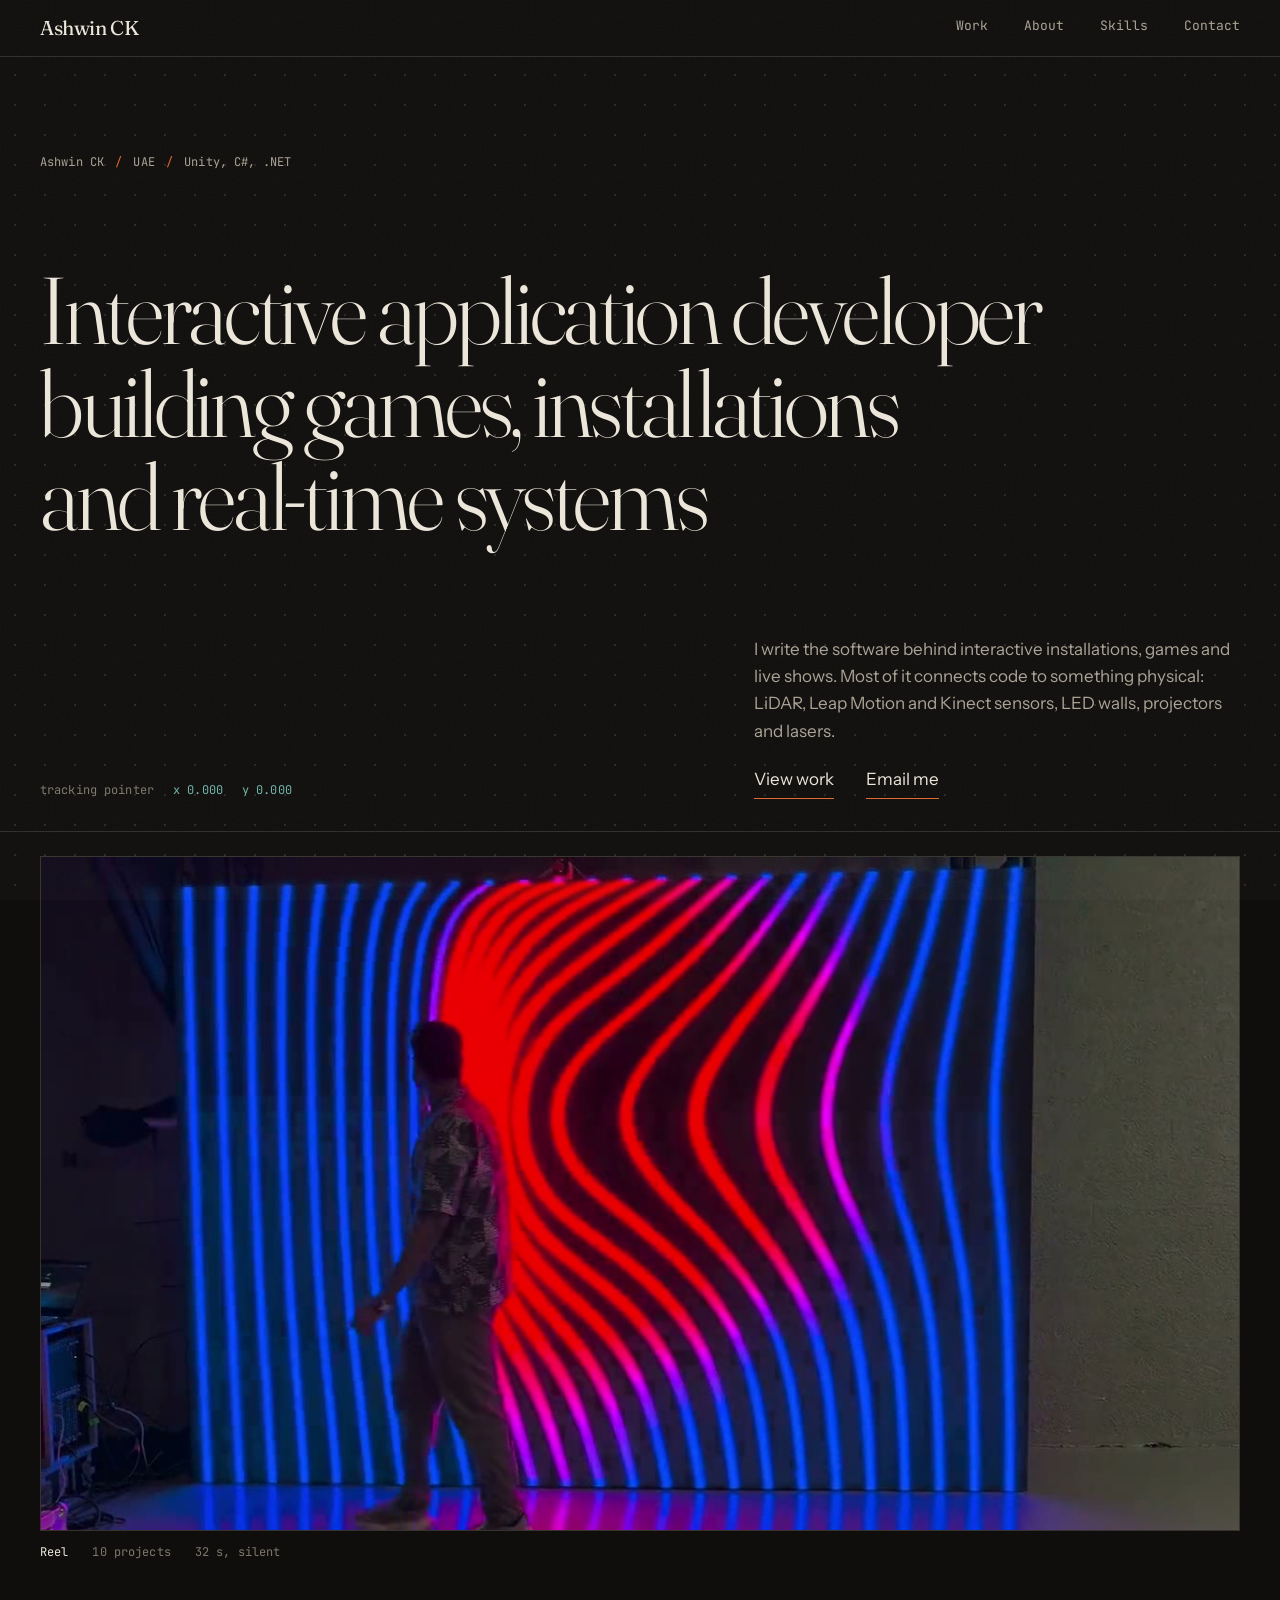
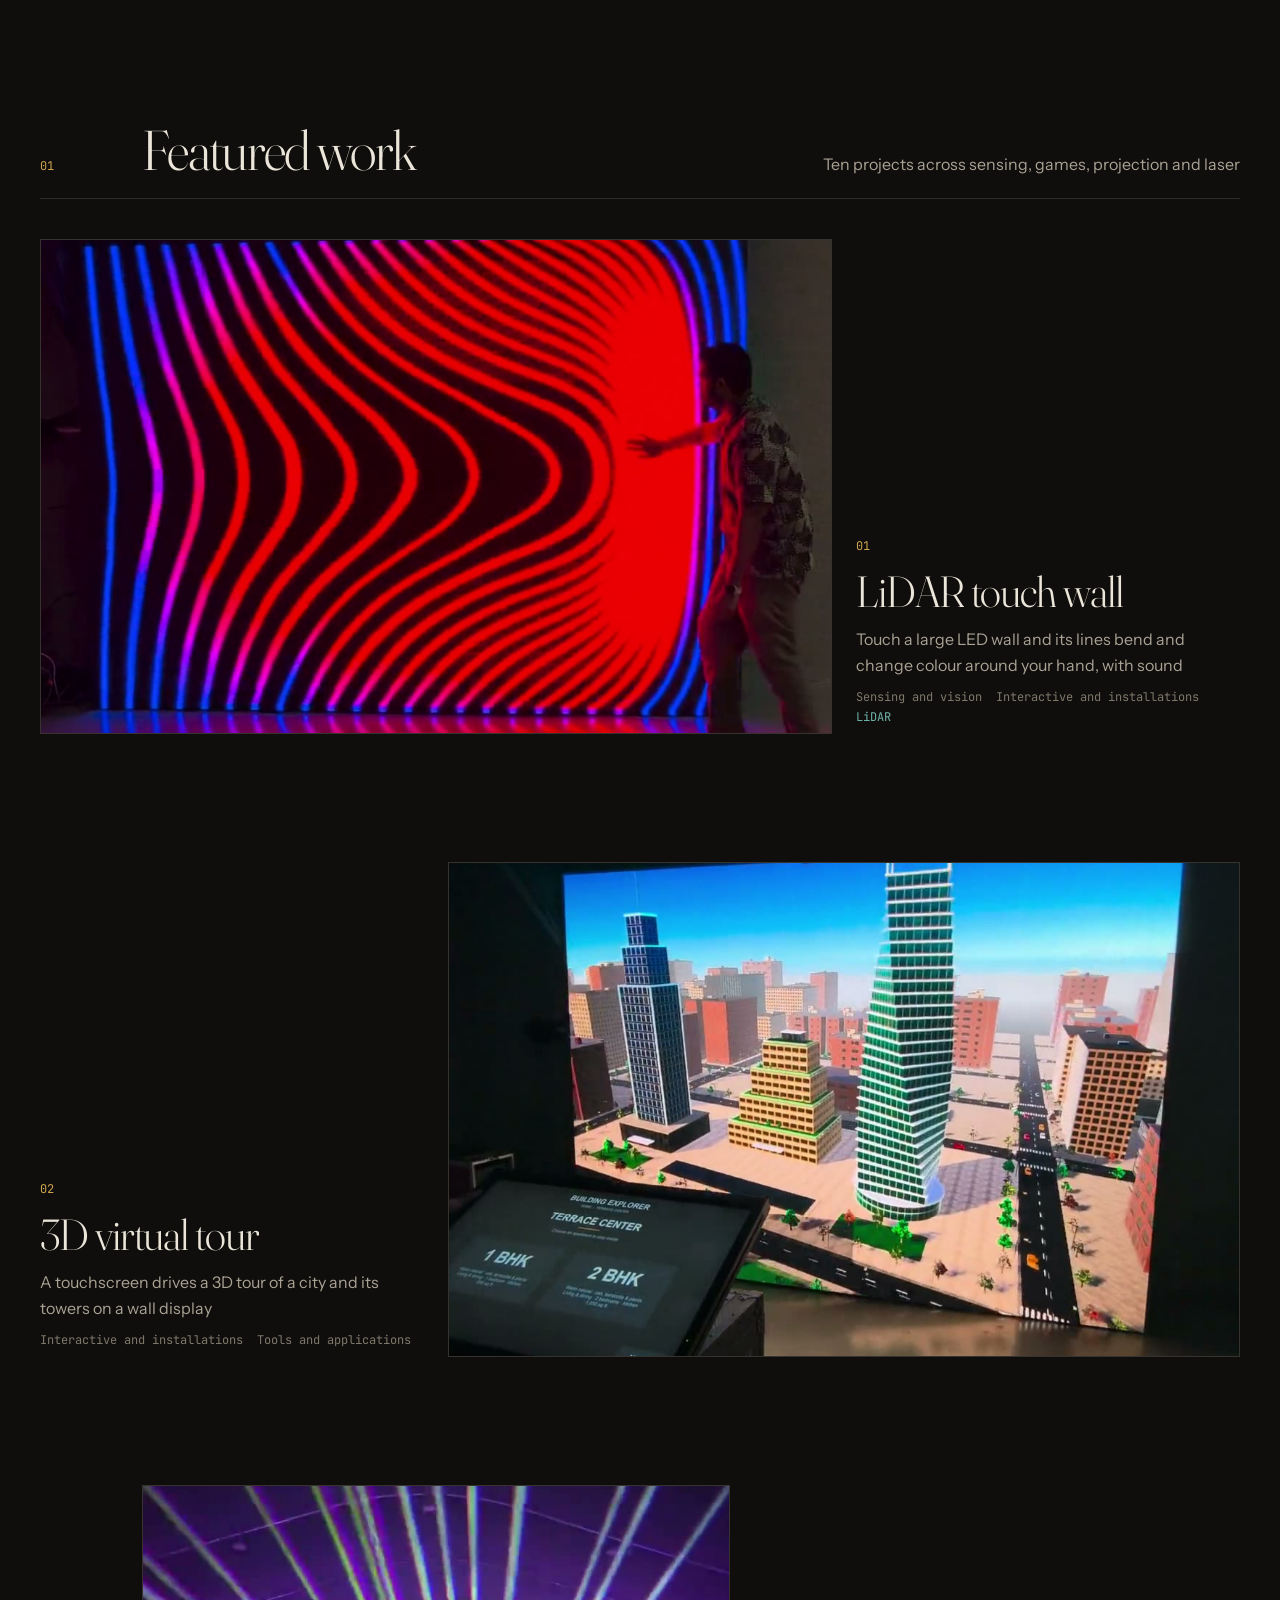
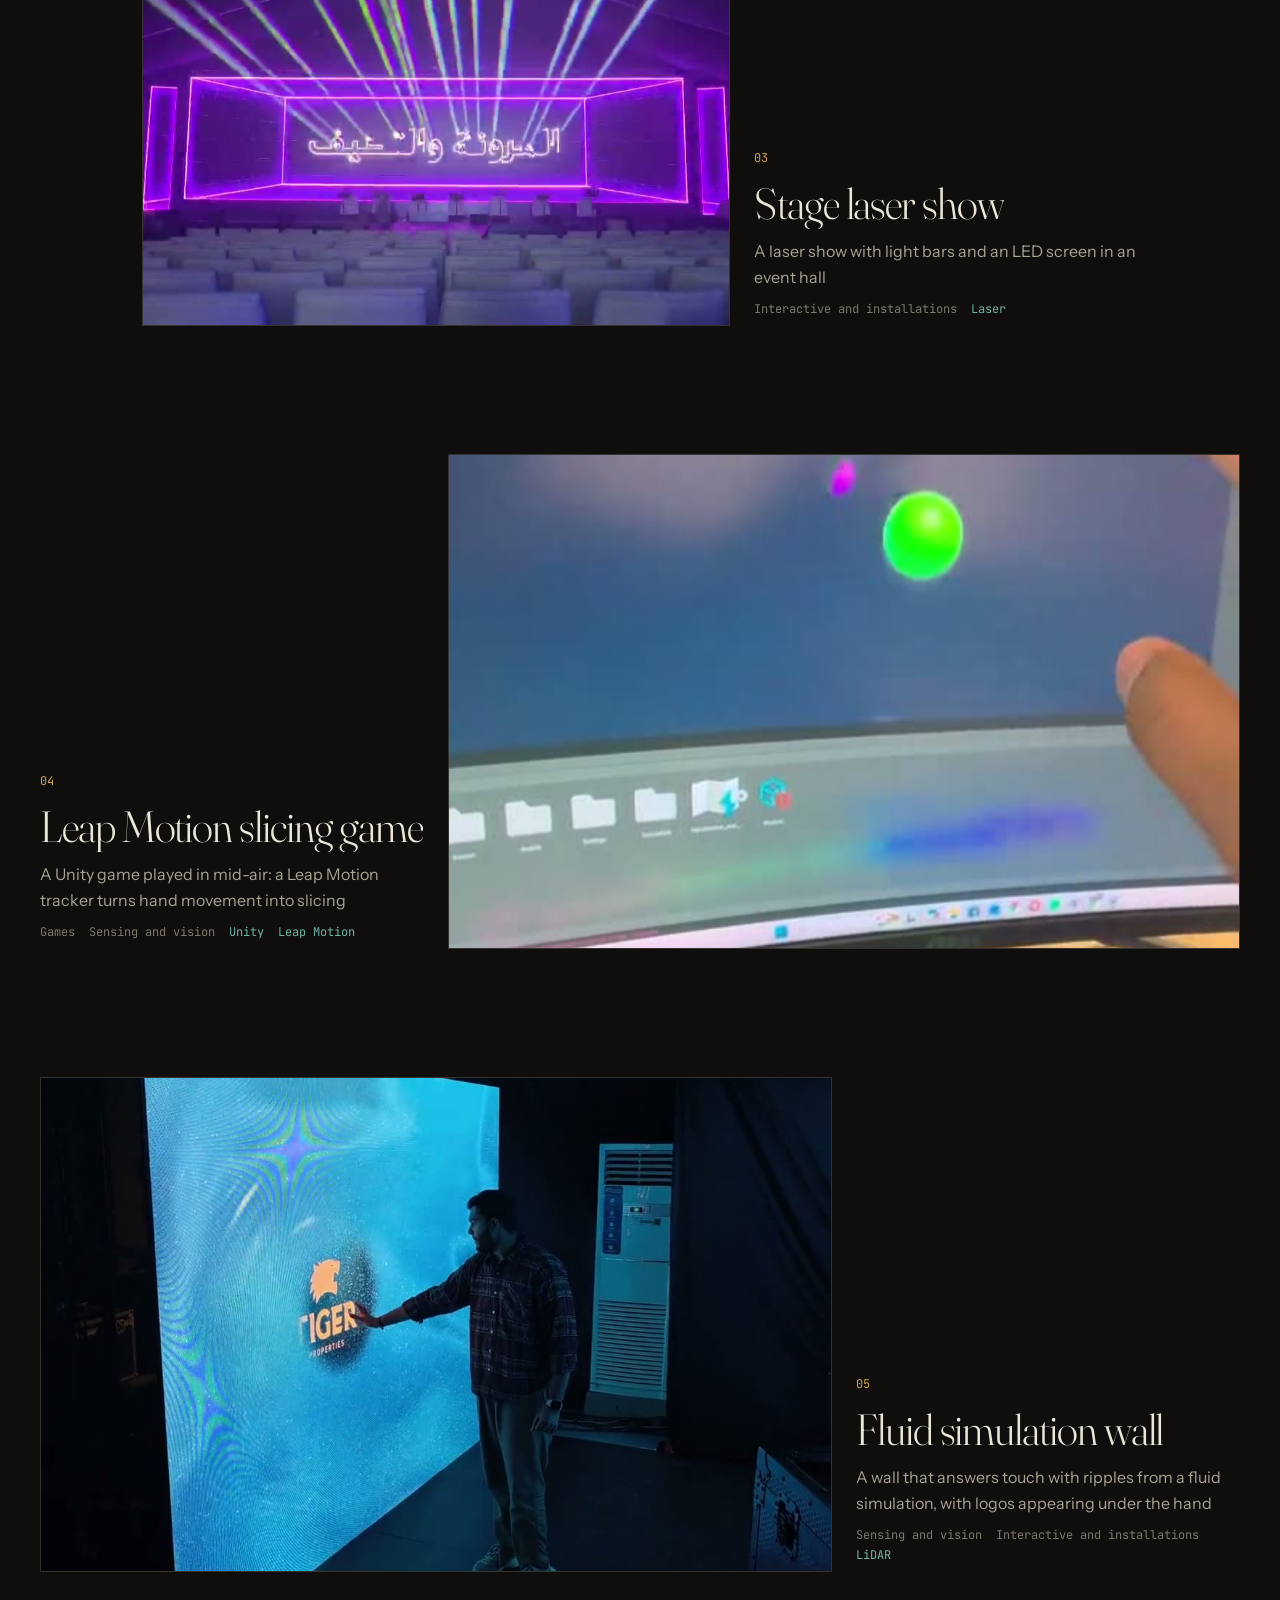
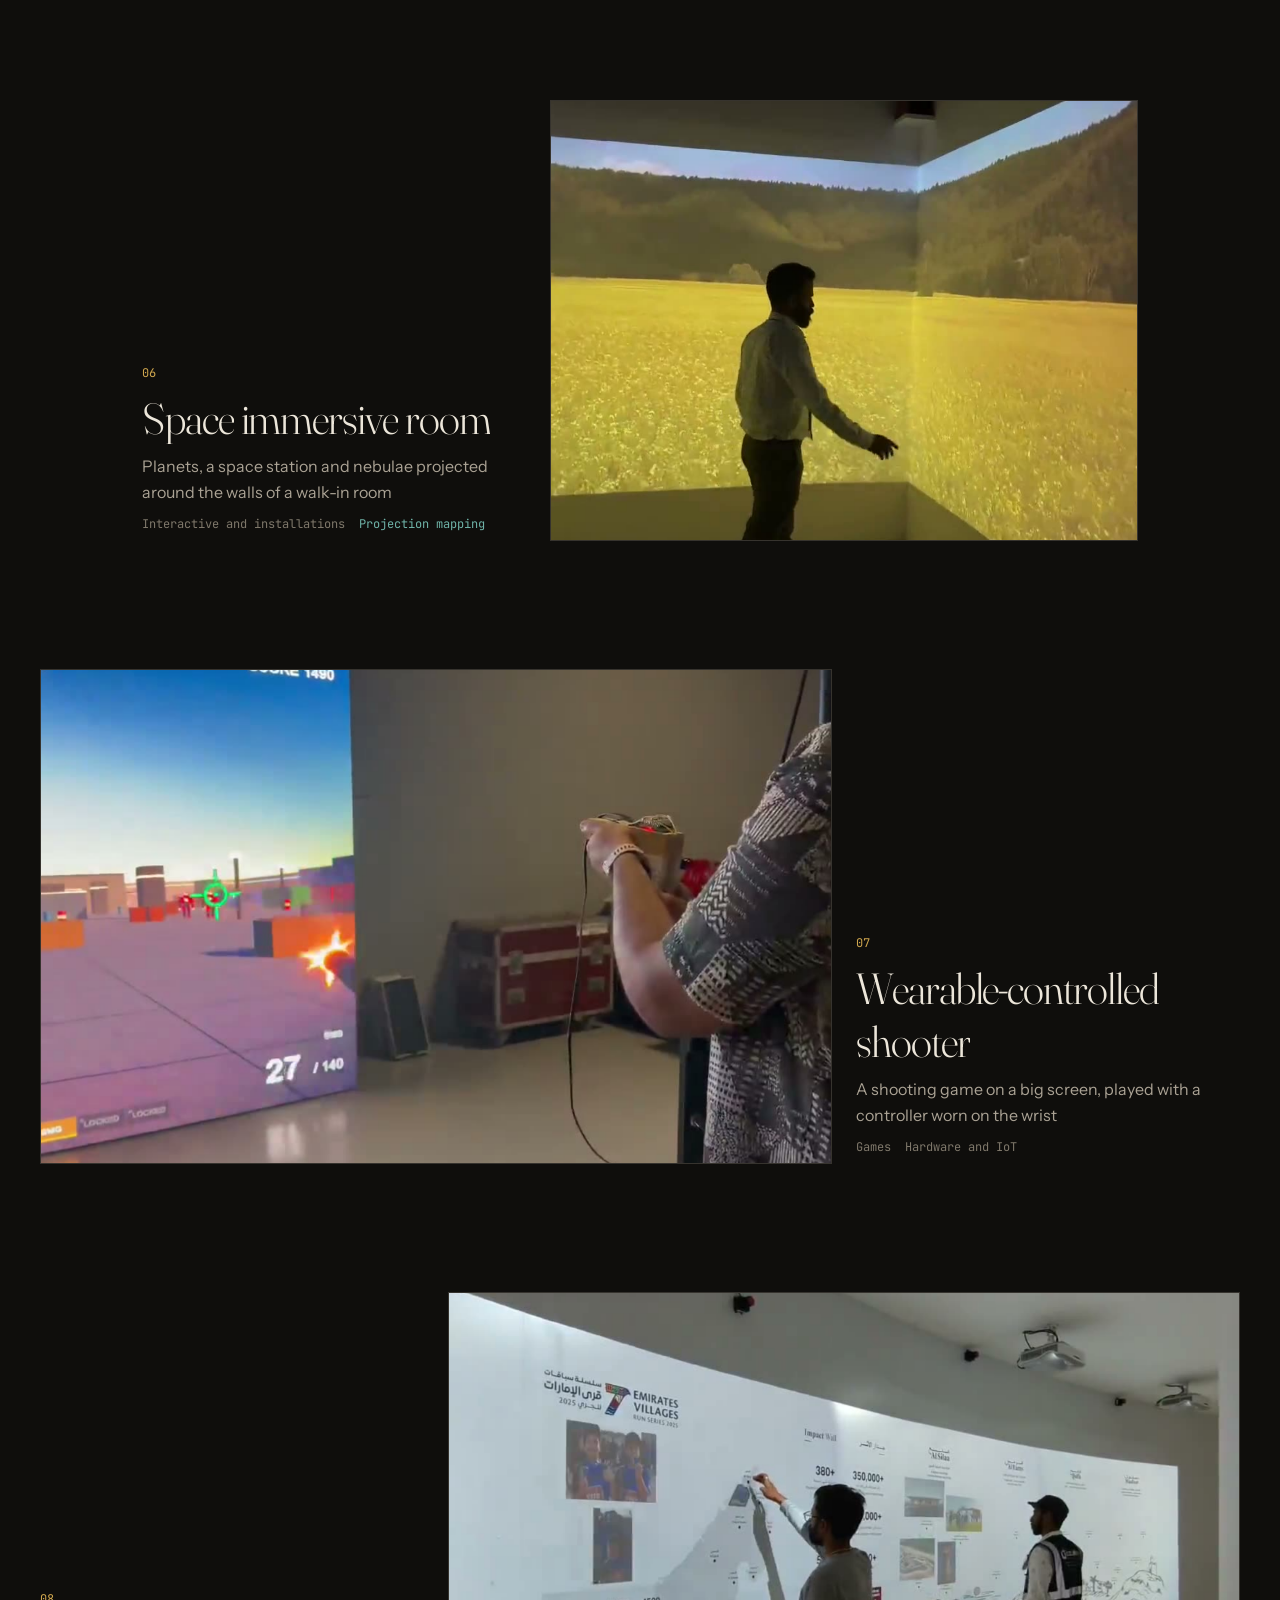
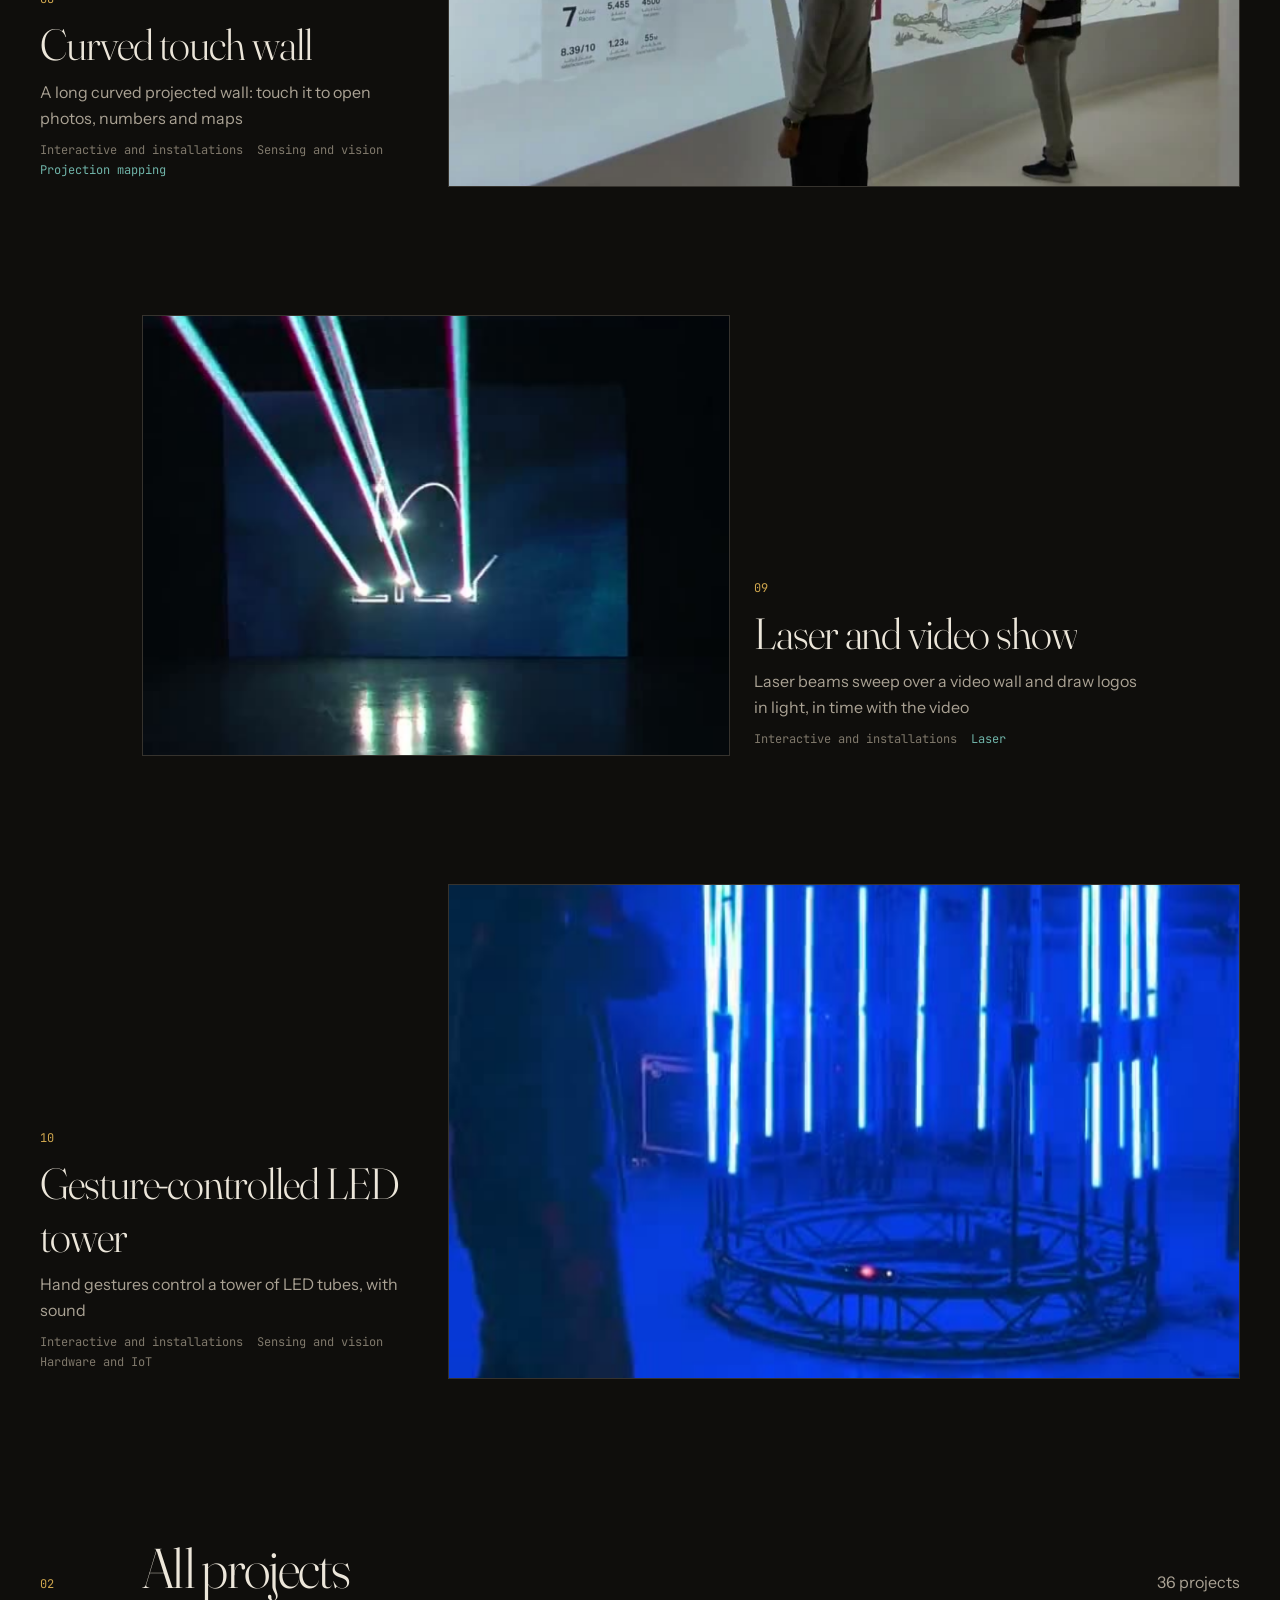
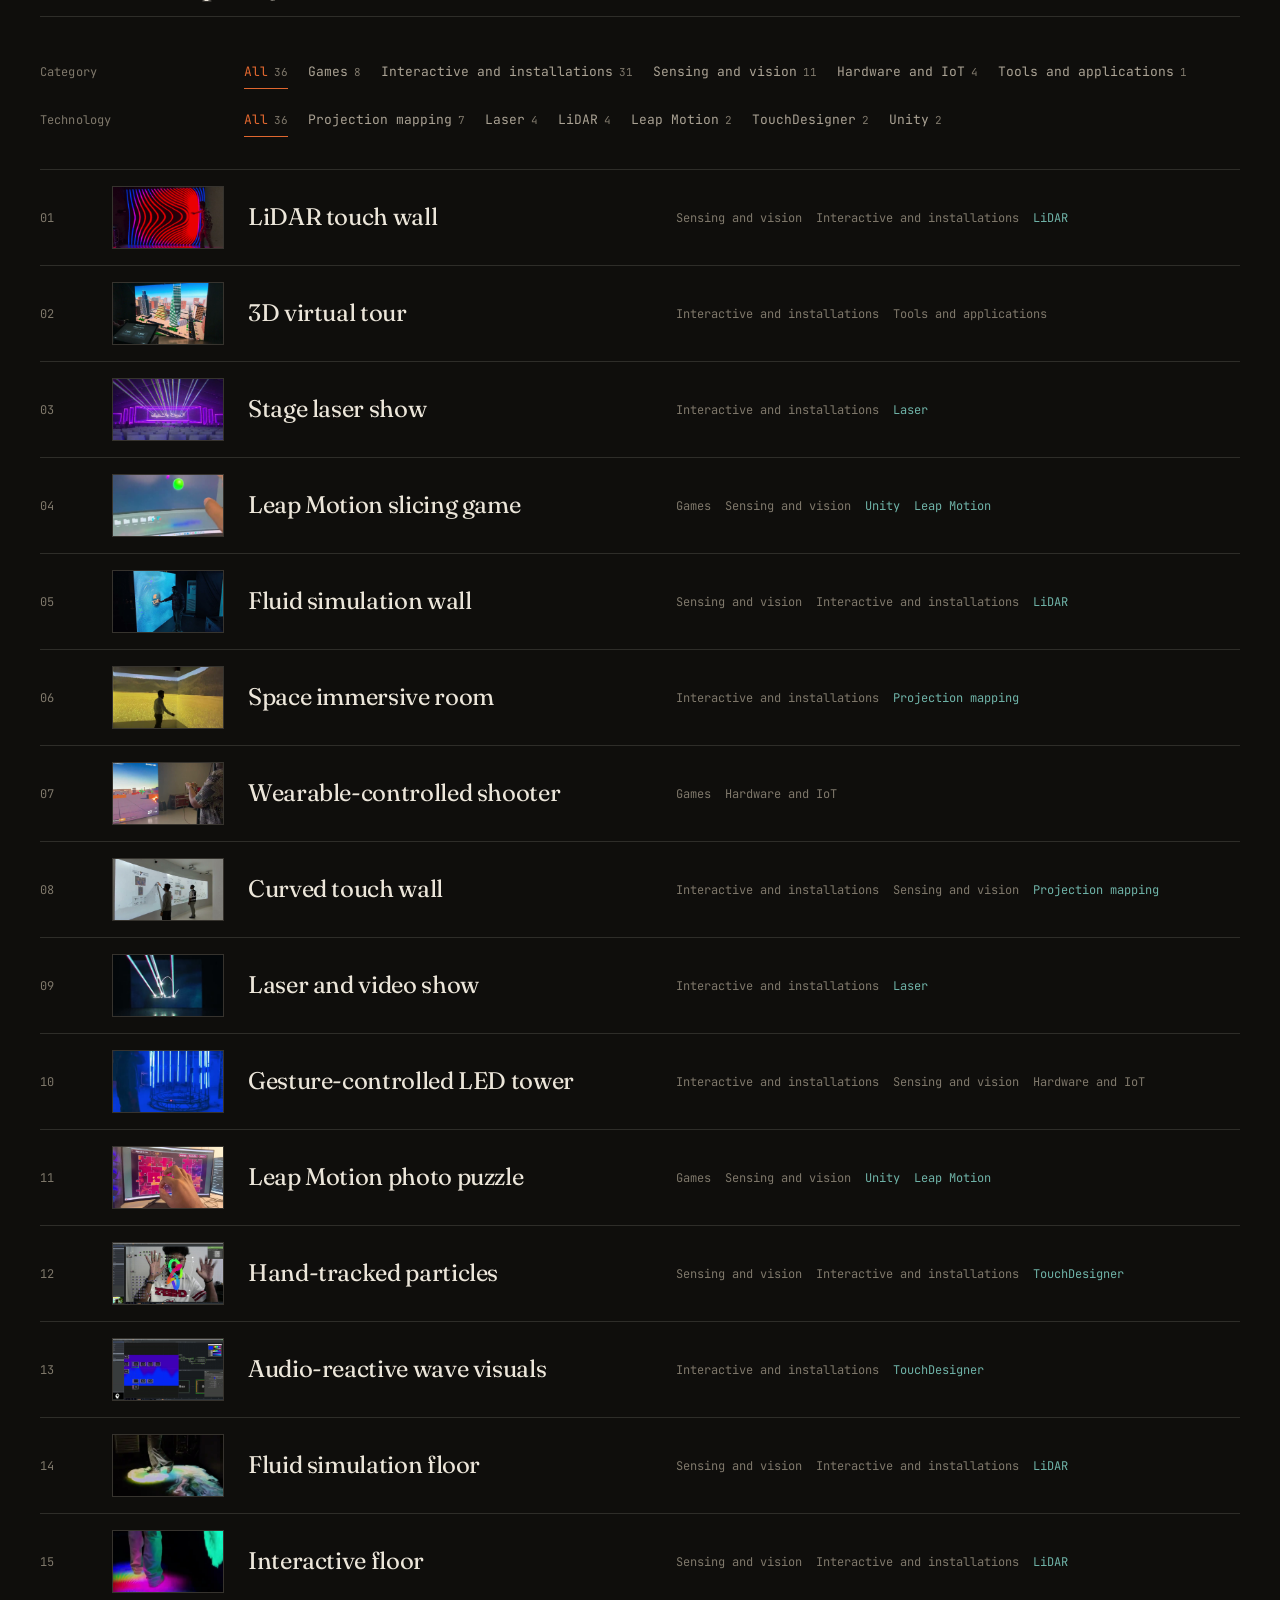
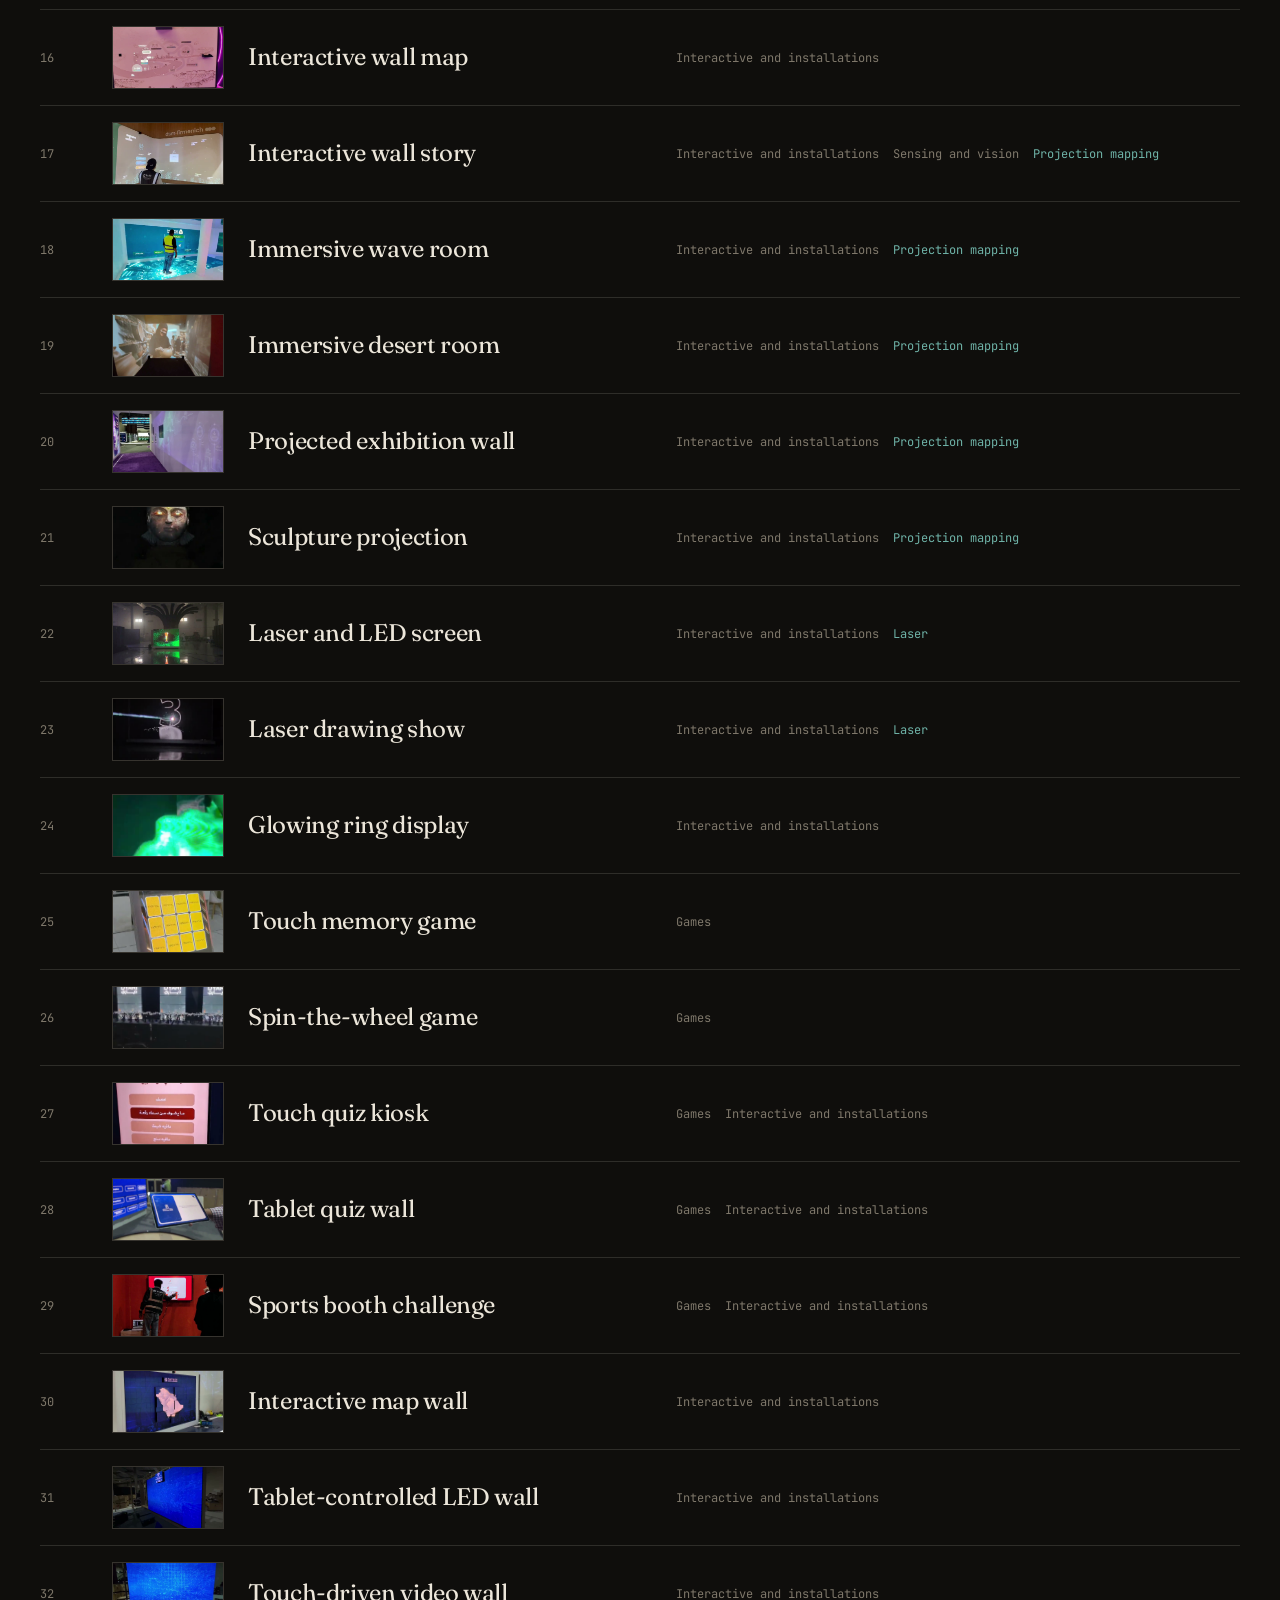
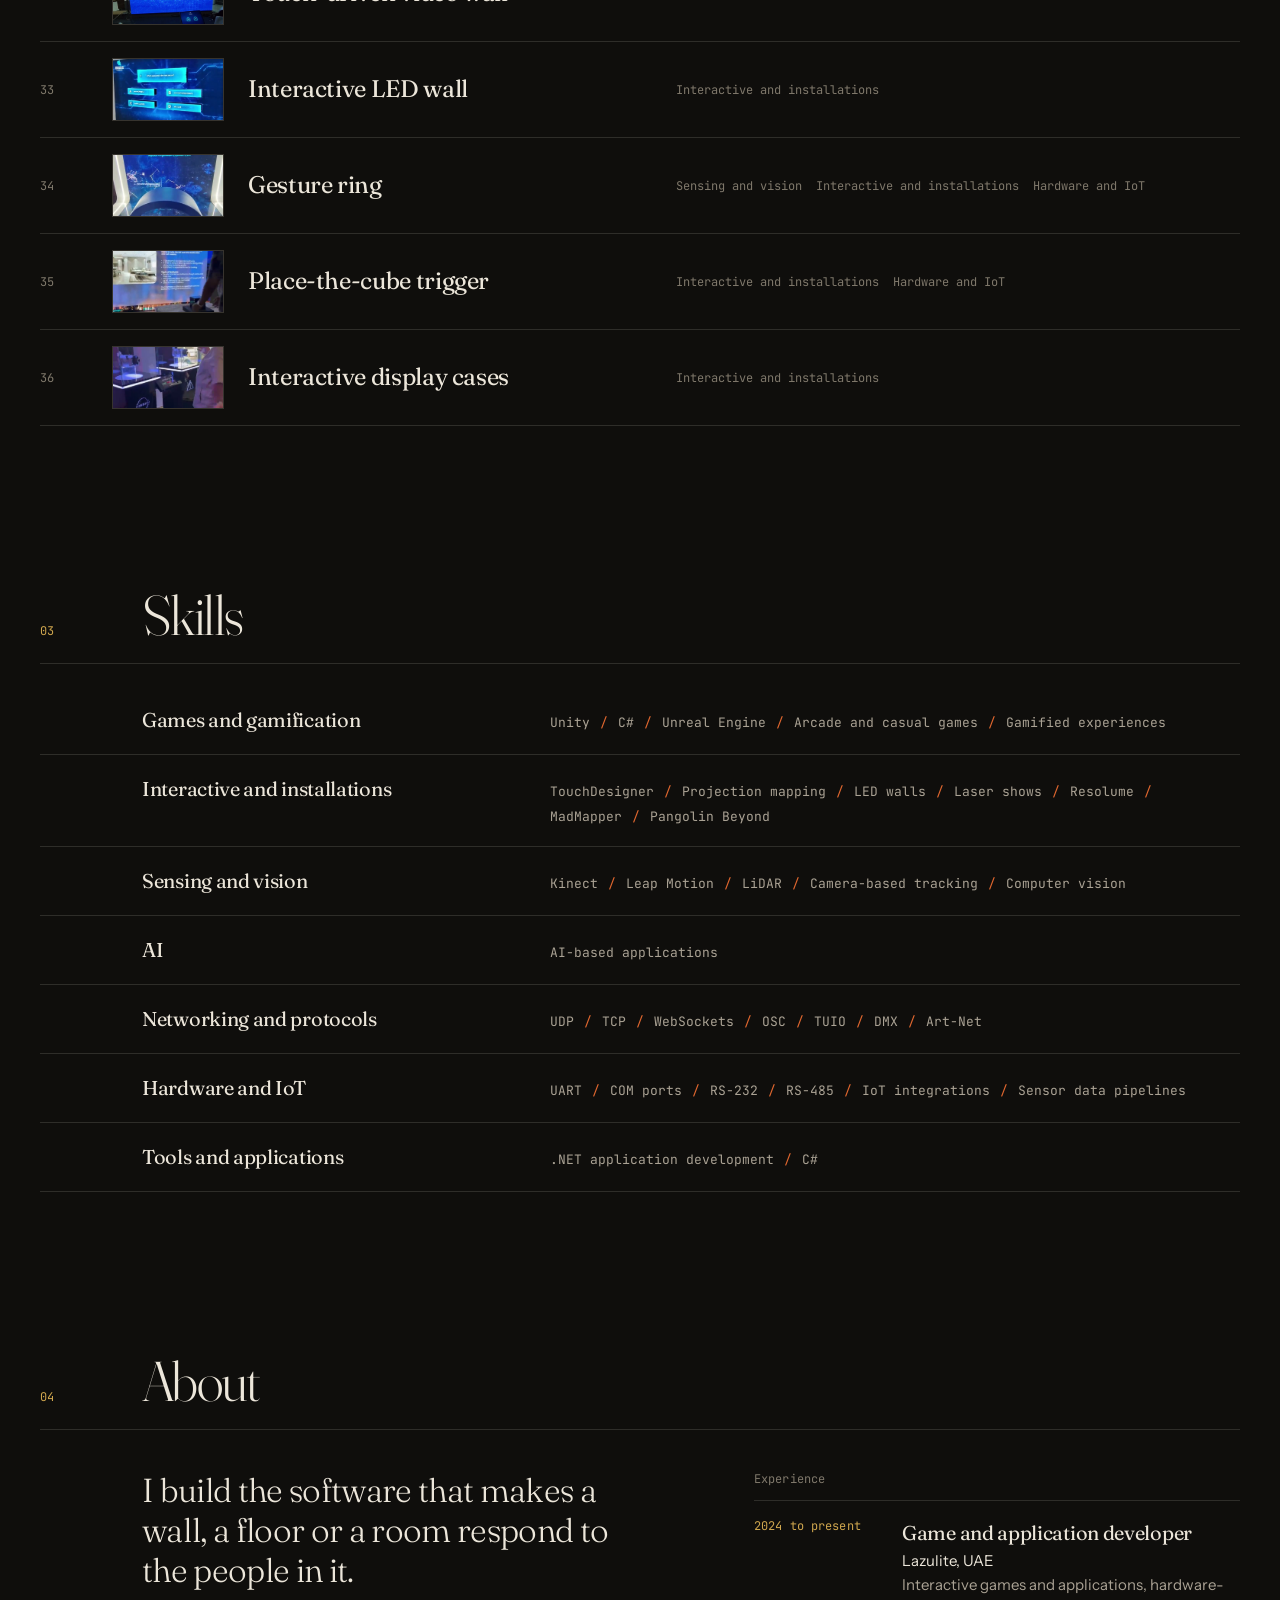
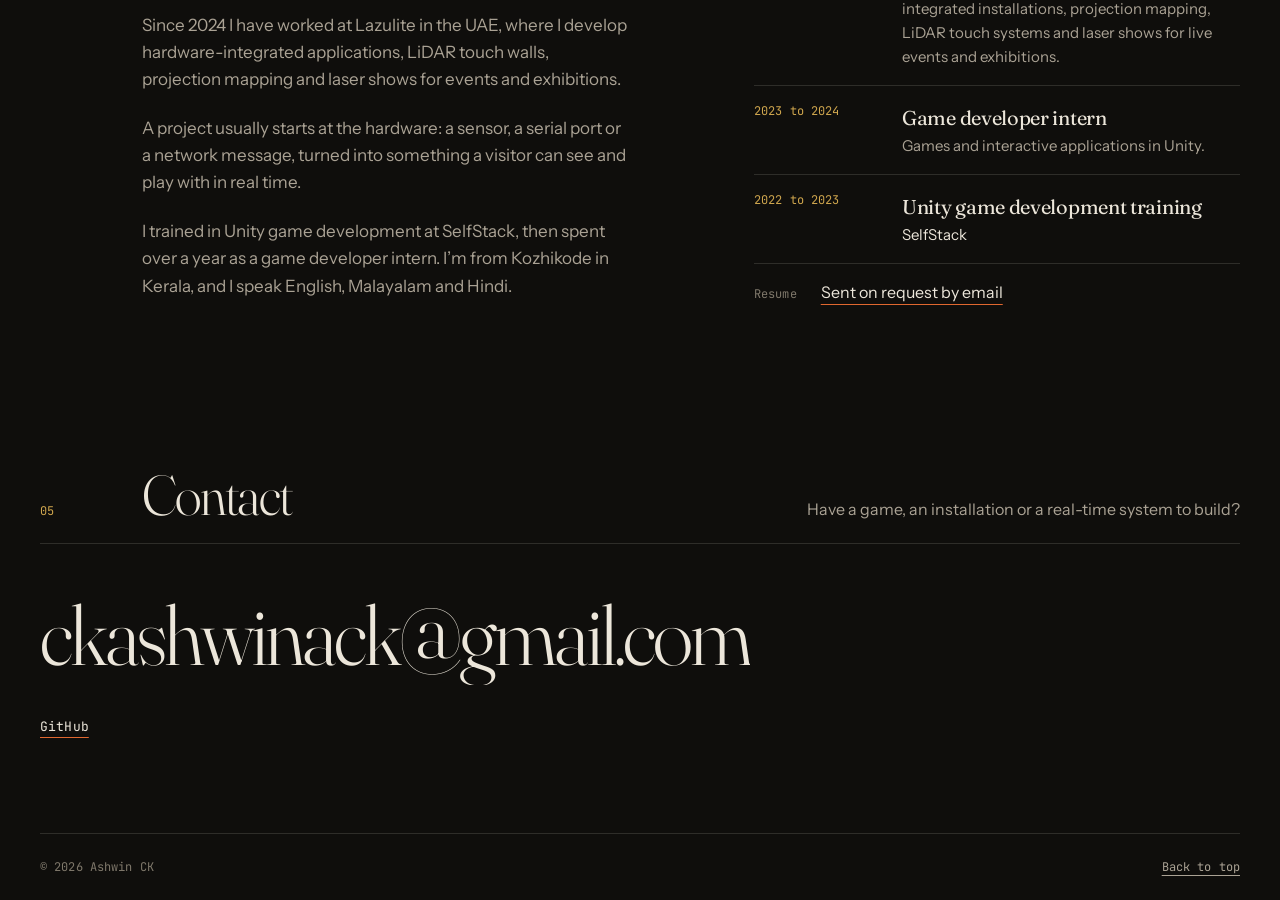
==== index.html @ 23b62e69 "Blob tracking with touch, pointer trail, restyled to the reference; reel tracking removed" ====
<!doctype html>
<html lang="en">
<head>
  <meta charset="utf-8">
  <meta name="viewport" content="width=device-width, initial-scale=1">
  <title>Ashwin CK, interactive application developer</title>
  <meta name="description" content="Ashwin CK builds games, installations and real-time systems in Unity, C# and .NET: LiDAR touch walls, Leap Motion games, projection mapping and laser shows.">
  <meta name="theme-color" content="#0f0e0c">
  <link rel="icon" href="data:image/svg+xml,%3Csvg xmlns='http://www.w3.org/2000/svg' viewBox='0 0 100 100'%3E%3Crect width='100' height='100' fill='%230f0e0c'/%3E%3Ccircle cx='50' cy='50' r='18' fill='%23e0672f'/%3E%3C/svg%3E">
  <link rel="preconnect" href="https://fonts.googleapis.com">
  <link rel="preconnect" href="https://fonts.gstatic.com" crossorigin>
  <link href="https://fonts.googleapis.com/css2?family=Fraunces:opsz,wght@9..144,300..500&family=Instrument+Sans:wght@400;500&family=JetBrains+Mono:wght@400&display=swap" rel="stylesheet">
  <link rel="stylesheet" href="style.css?v=25">
</head>
<body>
  <a class="skip" href="#main">Skip to content</a>
  <canvas class="field" id="field" aria-hidden="true"></canvas>

  <header class="top">
    <div class="wrap top-row">
      <a class="brand" href="./" translate="no" data-magnetic>Ashwin CK</a>
      <button type="button" class="menu-btn" id="menuBtn" aria-expanded="false" aria-controls="siteNav">Menu</button>
      <nav id="siteNav" aria-label="Primary">
        <a href="#work" data-split data-magnetic>Work</a>
        <a href="#about" data-split data-magnetic>About</a>
        <a href="#skills" data-split data-magnetic>Skills</a>
        <a href="#contact" data-split data-magnetic>Contact</a>
      </nav>
    </div>
  </header>

  <main id="main">
    <!-- Hero: a field of points that reads the pointer the way a tracking system reads a hand -->
    <section class="hero" aria-labelledby="hero-title">
      <div class="wrap hero-grid">
        <p class="kicker mono"><span translate="no">Ashwin CK</span> <i>/</i> UAE <i>/</i> Unity, C#, .NET</p>
        <h1 id="hero-title" data-depth="6">Interactive application developer building games, installations and real&#8209;time systems</h1>
        <div class="hero-side" data-depth="-5">
          <p class="intro">I write the software behind interactive installations, games and live shows. Most of it connects code to something physical: LiDAR, Leap Motion and Kinect sensors, LED walls, projectors and lasers.</p>
          <p class="hero-links">
            <a class="text-link" href="#work" data-split>View work</a>
            <a class="text-link" href="mailto:ckashwinack@gmail.com" data-split data-cursor="Email">Email me</a>
          </p>
        </div>
        <p class="readout mono" id="readout" aria-hidden="true">tracking pointer <b>x 0.000</b> <b>y 0.000</b></p>
      </div>
    </section>

    <!-- media/reel.mp4: a silent loop of the ten featured projects (tools\make-trailer.ps1 -Set featured -NoCaptions -Seconds 3.5) -->
    <section class="wrap reel-block" aria-label="Reel">
      <figure class="reel frame" data-cursor="Reel" data-tilt="2">
        <video id="reel" muted loop playsinline preload="metadata" poster="media/reel.jpg?v=1" width="1280" height="720" aria-label="Reel: short clips from ten projects, including a LiDAR touch wall, a 3D virtual tour, laser shows and Leap Motion games">
          <source src="media/reel.mp4?v=1" type="video/mp4">
        </video>
      </figure>
      <p class="caption mono"><span>Reel</span><span>10 projects</span><span>32 s, silent</span></p>
    </section>

    <!-- Work: featured projects, then the full archive. Both are filled from projects.js -->
    <section class="section wrap" id="work" aria-labelledby="featured-title">
      <header class="head reveal">
        <span class="num mono" data-depth="10">01</span>
        <h2 id="featured-title">Featured work</h2>
        <p>Ten projects across sensing, games, projection and laser</p>
      </header>
      <ol class="feats" id="featured"></ol>
    </section>

    <section class="section wrap" id="archive" aria-labelledby="archive-title">
      <header class="head reveal">
        <span class="num mono" data-depth="10">02</span>
        <h2 id="archive-title">All projects</h2>
        <p id="archiveCount" aria-live="polite"></p>
      </header>
      <div class="filters reveal">
        <div class="filter-row" role="group" aria-labelledby="f-cat">
          <span class="filter-label mono" id="f-cat">Category</span>
          <div class="chips" id="catChips"></div>
        </div>
        <div class="filter-row" role="group" aria-labelledby="f-tech">
          <span class="filter-label mono" id="f-tech">Technology</span>
          <div class="chips" id="techChips"></div>
        </div>
      </div>
      <ol class="rows" id="archiveGrid"></ol>
      <p class="empty" id="archiveEmpty" hidden>No projects match both filters. <button type="button" class="link-btn" id="clearFilters">Clear filters</button></p>
    </section>

    <section class="section wrap" id="skills" aria-labelledby="skills-title">
      <header class="head reveal">
        <span class="num mono" data-depth="10">03</span>
        <h2 id="skills-title">Skills</h2>
      </header>
      <dl class="skills reveal">
        <div><dt>Games and gamification</dt><dd><span>Unity</span><span>C#</span><span>Unreal Engine</span><span>Arcade and casual games</span><span>Gamified experiences</span></dd></div>
        <div><dt>Interactive and installations</dt><dd><span>TouchDesigner</span><span>Projection mapping</span><span>LED walls</span><span>Laser shows</span><span>Resolume</span><span>MadMapper</span><span>Pangolin Beyond</span></dd></div>
        <div><dt>Sensing and vision</dt><dd><span>Kinect</span><span>Leap Motion</span><span>LiDAR</span><span>Camera-based tracking</span><span>Computer vision</span></dd></div>
        <div><dt>AI</dt><dd><span>AI-based applications</span></dd></div>
        <div><dt>Networking and protocols</dt><dd><span>UDP</span><span>TCP</span><span>WebSockets</span><span>OSC</span><span>TUIO</span><span>DMX</span><span>Art-Net</span></dd></div>
        <div><dt>Hardware and IoT</dt><dd><span>UART</span><span>COM ports</span><span>RS-232</span><span>RS-485</span><span>IoT integrations</span><span>Sensor data pipelines</span></dd></div>
        <div><dt>Tools and applications</dt><dd><span>.NET application development</span><span>C#</span></dd></div>
      </dl>
    </section>

    <section class="section wrap" id="about" aria-labelledby="about-title">
      <header class="head reveal">
        <span class="num mono" data-depth="10">04</span>
        <h2 id="about-title">About</h2>
      </header>
      <div class="about">
        <div class="prose reveal">
          <p class="lede">I build the software that makes a wall, a floor or a room respond to the people in it.</p>
          <p>Since 2024 I have worked at Lazulite in the UAE, where I develop hardware-integrated applications, LiDAR touch walls, projection mapping and laser shows for events and exhibitions.</p>
          <p>A project usually starts at the hardware: a sensor, a serial port or a network message, turned into something a visitor can see and play with in real time.</p>
          <p>I trained in Unity game development at SelfStack, then spent over a year as a game developer intern. I’m from Kozhikode in Kerala, and I speak English, Malayalam and Hindi.</p>
        </div>
        <div id="experience" class="reveal">
          <h3 class="sub mono" id="exp-title">Experience</h3>
          <ol class="jobs" aria-labelledby="exp-title">
            <li>
              <span class="job-when mono">2024 to present</span>
              <div><h4>Game and application developer</h4><p class="job-where">Lazulite, UAE</p><p>Interactive games and applications, hardware-integrated installations, projection mapping, LiDAR touch systems and laser shows for live events and exhibitions.</p></div>
            </li>
            <li>
              <span class="job-when mono">2023 to 2024</span>
              <div><h4>Game developer intern</h4><p>Games and interactive applications in Unity.</p></div>
            </li>
            <li>
              <span class="job-when mono">2022 to 2023</span>
              <div><h4>Unity game development training</h4><p class="job-where">SelfStack</p></div>
            </li>
          </ol>
          <p class="resume"><span class="mono">Resume</span> <a class="text-link" href="mailto:ckashwinack@gmail.com?subject=Resume%20request" data-cursor="Email">Sent on request by email</a></p>
        </div>
      </div>
    </section>

    <section class="section wrap contact" id="contact" aria-labelledby="contact-title">
      <header class="head reveal">
        <span class="num mono" data-depth="10">05</span>
        <h2 id="contact-title">Contact</h2>
        <p>Have a game, an installation or a real-time system to build?</p>
      </header>
      <a class="contact-mail" href="mailto:ckashwinack@gmail.com" data-split data-cursor="Email">ckashwinack@gmail.com</a>
      <ul class="links mono">
        <li><a class="text-link" href="https://github.com/ashwinack" target="_blank" rel="noopener" data-cursor="Open">GitHub</a></li>
      </ul>
    </section>
  </main>

  <footer class="foot wrap mono">
    <span>© <span id="year"></span> <span translate="no">Ashwin CK</span></span>
    <a href="#main">Back to top</a>
  </footer>

  <script src="projects.js?v=25"></script>
  <script src="script.js?v=25"></script>
</body>
</html>
---- style.css ----
/* Ashwin CK portfolio. Editorial, grid-based, dark. No glows, gradients, glass or drop shadows.
   Colour carries meaning:  orange = things you can act on,  teal = live readouts and signal paths,  ochre = numbers and years.
   Type: Fraunces (display), Instrument Sans (text), JetBrains Mono (labels, protocols, metadata). Mobile first. */
:root {
  --bg: #0f0e0c; --bg-2: #171512; --ink: #ece6da; --ink-2: #aaa294; --ink-3: #7f786b;
  --rule: rgba(236, 230, 218, .14); --rule-2: rgba(236, 230, 218, .28);
  --accent: #e0672f; --on-accent: #160b05; --teal: #6fb3a8; --ochre: #cfa64e;
  --display: "Fraunces", "Iowan Old Style", Georgia, serif;
  --sans: "Instrument Sans", "Segoe UI", system-ui, sans-serif;
  --mono: "JetBrains Mono", ui-monospace, Consolas, monospace;
  --ease: cubic-bezier(.22, 1, .36, 1);
  --gutter: 20px;
  color-scheme: dark;
}
@media (min-width: 768px) { :root { --gutter: 40px; } }

*, *::before, *::after { box-sizing: border-box; }
html { -webkit-text-size-adjust: 100%; scroll-behavior: smooth; scroll-padding-top: 72px; }
body { margin: 0; background: var(--bg); color: var(--ink); font-family: var(--sans); font-size: 16px; line-height: 1.6; -webkit-font-smoothing: antialiased; overflow-x: clip; }
/* a fine film grain over everything, so flat colour has some tooth */
body::after { content: ""; position: fixed; inset: 0; z-index: 90; pointer-events: none; opacity: .07;
  background-image: url("data:image/svg+xml,%3Csvg xmlns='http://www.w3.org/2000/svg' width='160' height='160'%3E%3Cfilter id='n'%3E%3CfeTurbulence type='fractalNoise' baseFrequency='.9' numOctaves='2' stitchTiles='stitch'/%3E%3CfeColorMatrix values='0 0 0 0 1  0 0 0 0 1  0 0 0 0 1  0 0 0 .55 0'/%3E%3C/filter%3E%3Crect width='160' height='160' filter='url(%23n)'/%3E%3C/svg%3E"); }
h1, h2, h3, h4, p, ul, ol, dl, dd, figure { margin: 0; }
ul, ol { padding: 0; list-style: none; }
img, video { display: block; max-width: 100%; height: auto; }
a { color: inherit; }
button { font: inherit; color: inherit; }
:focus-visible { outline: 2px solid var(--accent); outline-offset: 4px; }
.skip { position: absolute; left: 16px; top: -64px; z-index: 100; padding: 8px 16px; background: var(--ink); color: var(--bg); text-decoration: none; }
.skip:focus { top: 12px; }
.wrap { width: min(100% - 2 * var(--gutter), 1320px); margin-inline: auto; }
.mono { font-family: var(--mono); font-size: .75rem; line-height: 1.5; letter-spacing: .01em; }

/* ---------- Header ---------- */
.top { position: sticky; top: 0; z-index: 50; background: var(--bg); border-bottom: 1px solid var(--rule); }
.top-row { display: flex; align-items: center; justify-content: space-between; gap: 16px; min-height: 56px; flex-wrap: wrap; }
.brand { display: inline-block; font-family: var(--display); font-size: 1.25rem; font-weight: 400; letter-spacing: -.02em; text-decoration: none; }
.top nav { display: none; width: 100%; padding-bottom: 12px; }
.top nav.open { display: grid; }
.top nav a { display: inline-block; padding: 10px 0; font-family: var(--mono); font-size: .8125rem; color: var(--ink-2); text-decoration: none; }
.top nav a:hover { color: var(--ink); }
.menu-btn { height: 36px; padding: 0 12px; border: 1px solid var(--rule-2); background: none; font-family: var(--mono); font-size: .75rem; cursor: pointer; }
@media (min-width: 640px) {
  .menu-btn { display: none; }
  .top nav, .top nav.open { display: flex; width: auto; gap: 36px; padding: 0; }
}

/* ---------- Letter-level hover: each letter rolls up and its orange copy rolls in ---------- */
.sp-w { display: inline-block; overflow: clip; line-height: 1.2; vertical-align: top; }
.sp-c { display: inline-block; text-shadow: 0 1.2em 0 var(--accent); transition: transform .5s var(--ease); transition-delay: calc(var(--i) * 16ms); }
a:hover .sp-c, a:focus-visible .sp-c, .feat:hover .sp-c { transform: translateY(-1.2em); }

/* ---------- Text links ---------- */
.text-link { color: var(--ink); text-decoration: underline; text-decoration-color: var(--accent); text-decoration-thickness: 1px; text-underline-offset: 6px; transition: color .2s var(--ease); }
.text-link:hover { color: var(--accent); }
.text-link[data-split] { display: inline-block; text-decoration: none; border-bottom: 1px solid var(--accent); padding-bottom: 2px; }
.link-btn { padding: 0; border: 0; background: none; color: var(--ink); text-decoration: underline; text-decoration-color: var(--accent); text-underline-offset: 4px; cursor: pointer; }

/* ---------- Hero ---------- */
.hero { position: relative; border-bottom: 1px solid var(--rule); }
.field { position: fixed; inset: 0; z-index: 0; width: 100%; height: 100%; pointer-events: none; }
main, .foot { position: relative; z-index: 1; }
.hero-grid { position: relative; display: grid; gap: 32px; padding-block: 56px 40px; }
.kicker { color: var(--ink-2); }
.kicker i { font-style: normal; color: var(--accent); padding-inline: 4px; }
h1 { font-family: var(--display); font-weight: 300; font-size: clamp(2.5rem, 7.4vw, 6.25rem); line-height: .98; letter-spacing: -.035em; text-wrap: balance; font-variation-settings: "opsz" 144; }
.hero-side { display: grid; gap: 24px; max-width: 30rem; }
.intro { color: var(--ink-2); font-size: 1.0625rem; }
.hero-links { display: flex; flex-wrap: wrap; gap: 12px 32px; font-size: 1.0625rem; }
.readout { display: none; color: var(--ink-3); }
.readout b { font-weight: 400; color: var(--teal); padding-left: 12px; font-variant-numeric: tabular-nums; }
@media (min-width: 900px) {
  .hero-grid { grid-template-columns: repeat(12, 1fr); gap: 48px 24px; padding-block: 96px 32px; min-height: min(86svh, 860px); align-content: space-between; }
  .kicker { grid-column: 1 / -1; }
  h1 { grid-column: 1 / 12; }
  .hero-side { grid-column: 8 / 13; }
  .readout { grid-column: 1 / 8; grid-row: 3; align-self: end; }
  .has-pointer .readout { display: block; }
}

/* ---------- Frames: hairline boxes for media, no radius, no shadow ---------- */
.frame { position: relative; overflow: hidden; background: var(--bg-2); border: 1px solid var(--rule); transform-style: preserve-3d; will-change: transform; }
.frame img, .frame video { width: 100%; height: 100%; object-fit: cover; }
.has-pointer .frame img { transform: scale(1.06) translate3d(var(--px, 0px), var(--py, 0px), 0); transition: transform .5s var(--ease); }
.reel-block { padding-top: 24px; }
.reel { aspect-ratio: 16 / 9; }
.caption { display: flex; flex-wrap: wrap; gap: 4px 24px; padding-top: 12px; color: var(--ink-3); }
.caption span:first-child { color: var(--ink); }

/* ---------- Sections ---------- */
.section { padding-top: 96px; }
@media (min-width: 900px) { .section { padding-top: 160px; } }
.head { display: grid; gap: 8px; padding-bottom: 20px; margin-bottom: 40px; border-bottom: 1px solid var(--rule); }
.num { color: var(--ochre); }
h2 { font-family: var(--display); font-weight: 300; font-size: clamp(2rem, 4.6vw, 3.5rem); line-height: 1.02; letter-spacing: -.03em; font-variation-settings: "opsz" 144; }
.head p { color: var(--ink-2); }
@media (min-width: 900px) {
  .head { grid-template-columns: repeat(12, 1fr); column-gap: 24px; align-items: baseline; }
  .head .num { grid-column: 1 / 2; }
  .head h2 { grid-column: 2 / 8; }
  .head p { grid-column: 8 / 13; text-align: right; }
}
.tags { display: flex; flex-wrap: wrap; gap: 2px 14px; font-family: var(--mono); font-size: .75rem; line-height: 1.5; color: var(--ink-3); }
.tags .t { color: var(--teal); }

/* ---------- Featured: an asymmetric list, large imagery, no cards ---------- */
.feats { display: grid; gap: 64px; }
.feat a { display: grid; gap: 16px; text-decoration: none; }
.feat .frame { aspect-ratio: 16 / 10; }
.feat-no { color: var(--ochre); }
.feat h3 { font-family: var(--display); font-weight: 300; font-size: clamp(1.75rem, 3.4vw, 2.75rem); line-height: 1.2; letter-spacing: -.025em; font-variation-settings: "opsz" 100; }
.feat p { color: var(--ink-2); max-width: 26rem; }
.feat-txt { display: grid; gap: 10px; align-content: end; }
@media (min-width: 900px) {
  .feats { gap: 128px; }
  .feat a { grid-template-columns: repeat(12, 1fr); gap: 24px; align-items: end; }
  .feat .frame { grid-column: 1 / 9; grid-row: 1; }
  .feat .feat-txt { grid-column: 9 / 13; grid-row: 1; padding-bottom: 8px; }
  .feat:nth-child(even) .frame { grid-column: 5 / 13; }
  .feat:nth-child(even) .feat-txt { grid-column: 1 / 5; }
  .feat:nth-child(3n) .frame { grid-column: 2 / 8; aspect-ratio: 4 / 3; }
  .feat:nth-child(3n) .feat-txt { grid-column: 8 / 12; }
  .feat:nth-child(6n) .frame { grid-column: 6 / 12; }
  .feat:nth-child(6n) .feat-txt { grid-column: 2 / 6; }
}

/* ---------- Archive: filters and a ruled list ---------- */
.filters { display: grid; gap: 16px; margin-bottom: 32px; }
.filter-row { display: grid; gap: 8px; }
.filter-label { color: var(--ink-3); padding-top: 6px; }
.chips { display: flex; flex-wrap: wrap; gap: 4px 20px; }
.chip { min-height: 32px; padding: 4px 0; border: 0; border-bottom: 1px solid transparent; background: none; font-family: var(--mono); font-size: .8125rem; color: var(--ink-2); cursor: pointer; transition: color .2s var(--ease), border-color .2s var(--ease); }
.chip:hover { color: var(--ink); border-bottom-color: var(--rule-2); }
.chip[aria-pressed="true"] { color: var(--accent); border-bottom-color: var(--accent); }
.chip small { margin-left: 6px; font-size: .6875rem; color: var(--ink-3); font-variant-numeric: tabular-nums; }
@media (min-width: 900px) { .filter-row { grid-template-columns: repeat(12, 1fr); column-gap: 24px; } .filter-label { grid-column: 1 / 3; } .chips { grid-column: 3 / 13; } }
@media (pointer: coarse) { .chip { min-height: 44px; } }

.rows { border-top: 1px solid var(--rule); }
.rows li[hidden] { display: none; }
.row { display: grid; grid-template-columns: 96px 1fr; gap: 4px 16px; align-items: center; padding: 14px 0; border-bottom: 1px solid var(--rule); text-decoration: none; transition: padding .35s var(--ease), border-color .2s var(--ease); }
.row .thumb { grid-row: 1 / 3; width: 96px; aspect-ratio: 16 / 9; object-fit: cover; border: 1px solid var(--rule); background: var(--bg-2); }
.row-no { display: none; color: var(--ink-3); }
.row h3 { font-family: var(--display); font-weight: 400; font-size: 1.1875rem; line-height: 1.2; letter-spacing: -.015em; transition: color .2s var(--ease); }
.row .year { display: none; color: var(--ochre); font-variant-numeric: tabular-nums; }
.row .tags { grid-column: 2; }
.row:hover { border-bottom-color: var(--rule-2); }
.row:hover h3 { color: var(--accent); }
@media (min-width: 900px) {
  .row { grid-template-columns: 48px 112px minmax(0, 5fr) minmax(0, 6fr) 56px; gap: 24px; padding: 16px 0; }
  .row .thumb { grid-row: auto; width: 112px; }
  .row-no, .row .year { display: block; }
  .row .year { text-align: right; }
  .row .tags { grid-column: auto; }
  .has-pointer .row:hover { padding-left: 16px; }
  .row h3 { font-size: 1.5rem; }
}
.empty { padding: 32px 0; color: var(--ink-2); }
/* the larger preview that follows the pointer along the list */
.peek { position: fixed; left: 0; top: 0; z-index: 80; width: 340px; aspect-ratio: 16 / 9; border: 1px solid var(--rule-2); background: var(--bg-2); pointer-events: none; opacity: 0; transition: opacity .25s var(--ease); will-change: transform; overflow: hidden; }
.peek.on { opacity: 1; }
.peek img { width: 100%; height: 100%; object-fit: cover; }

/* ---------- Skills ---------- */
.skills > div { display: grid; gap: 8px; padding: 18px 0; border-bottom: 1px solid var(--rule); }
.skills > div:first-child { padding-top: 0; }
.skills dt { font-family: var(--display); font-size: 1.25rem; font-weight: 400; letter-spacing: -.015em; }
.skills dd { display: flex; flex-wrap: wrap; gap: 4px 0; font-family: var(--mono); font-size: .8125rem; color: var(--ink-2); }
.skills dd span:not(:last-child)::after { content: "/"; color: var(--accent); padding-inline: 10px; }
@media (min-width: 900px) { .skills > div { grid-template-columns: repeat(12, 1fr); column-gap: 24px; align-items: baseline; } .skills dt { grid-column: 2 / 6; } .skills dd { grid-column: 6 / 13; } }

/* ---------- About + experience ---------- */
.about { display: grid; gap: 64px; }
.prose { display: grid; gap: 16px; color: var(--ink-2); font-size: 1.0625rem; max-width: 34rem; }
.prose .lede { font-family: var(--display); font-weight: 300; font-size: clamp(1.5rem, 2.6vw, 2.125rem); line-height: 1.2; letter-spacing: -.02em; color: var(--ink); }
.sub { color: var(--ink-3); padding-bottom: 12px; border-bottom: 1px solid var(--rule); font-weight: 400; }
.jobs li { display: grid; gap: 4px; padding: 16px 0; border-bottom: 1px solid var(--rule); }
.job-when { color: var(--ochre); font-variant-numeric: tabular-nums; }
.jobs h4 { font-family: var(--display); font-size: 1.25rem; font-weight: 400; letter-spacing: -.015em; }
.jobs p { color: var(--ink-2); font-size: .9375rem; }
.jobs p.job-where { color: var(--ink); }
.resume { display: flex; flex-wrap: wrap; gap: 8px 24px; align-items: baseline; padding-top: 16px; }
.resume .mono { color: var(--ink-3); }
@media (min-width: 900px) {
  .about { grid-template-columns: repeat(12, 1fr); gap: 24px; }
  .prose { grid-column: 2 / 7; }
  #experience { grid-column: 8 / 13; }
  .jobs li { grid-template-columns: 132px 1fr; gap: 16px; }
}

/* ---------- Contact + footer ---------- */
.contact { padding-bottom: 96px; }
.contact-mail { display: inline-block; font-family: var(--display); font-weight: 300; font-size: clamp(1.75rem, 6.6vw, 5.5rem); line-height: 1.2; letter-spacing: -.035em; text-decoration: none; overflow-wrap: anywhere; font-variation-settings: "opsz" 144; }
.links { display: flex; gap: 32px; margin-top: 32px; font-size: .8125rem; }
.foot { display: flex; flex-wrap: wrap; justify-content: space-between; gap: 12px; padding-block: 24px; border-top: 1px solid var(--rule); color: var(--ink-3); }
.foot a { color: var(--ink-2); text-underline-offset: 4px; }

/* ---------- Project page ---------- */
.project { padding-top: 40px; padding-bottom: 96px; }
.back { font-family: var(--mono); font-size: .8125rem; color: var(--ink-2); text-decoration: none; transition: color .2s var(--ease); }
.back:hover { color: var(--accent); }
.project h1 { margin-top: 32px; font-size: clamp(2.5rem, 6.4vw, 5rem); }
.project .summary { margin-top: 20px; max-width: 40rem; color: var(--ink-2); font-size: 1.1875rem; }
.project .tags { margin-top: 24px; }
/* the signal path: input first, output last */
.signal { display: flex; flex-wrap: wrap; align-items: center; gap: 4px 10px; margin-top: 16px; font-family: var(--mono); font-size: .8125rem; color: var(--teal); }
.signal i { font-style: normal; color: var(--ink-3); }
.media { margin-top: 48px; }
.media video { width: 100%; aspect-ratio: 16 / 9; background: #000; }
.media.portrait { width: min(100%, 440px); }
.media.portrait video { aspect-ratio: 9 / 16; }
.shots { display: grid; gap: 16px; margin-top: 16px; }
.shots img { width: 100%; border: 1px solid var(--rule); }
@media (min-width: 720px) { .shots { grid-template-columns: repeat(2, 1fr); } }
.facts { margin-top: 48px; border-top: 1px solid var(--rule); }
.facts > div { display: grid; gap: 4px; padding: 16px 0; border-bottom: 1px solid var(--rule); }
.facts dt { font-family: var(--mono); font-size: .75rem; color: var(--ink-3); }
@media (min-width: 768px) { .facts > div { grid-template-columns: 220px 1fr; gap: 24px; align-items: baseline; } }
.story { display: grid; gap: 40px; margin-top: 56px; max-width: 42rem; }
.story h2 { font-size: 1.75rem; margin-bottom: 12px; }
.story p { color: var(--ink-2); font-size: 1.0625rem; }
.pager { display: flex; justify-content: space-between; gap: 24px; margin-top: 80px; padding-top: 24px; border-top: 1px solid var(--rule); }
.pager a { display: grid; gap: 4px; text-decoration: none; max-width: 48%; }
.pager a:last-child { text-align: right; margin-left: auto; }
.pager span { font-family: var(--mono); font-size: .75rem; color: var(--ink-3); }
.pager b { font-family: var(--display); font-weight: 400; font-size: 1.375rem; letter-spacing: -.015em; }

/* ---------- Custom cursor (mouse only): a dot that becomes a ring on links and a labelled disc on media ---------- */
.cursor { position: fixed; left: 0; top: 0; z-index: 300; pointer-events: none; opacity: 0; will-change: transform; }
.cursor.on { opacity: 1; }
.cursor i { position: absolute; left: 0; top: 0; display: grid; place-items: center; width: 10px; height: 10px; margin: -5px 0 0 -5px; border-radius: 50%; background: var(--ink); border: 1px solid var(--ink);
  font: 400 .6875rem/1 var(--mono); font-style: normal; color: transparent; white-space: nowrap;
  transition: width .3s var(--ease), height .3s var(--ease), margin .3s var(--ease), background-color .2s var(--ease), border-color .2s var(--ease), color .2s var(--ease); }
.cursor.link i { width: 40px; height: 40px; margin: -20px 0 0 -20px; background: transparent; }
.cursor.label i { width: 76px; height: 76px; margin: -38px 0 0 -38px; background: var(--accent); border-color: var(--accent); color: var(--on-accent); }
.cursor.down i { transform: scale(.86); }
.has-cursor, .has-cursor a, .has-cursor button, .has-cursor summary, .has-cursor video { cursor: none; }

/* ---------- Scroll reveal, used sparingly ---------- */
.js-reveal .reveal { opacity: 0; transform: translateY(16px); transition: opacity .8s var(--ease), transform .8s var(--ease); }
.js-reveal .reveal.in { opacity: 1; transform: none; }

@media (prefers-reduced-motion: reduce) {
  html { scroll-behavior: auto; }
  *, *::before, *::after { transition-duration: .01ms !important; transition-delay: 0s !important; }
  .sp-c { text-shadow: none; }
  a:hover .sp-c, a:focus-visible .sp-c, .feat:hover .sp-c { transform: none; }
}
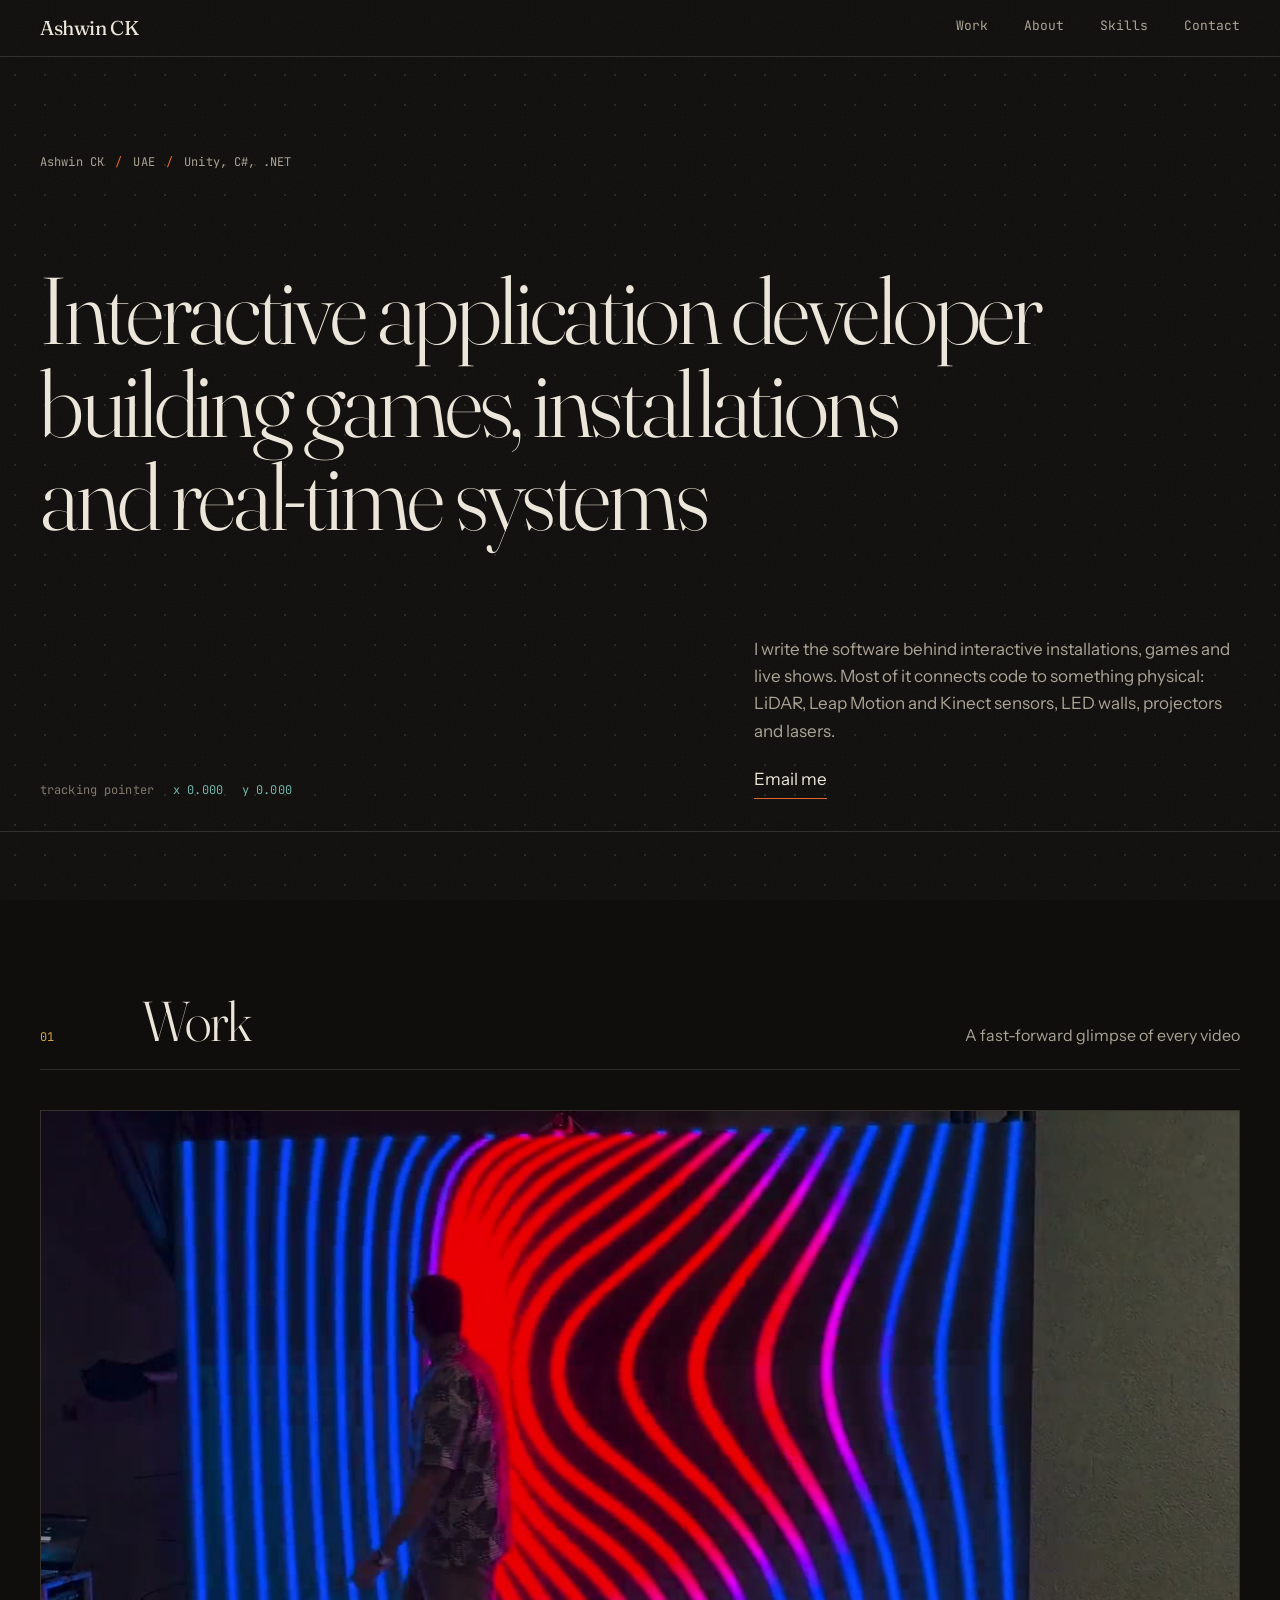
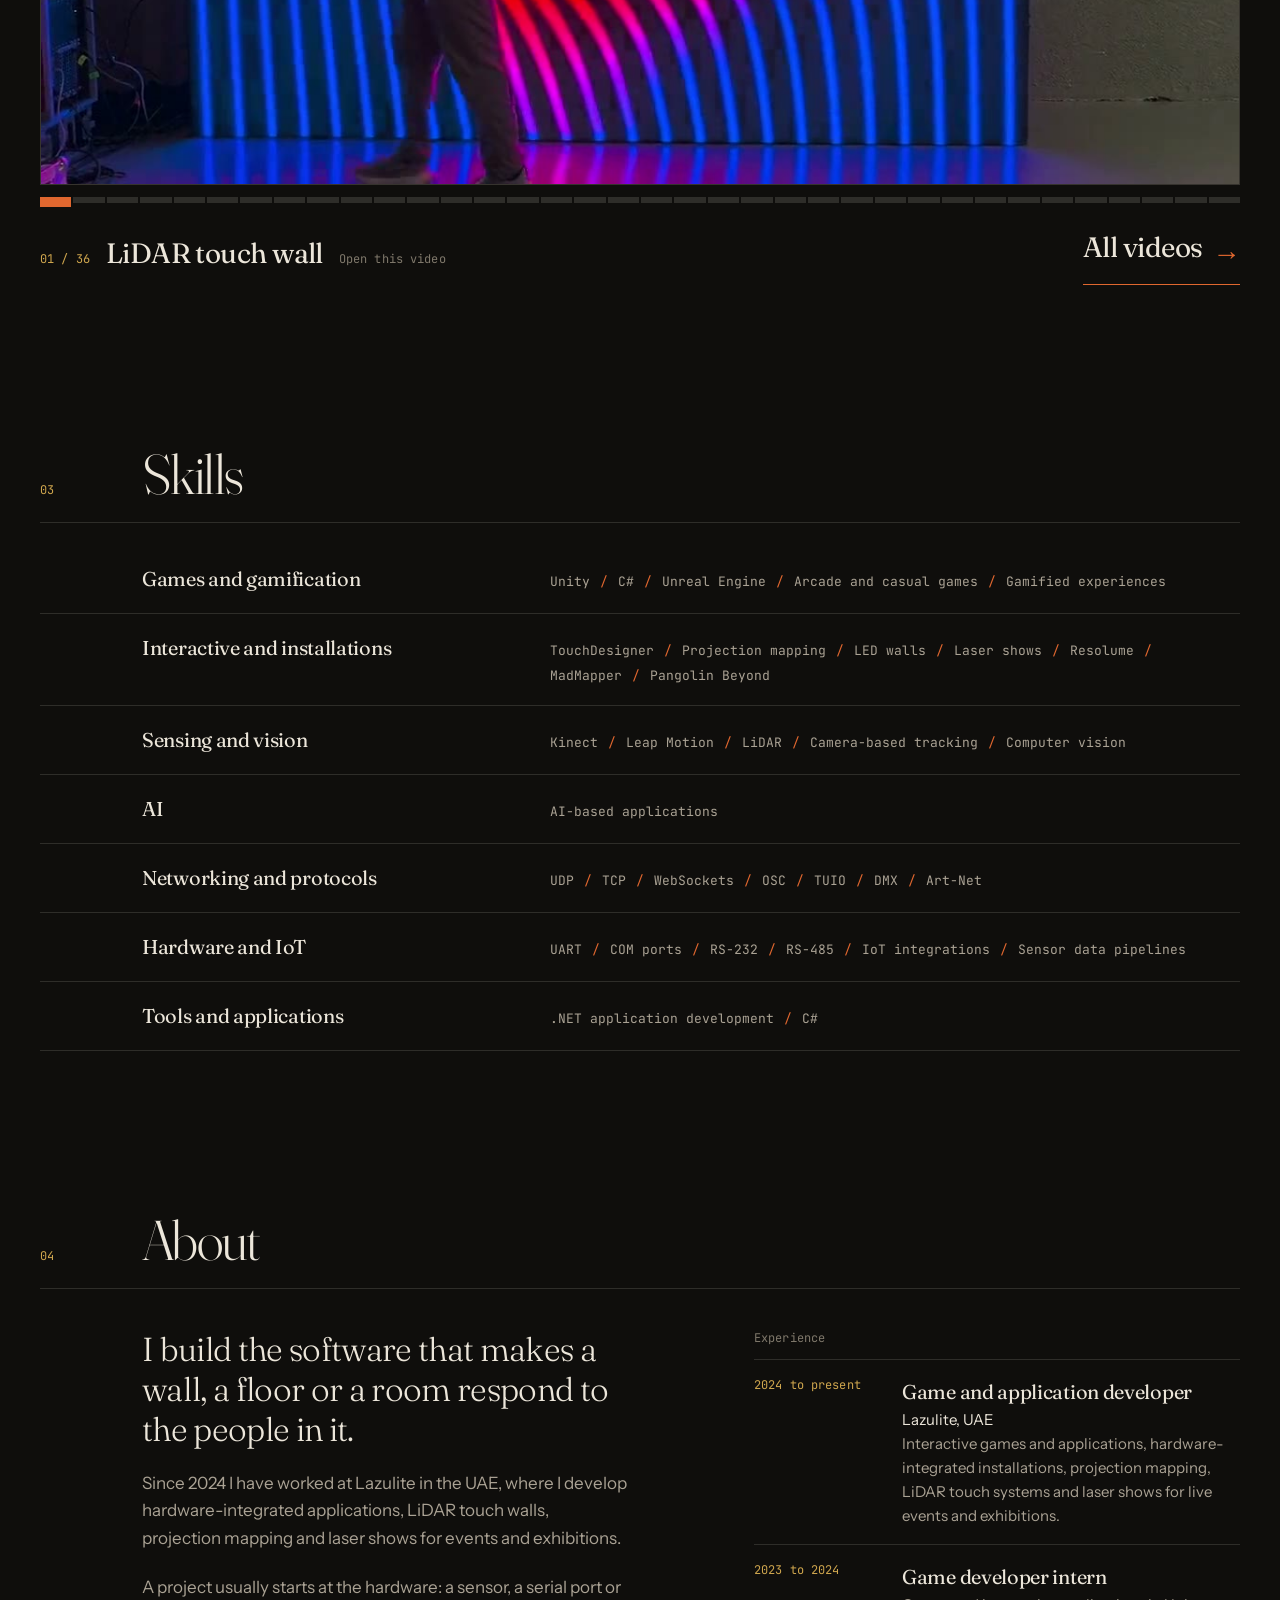
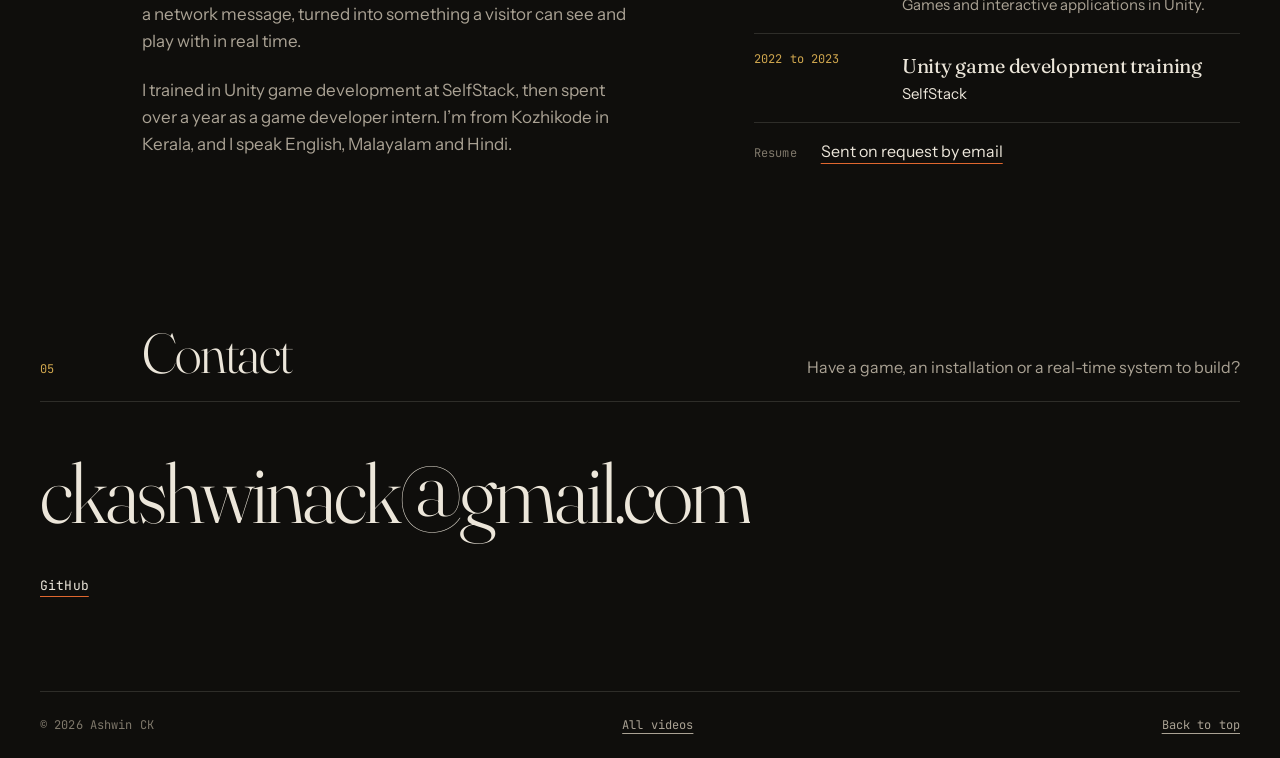
==== commit 4b4011e0: "Main page shows a fast-forward glimpse of all videos; new Videos page with every video, filters and " ====
--- a/index.html
+++ b/index.html
@@ -10,7 +10,7 @@
   <link rel="preconnect" href="https://fonts.googleapis.com">
   <link rel="preconnect" href="https://fonts.gstatic.com" crossorigin>
   <link href="https://fonts.googleapis.com/css2?family=Fraunces:opsz,wght@9..144,300..500&family=Instrument+Sans:wght@400;500&family=JetBrains+Mono:wght@400&display=swap" rel="stylesheet">
-  <link rel="stylesheet" href="style.css?v=25">
+  <link rel="stylesheet" href="style.css?v=27">
 </head>
 <body>
   <a class="skip" href="#main">Skip to content</a>
@@ -21,7 +21,7 @@
       <a class="brand" href="./" translate="no" data-magnetic>Ashwin CK</a>
       <button type="button" class="menu-btn" id="menuBtn" aria-expanded="false" aria-controls="siteNav">Menu</button>
       <nav id="siteNav" aria-label="Primary">
-        <a href="#work" data-split data-magnetic>Work</a>
+        <a href="videos.html" data-split data-magnetic>Work</a>
         <a href="#about" data-split data-magnetic>About</a>
         <a href="#skills" data-split data-magnetic>Skills</a>
         <a href="#contact" data-split data-magnetic>Contact</a>
@@ -38,7 +38,6 @@
         <div class="hero-side" data-depth="-5">
           <p class="intro">I write the software behind interactive installations, games and live shows. Most of it connects code to something physical: LiDAR, Leap Motion and Kinect sensors, LED walls, projectors and lasers.</p>
           <p class="hero-links">
-            <a class="text-link" href="#work" data-split>View work</a>
             <a class="text-link" href="mailto:ckashwinack@gmail.com" data-split data-cursor="Email">Email me</a>
           </p>
         </div>
@@ -46,46 +45,28 @@
       </div>
     </section>
 
-    <!-- media/reel.mp4: a silent loop of the ten featured projects (tools\make-trailer.ps1 -Set featured -NoCaptions -Seconds 3.5) -->
-    <section class="wrap reel-block" aria-label="Reel">
-      <figure class="reel frame" data-cursor="Reel" data-tilt="2">
-        <video id="reel" muted loop playsinline preload="metadata" poster="media/reel.jpg?v=1" width="1280" height="720" aria-label="Reel: short clips from ten projects, including a LiDAR touch wall, a 3D virtual tour, laser shows and Leap Motion games">
-          <source src="media/reel.mp4?v=1" type="video/mp4">
+    <!-- Work: a fast-forward glimpse of every video (media/glimpse.mp4, built by tools\make-trailer.ps1 -Set all -NoCaptions). The full list lives on videos.html. -->
+    <section class="section wrap" id="work" aria-labelledby="work-title">
+      <header class="head reveal">
+        <span class="num mono" data-depth="10">01</span>
+        <h2 id="work-title">Work</h2>
+        <p>A fast-forward glimpse of every video</p>
+      </header>
+      <figure class="reel frame" id="glimpseFrame" data-tilt="2" data-cursor="View">
+        <video id="reel" muted loop playsinline preload="metadata" poster="media/glimpse.jpg?v=1" width="1280" height="720" aria-label="Fast-forward glimpse of every project video: LiDAR touch walls, projection rooms, laser shows, Leap Motion games and more">
+          <source src="media/glimpse.mp4?v=1" type="video/mp4">
         </video>
       </figure>
-      <p class="caption mono"><span>Reel</span><span>10 projects</span><span>32 s, silent</span></p>
+      <div class="glimpse-ticks" id="glimpseTicks" aria-hidden="true"></div>
+      <div class="glimpse-bar">
+        <a class="glimpse-now" id="glimpseNow" href="videos.html">
+          <span class="mono" id="glimpseNo">01 / 36</span>
+          <b id="glimpseTitle">LiDAR touch wall</b>
+          <span class="mono glimpse-open">Open this video</span>
+        </a>
+        <a class="all-videos" href="videos.html" data-cursor="Open"><span data-split>All videos</span> <i aria-hidden="true">→</i></a>
+      </div>
     </section>
-
-    <!-- Work: featured projects, then the full archive. Both are filled from projects.js -->
-    <section class="section wrap" id="work" aria-labelledby="featured-title">
-      <header class="head reveal">
-        <span class="num mono" data-depth="10">01</span>
-        <h2 id="featured-title">Featured work</h2>
-        <p>Ten projects across sensing, games, projection and laser</p>
-      </header>
-      <ol class="feats" id="featured"></ol>
-    </section>
-
-    <section class="section wrap" id="archive" aria-labelledby="archive-title">
-      <header class="head reveal">
-        <span class="num mono" data-depth="10">02</span>
-        <h2 id="archive-title">All projects</h2>
-        <p id="archiveCount" aria-live="polite"></p>
-      </header>
-      <div class="filters reveal">
-        <div class="filter-row" role="group" aria-labelledby="f-cat">
-          <span class="filter-label mono" id="f-cat">Category</span>
-          <div class="chips" id="catChips"></div>
-        </div>
-        <div class="filter-row" role="group" aria-labelledby="f-tech">
-          <span class="filter-label mono" id="f-tech">Technology</span>
-          <div class="chips" id="techChips"></div>
-        </div>
-      </div>
-      <ol class="rows" id="archiveGrid"></ol>
-      <p class="empty" id="archiveEmpty" hidden>No projects match both filters. <button type="button" class="link-btn" id="clearFilters">Clear filters</button></p>
-    </section>
-
     <section class="section wrap" id="skills" aria-labelledby="skills-title">
       <header class="head reveal">
         <span class="num mono" data-depth="10">03</span>
@@ -150,10 +131,14 @@
 
   <footer class="foot wrap mono">
     <span>© <span id="year"></span> <span translate="no">Ashwin CK</span></span>
-    <a href="#main">Back to top</a>
+    <a href="videos.html">All videos</a><a href="#main">Back to top</a>
   </footer>
 
-  <script src="projects.js?v=25"></script>
-  <script src="script.js?v=25"></script>
+  <dialog class="viewer" id="viewer" aria-labelledby="viewerTitle">
+    <div class="viewer-bar"><span class="mono" id="viewerCount"></span><span class="mono viewer-hint">Arrow keys: previous, next</span><button type="button" class="viewer-close mono" id="viewerClose">Close</button></div>
+    <div class="viewer-body project" id="viewerBody"></div>
+  </dialog>
+  <script src="projects.js?v=27"></script>
+  <script src="script.js?v=27"></script>
 </body>
 </html>
--- a/style.css
+++ b/style.css
@@ -199,6 +199,7 @@
 .project { padding-top: 40px; padding-bottom: 96px; }
 .back { font-family: var(--mono); font-size: .8125rem; color: var(--ink-2); text-decoration: none; transition: color .2s var(--ease); }
 .back:hover { color: var(--accent); }
+.project .p-title { margin-top: 32px; font-family: var(--display); font-weight: 300; font-size: clamp(2.5rem, 6.4vw, 5rem); line-height: .98; letter-spacing: -.035em; text-wrap: balance; font-variation-settings: "opsz" 144; }
 .project h1 { margin-top: 32px; font-size: clamp(2.5rem, 6.4vw, 5rem); }
 .project .summary { margin-top: 20px; max-width: 40rem; color: var(--ink-2); font-size: 1.1875rem; }
 .project .tags { margin-top: 24px; }
@@ -220,6 +221,9 @@
 .story h2 { font-size: 1.75rem; margin-bottom: 12px; }
 .story p { color: var(--ink-2); font-size: 1.0625rem; }
 .pager { display: flex; justify-content: space-between; gap: 24px; margin-top: 80px; padding-top: 24px; border-top: 1px solid var(--rule); }
+.pager button { display: grid; gap: 4px; max-width: 48%; padding: 0; border: 0; background: none; color: inherit; font: inherit; text-align: left; cursor: pointer; }
+.pager button:last-child { text-align: right; margin-left: auto; }
+.pager button:hover b { color: var(--accent); }
 .pager a { display: grid; gap: 4px; text-decoration: none; max-width: 48%; }
 .pager a:last-child { text-align: right; margin-left: auto; }
 .pager span { font-family: var(--mono); font-size: .75rem; color: var(--ink-3); }
@@ -246,3 +250,45 @@
   .sp-c { text-shadow: none; }
   a:hover .sp-c, a:focus-visible .sp-c, .feat:hover .sp-c { transform: none; }
 }
+
+/* ---------- Viewer on the main page ---------- */
+.viewer { width: min(1100px, 100% - 24px); max-height: calc(100svh - 24px); margin: auto; padding: 0; border: 1px solid var(--rule-2); background: var(--bg); color: var(--ink); overflow: auto; overscroll-behavior: contain; }
+.viewer::backdrop { background: rgba(10, 9, 8, .9); }
+.viewer-bar { position: sticky; top: 0; z-index: 3; display: flex; align-items: center; gap: 16px; padding: 10px 12px 10px 20px; background: var(--bg); border-bottom: 1px solid var(--rule); color: var(--ink-3); }
+.viewer-hint { display: none; margin-right: auto; }
+#viewerCount { margin-right: auto; }
+@media (min-width: 768px) { .viewer-hint { display: inline; } #viewerCount { margin-right: 0; } }
+.viewer-close { height: 32px; padding: 0 14px; border: 1px solid var(--rule-2); background: none; color: var(--ink); cursor: pointer; transition: color .2s var(--ease), border-color .2s var(--ease); }
+.viewer-close:hover { color: var(--accent); border-color: var(--accent); }
+.viewer-body.project { padding: 24px 20px 32px; }
+.viewer .p-title { margin-top: 0; font-size: clamp(2rem, 4.6vw, 3.5rem); }
+.viewer .media { margin-top: 24px; }
+.viewer .media video { max-height: 64svh; }
+.viewer .media.portrait video { max-height: 72svh; }
+.viewer .facts, .viewer .story { margin-top: 32px; }
+.viewer .pager { margin-top: 40px; }
+.viewer, .viewer * { cursor: auto !important; }
+.viewer button, .viewer a, .viewer summary, .viewer video { cursor: pointer !important; }
+@media (min-width: 768px) { .viewer-body.project { padding: 40px 48px 40px; } }
+.hover-video { position: absolute; inset: 0; opacity: 0; transition: opacity .25s var(--ease); pointer-events: none; }
+.hover-video.on { opacity: 1; }
+.peek video { position: absolute; inset: 0; width: 100%; height: 100%; object-fit: cover; opacity: 0; transition: opacity .2s var(--ease); }
+.peek video.on { opacity: 1; }
+
+/* ---------- Main page glimpse + Videos page ---------- */
+.glimpse-ticks { display: flex; gap: 2px; margin-top: 12px; }
+.glimpse-ticks i { flex: 1; height: 6px; background: var(--rule); transition: background-color .2s var(--ease), height .2s var(--ease); }
+.glimpse-ticks i.on { height: 10px; background: var(--accent); }
+.glimpse-bar { display: flex; flex-wrap: wrap; align-items: baseline; justify-content: space-between; gap: 12px 32px; padding-top: 16px; }
+.glimpse-now { display: flex; flex-wrap: wrap; align-items: baseline; gap: 4px 16px; text-decoration: none; min-width: 0; }
+.glimpse-now span:first-child { color: var(--ochre); font-variant-numeric: tabular-nums; }
+.glimpse-now b { font-family: var(--display); font-weight: 400; font-size: clamp(1.25rem, 2.4vw, 1.75rem); letter-spacing: -.02em; transition: color .2s var(--ease); }
+.glimpse-open { color: var(--ink-3); }
+.glimpse-now:hover b { color: var(--accent); }
+.all-videos { display: inline-flex; align-items: baseline; gap: 10px; padding: 8px 0; border-bottom: 1px solid var(--accent); font-family: var(--display); font-size: clamp(1.25rem, 2.4vw, 1.75rem); letter-spacing: -.02em; text-decoration: none; }
+.all-videos i { font-style: normal; color: var(--accent); transition: transform .3s var(--ease); }
+.all-videos:hover i { transform: translateX(6px); }
+.page-title { font-family: var(--display); font-weight: 300; font-size: clamp(2.25rem, 5.6vw, 4.5rem); line-height: 1; letter-spacing: -.035em; font-variation-settings: "opsz" 144; }
+.videos-top { padding-top: 56px; }
+@media (min-width: 900px) { .videos-top { padding-top: 96px; } .head .page-title { grid-column: 2 / 8; } }
+.top nav a[aria-current="page"] { color: var(--ink); }
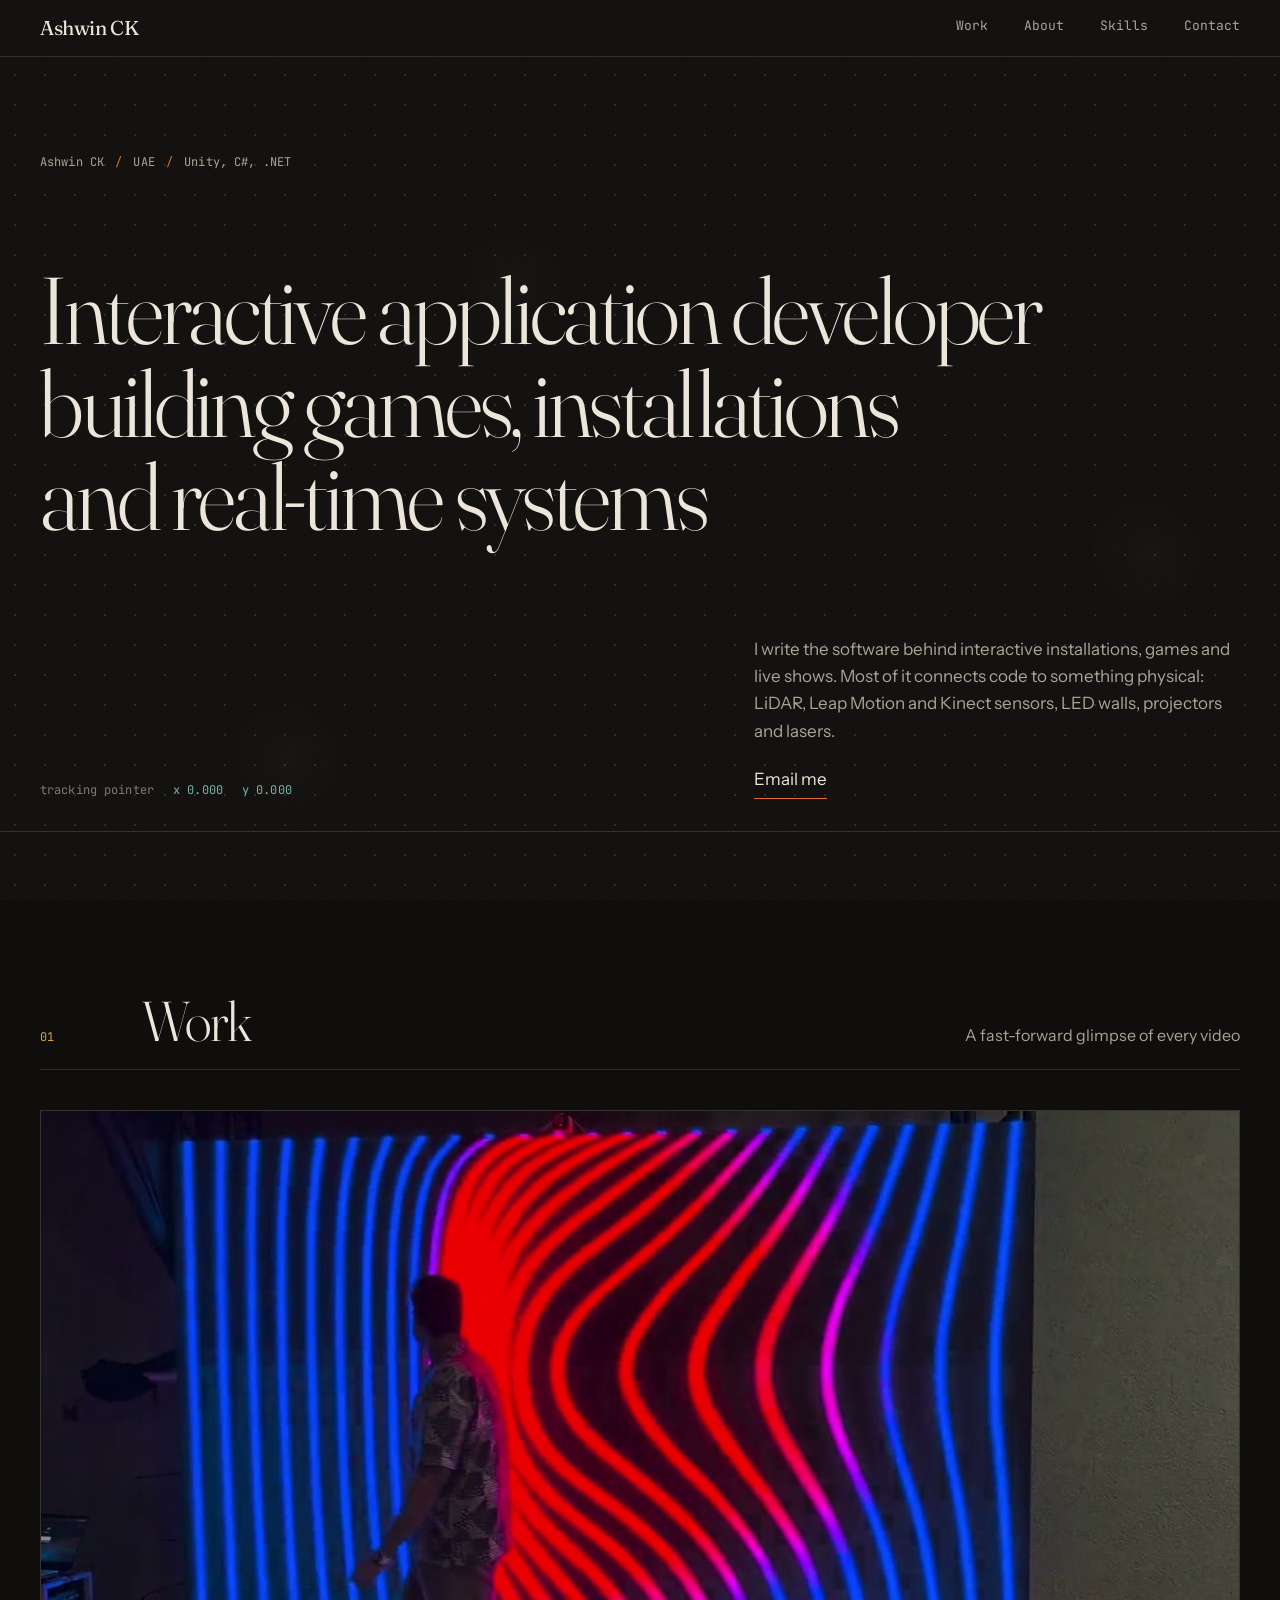
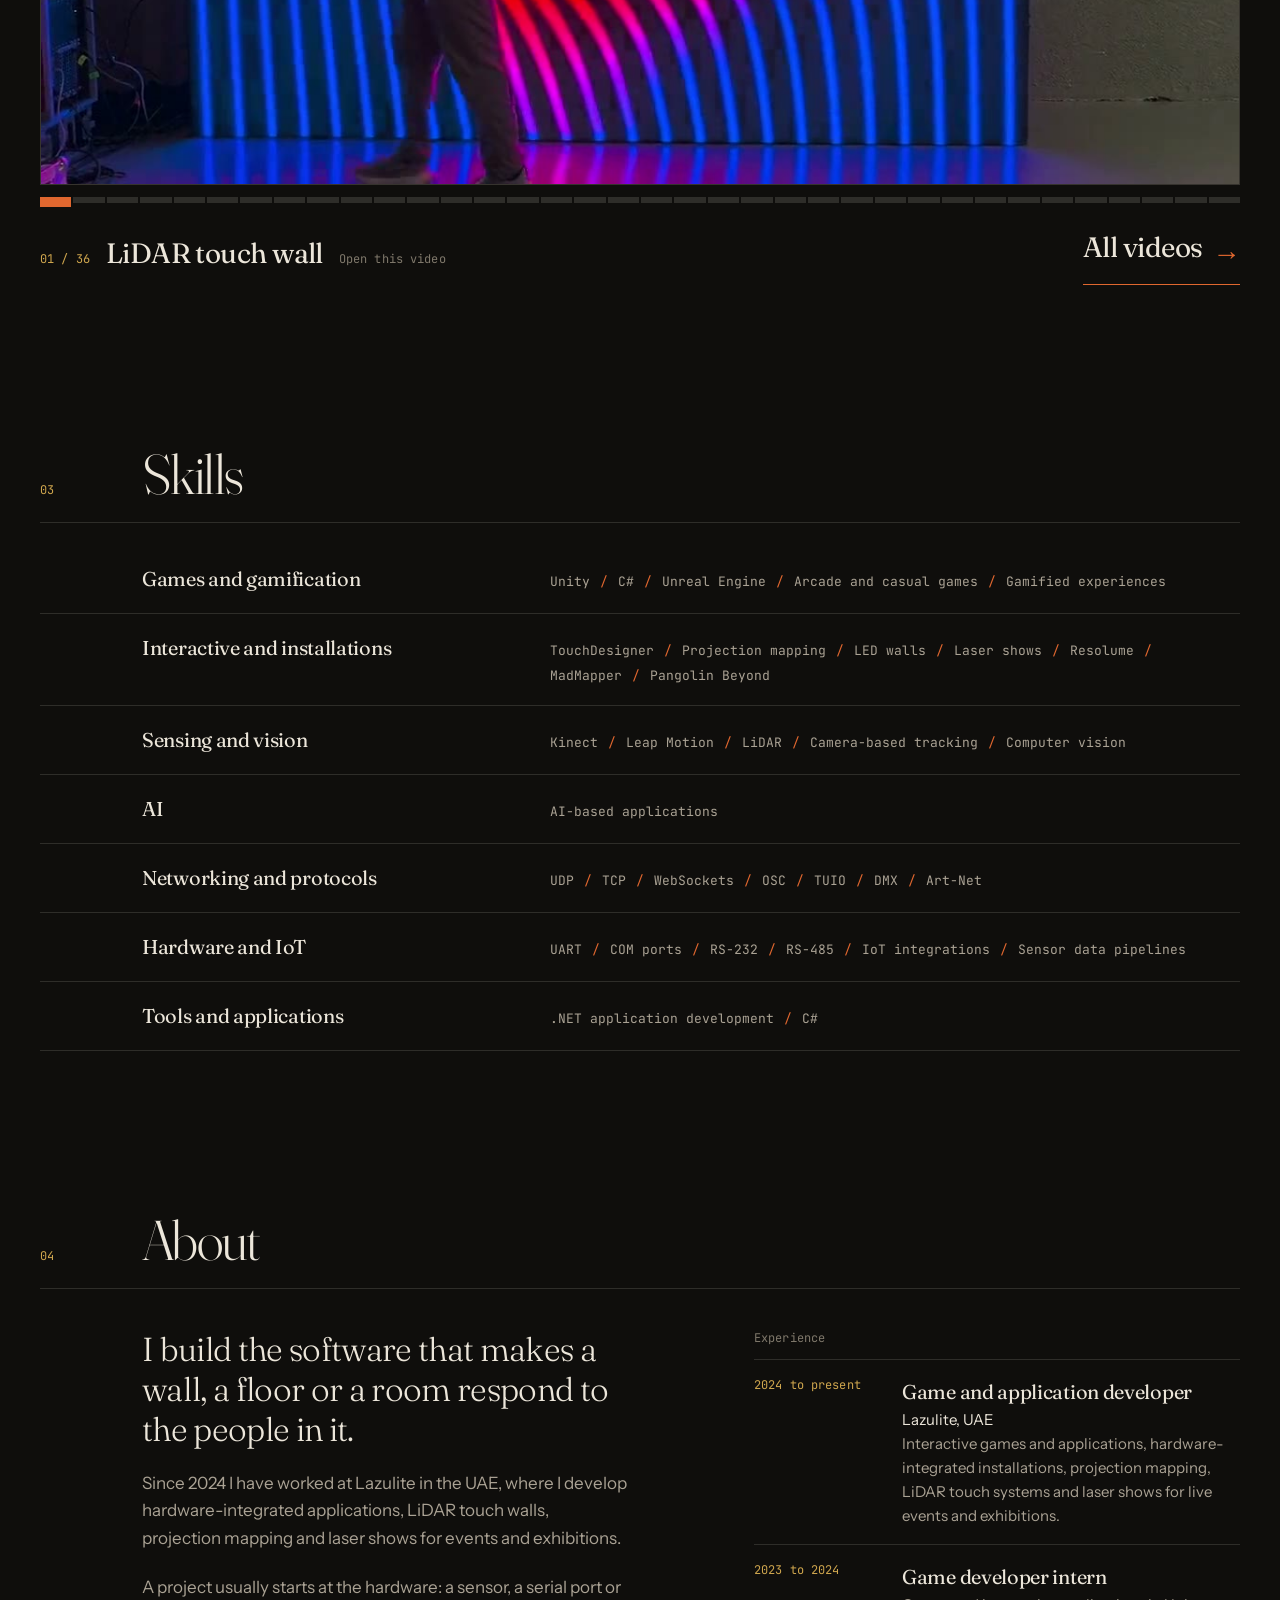
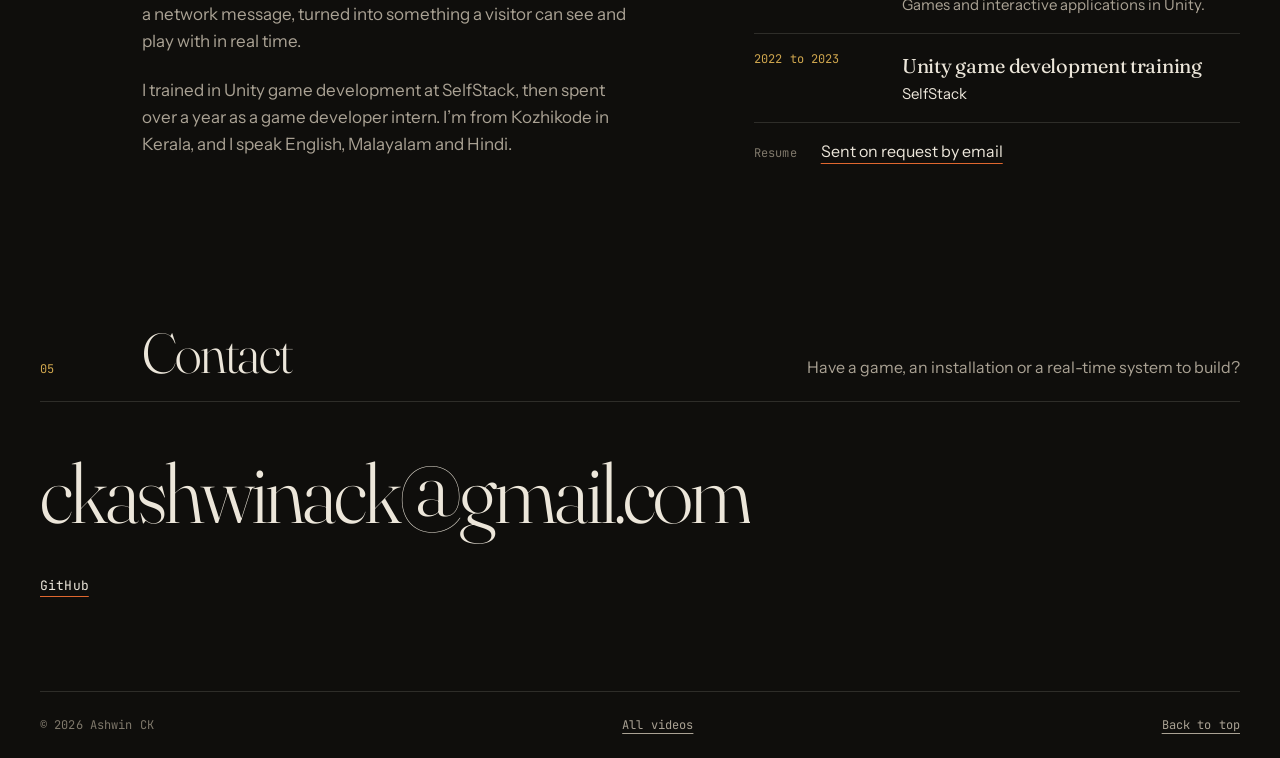
==== commit b853cb66: "Add fluid motion background" ====
--- a/index.html
+++ b/index.html
@@ -10,10 +10,11 @@
   <link rel="preconnect" href="https://fonts.googleapis.com">
   <link rel="preconnect" href="https://fonts.gstatic.com" crossorigin>
   <link href="https://fonts.googleapis.com/css2?family=Fraunces:opsz,wght@9..144,300..500&family=Instrument+Sans:wght@400;500&family=JetBrains+Mono:wght@400&display=swap" rel="stylesheet">
-  <link rel="stylesheet" href="style.css?v=27">
+  <link rel="stylesheet" href="style.css?v=31">
 </head>
 <body>
   <a class="skip" href="#main">Skip to content</a>
+  <canvas class="fluid" id="fluid" aria-hidden="true"></canvas>
   <canvas class="field" id="field" aria-hidden="true"></canvas>
 
   <header class="top">
@@ -138,7 +139,7 @@
     <div class="viewer-bar"><span class="mono" id="viewerCount"></span><span class="mono viewer-hint">Arrow keys: previous, next</span><button type="button" class="viewer-close mono" id="viewerClose">Close</button></div>
     <div class="viewer-body project" id="viewerBody"></div>
   </dialog>
-  <script src="projects.js?v=27"></script>
-  <script src="script.js?v=27"></script>
+  <script src="projects.js?v=31"></script>
+  <script src="script.js?v=31"></script>
 </body>
 </html>
--- a/style.css
+++ b/style.css
@@ -291,4 +291,7 @@
 .page-title { font-family: var(--display); font-weight: 300; font-size: clamp(2.25rem, 5.6vw, 4.5rem); line-height: 1; letter-spacing: -.035em; font-variation-settings: "opsz" 144; }
 .videos-top { padding-top: 56px; }
 @media (min-width: 900px) { .videos-top { padding-top: 96px; } .head .page-title { grid-column: 2 / 8; } }
-.top nav a[aria-current="page"] { color: var(--ink); }+.top nav a[aria-current="page"] { color: var(--ink); }
+
+/* ---------- Fluid background (behind the dot field) ---------- */
+.fluid { position: fixed; inset: 0; z-index: 0; width: 100%; height: 100%; pointer-events: none; }
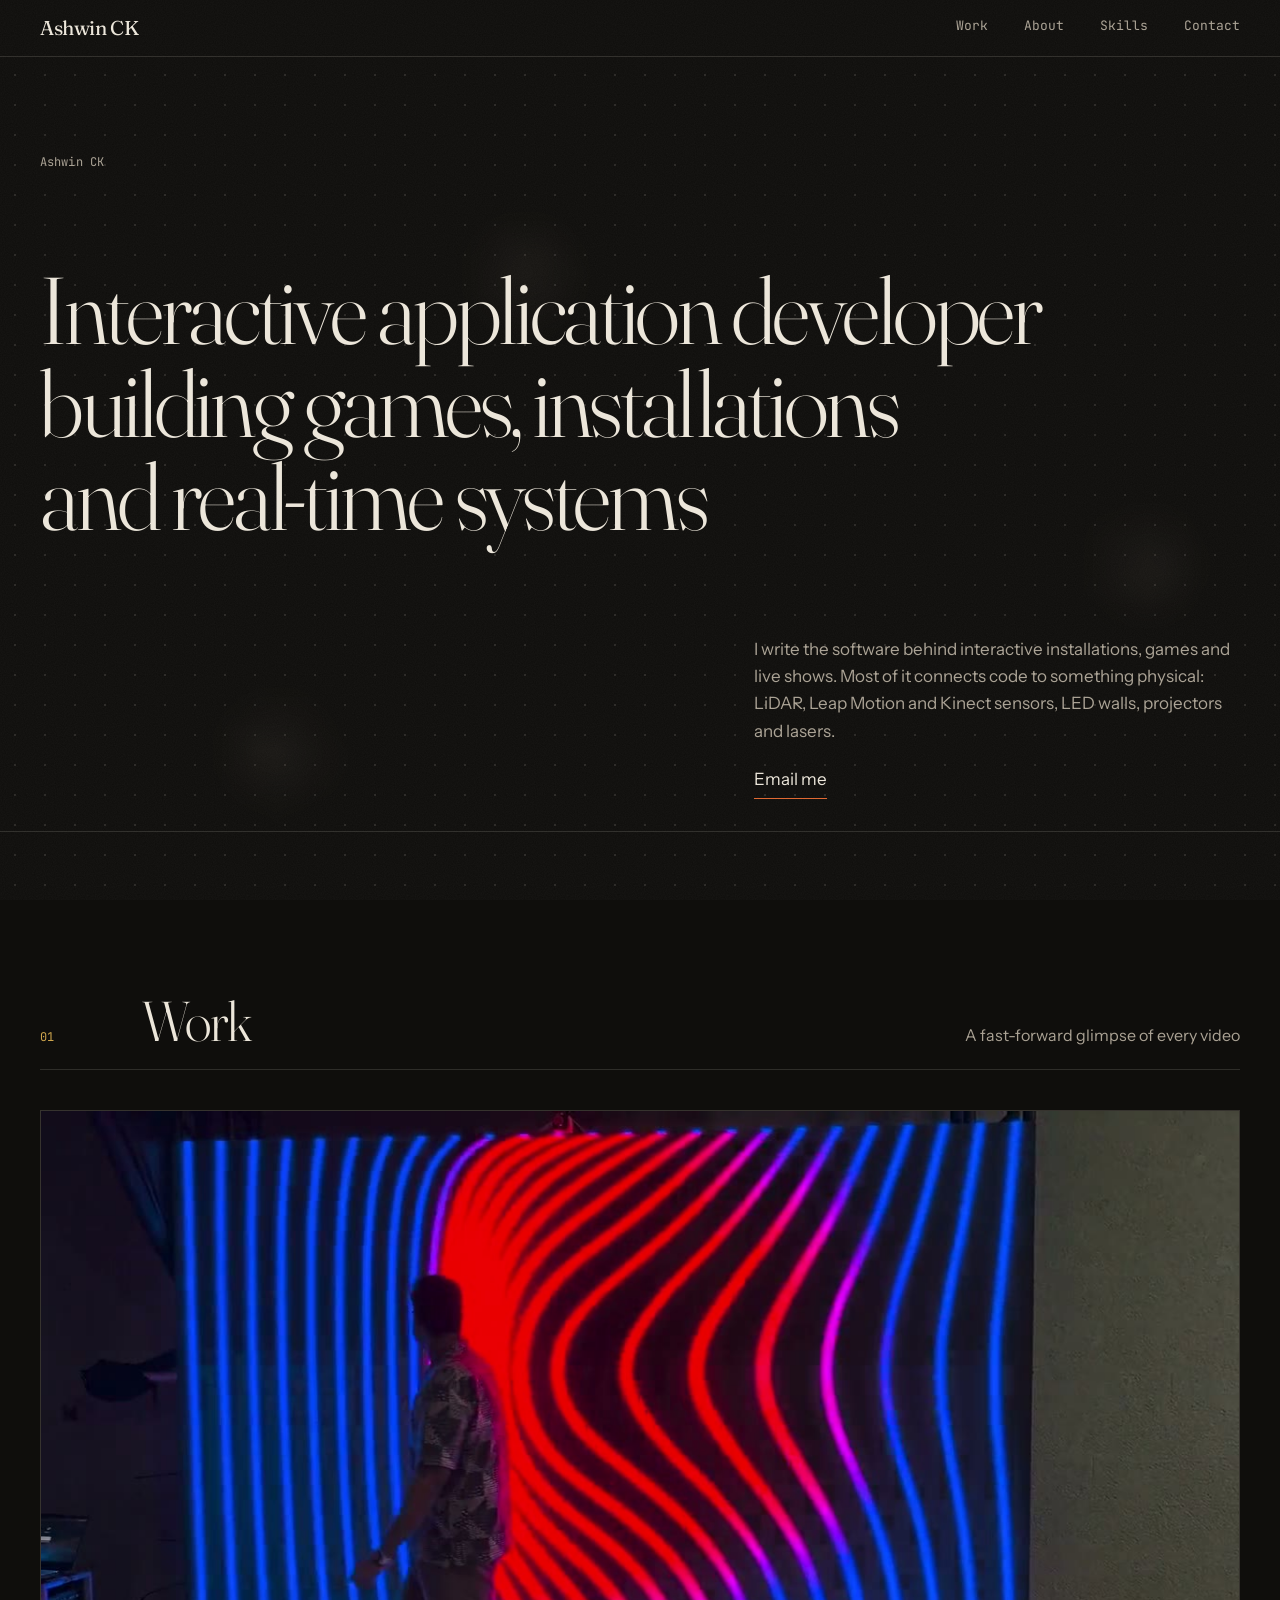
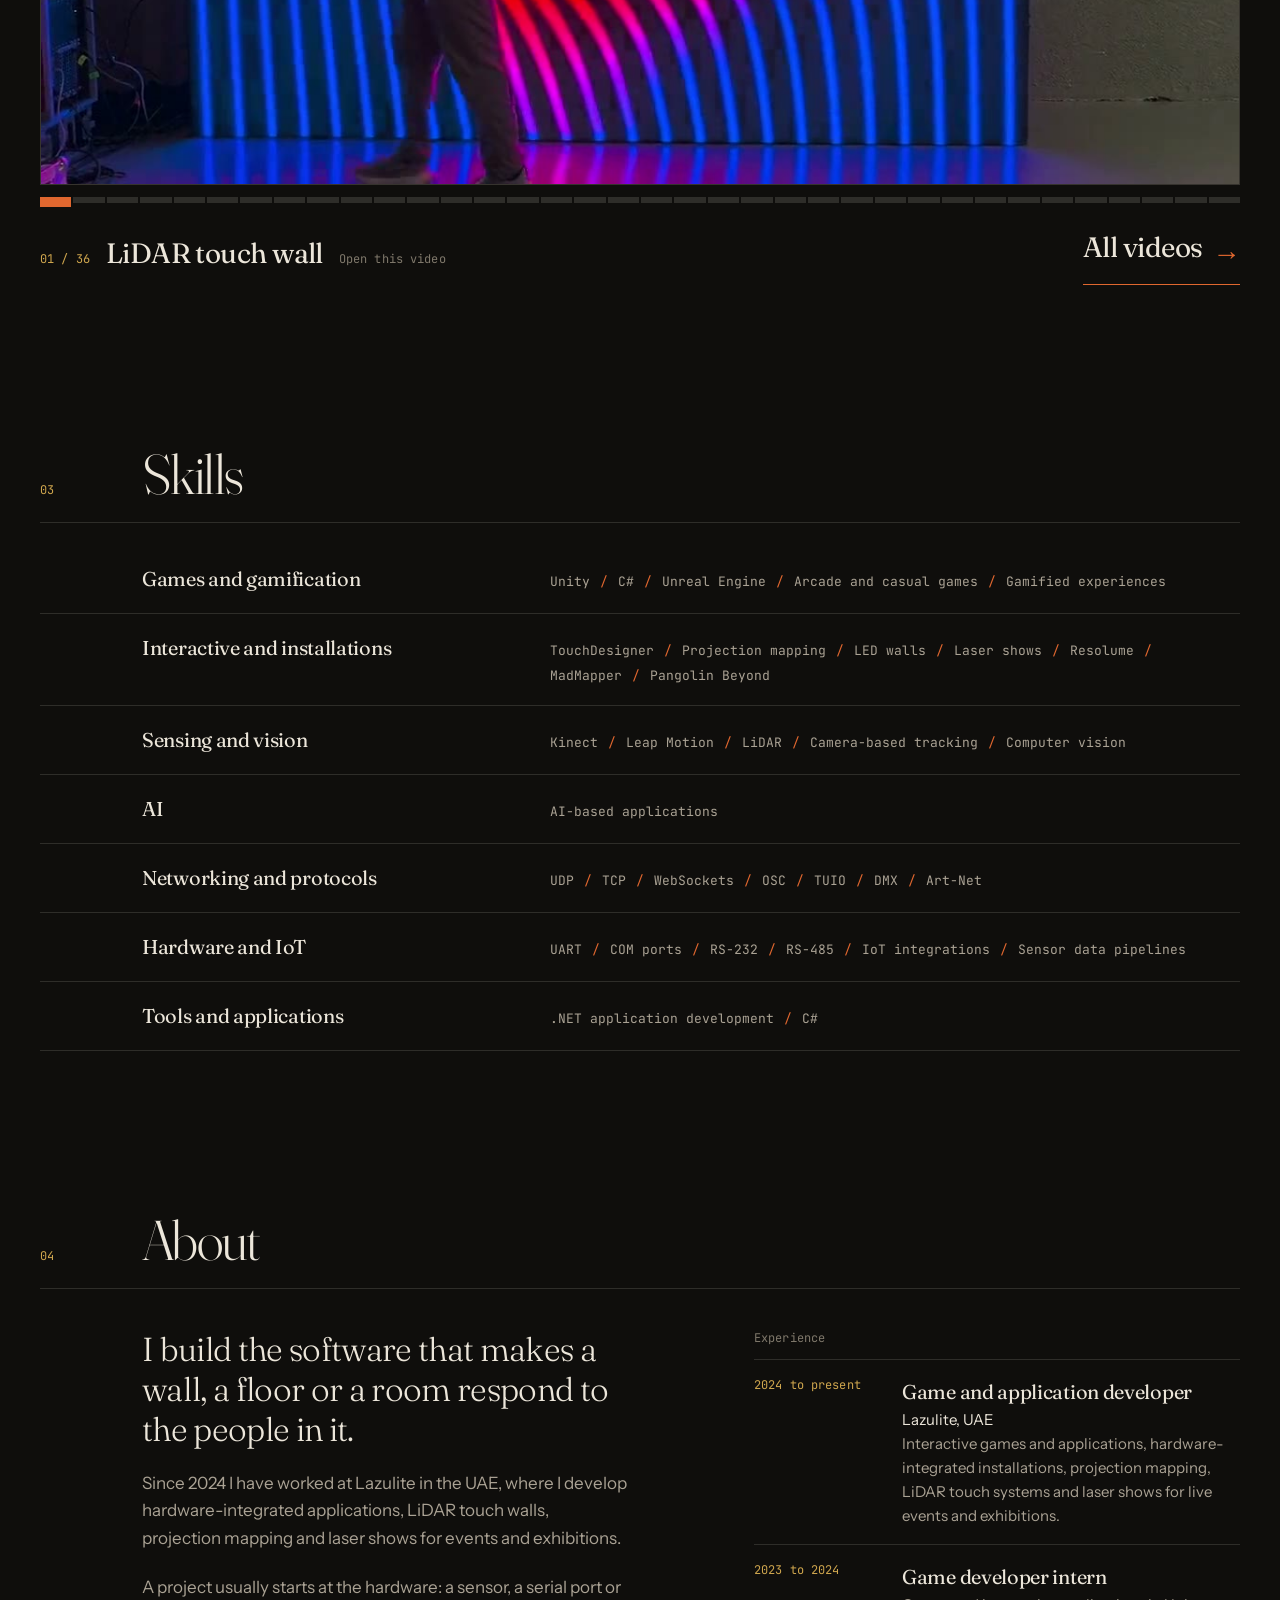
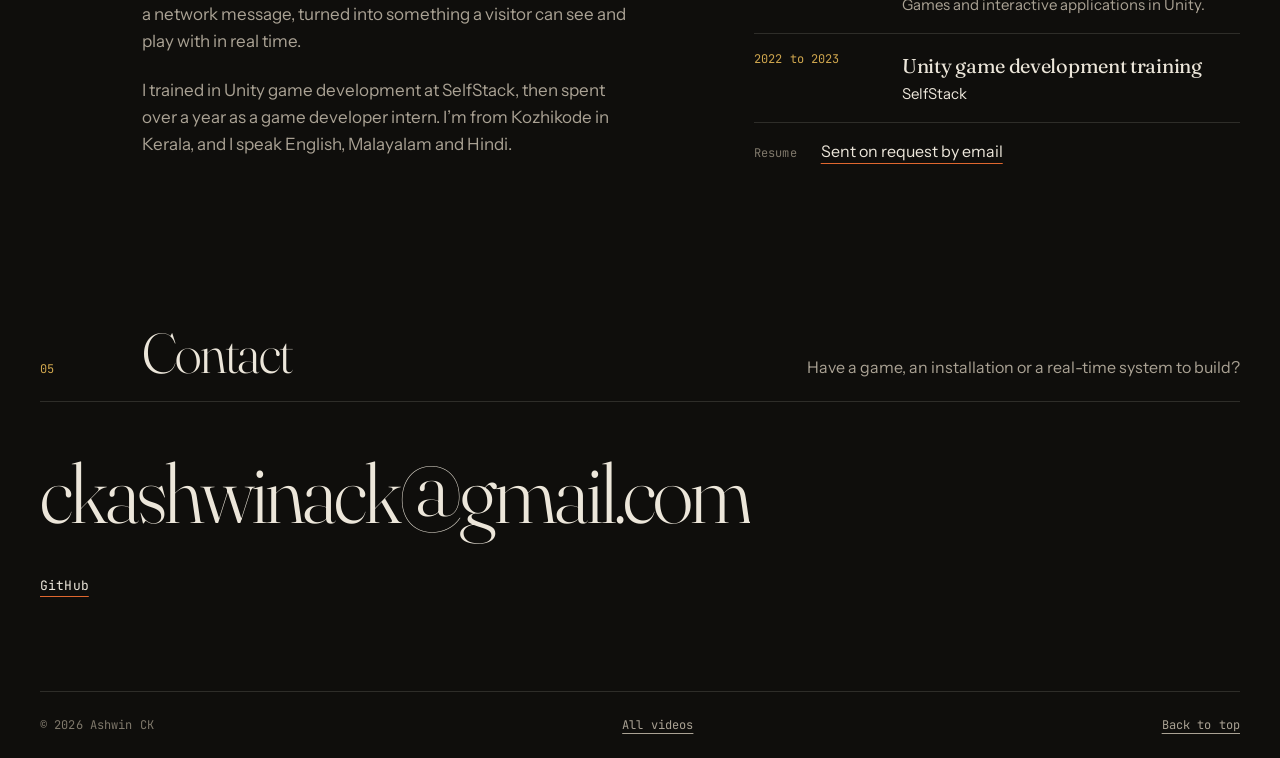
==== commit dbc72795: "Remove blob tracking, simplify hero kicker" ====
--- a/index.html
+++ b/index.html
@@ -10,7 +10,7 @@
   <link rel="preconnect" href="https://fonts.googleapis.com">
   <link rel="preconnect" href="https://fonts.gstatic.com" crossorigin>
   <link href="https://fonts.googleapis.com/css2?family=Fraunces:opsz,wght@9..144,300..500&family=Instrument+Sans:wght@400;500&family=JetBrains+Mono:wght@400&display=swap" rel="stylesheet">
-  <link rel="stylesheet" href="style.css?v=31">
+  <link rel="stylesheet" href="style.css?v=33">
 </head>
 <body>
   <a class="skip" href="#main">Skip to content</a>
@@ -34,7 +34,7 @@
     <!-- Hero: a field of points that reads the pointer the way a tracking system reads a hand -->
     <section class="hero" aria-labelledby="hero-title">
       <div class="wrap hero-grid">
-        <p class="kicker mono"><span translate="no">Ashwin CK</span> <i>/</i> UAE <i>/</i> Unity, C#, .NET</p>
+        <p class="kicker mono"><span translate="no">Ashwin CK</span></p>
         <h1 id="hero-title" data-depth="6">Interactive application developer building games, installations and real&#8209;time systems</h1>
         <div class="hero-side" data-depth="-5">
           <p class="intro">I write the software behind interactive installations, games and live shows. Most of it connects code to something physical: LiDAR, Leap Motion and Kinect sensors, LED walls, projectors and lasers.</p>
@@ -42,7 +42,6 @@
             <a class="text-link" href="mailto:ckashwinack@gmail.com" data-split data-cursor="Email">Email me</a>
           </p>
         </div>
-        <p class="readout mono" id="readout" aria-hidden="true">tracking pointer <b>x 0.000</b> <b>y 0.000</b></p>
       </div>
     </section>
 
@@ -139,7 +138,7 @@
     <div class="viewer-bar"><span class="mono" id="viewerCount"></span><span class="mono viewer-hint">Arrow keys: previous, next</span><button type="button" class="viewer-close mono" id="viewerClose">Close</button></div>
     <div class="viewer-body project" id="viewerBody"></div>
   </dialog>
-  <script src="projects.js?v=31"></script>
-  <script src="script.js?v=31"></script>
+  <script src="projects.js?v=33"></script>
+  <script src="script.js?v=33"></script>
 </body>
 </html>
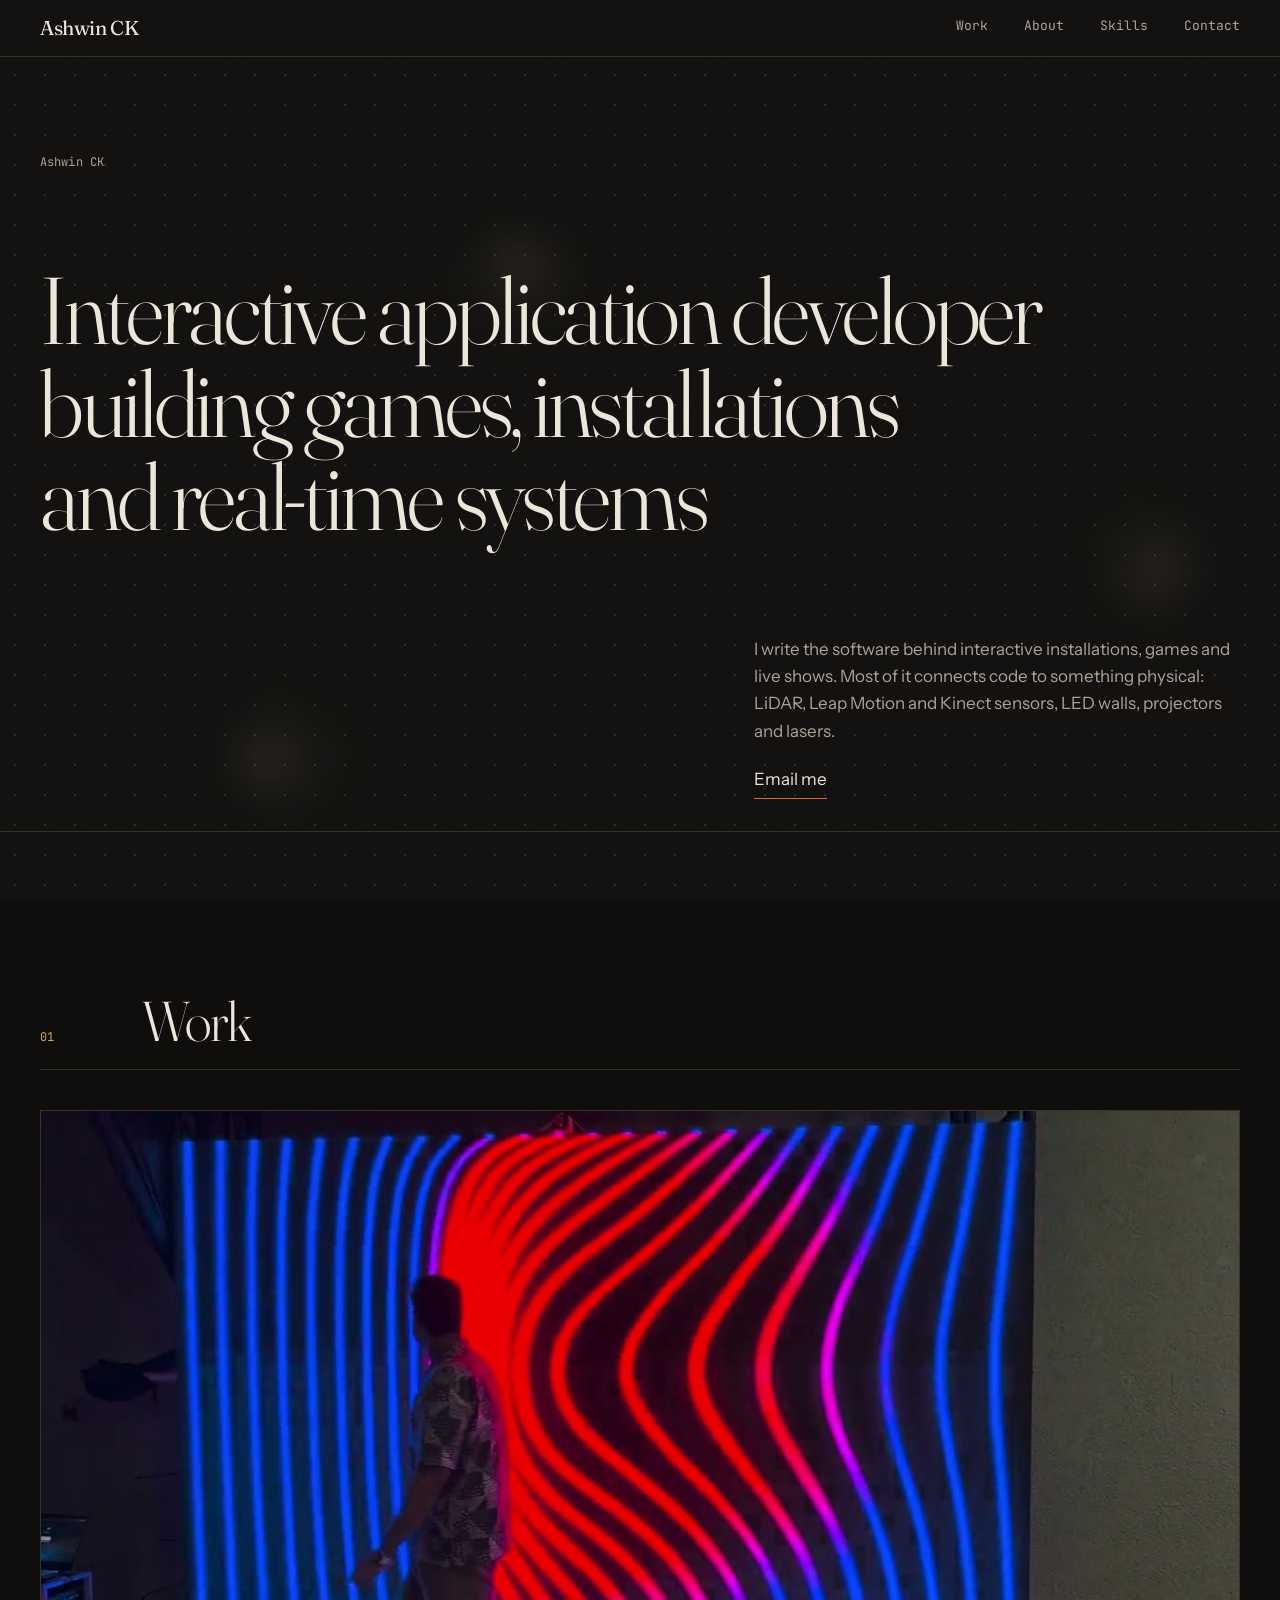
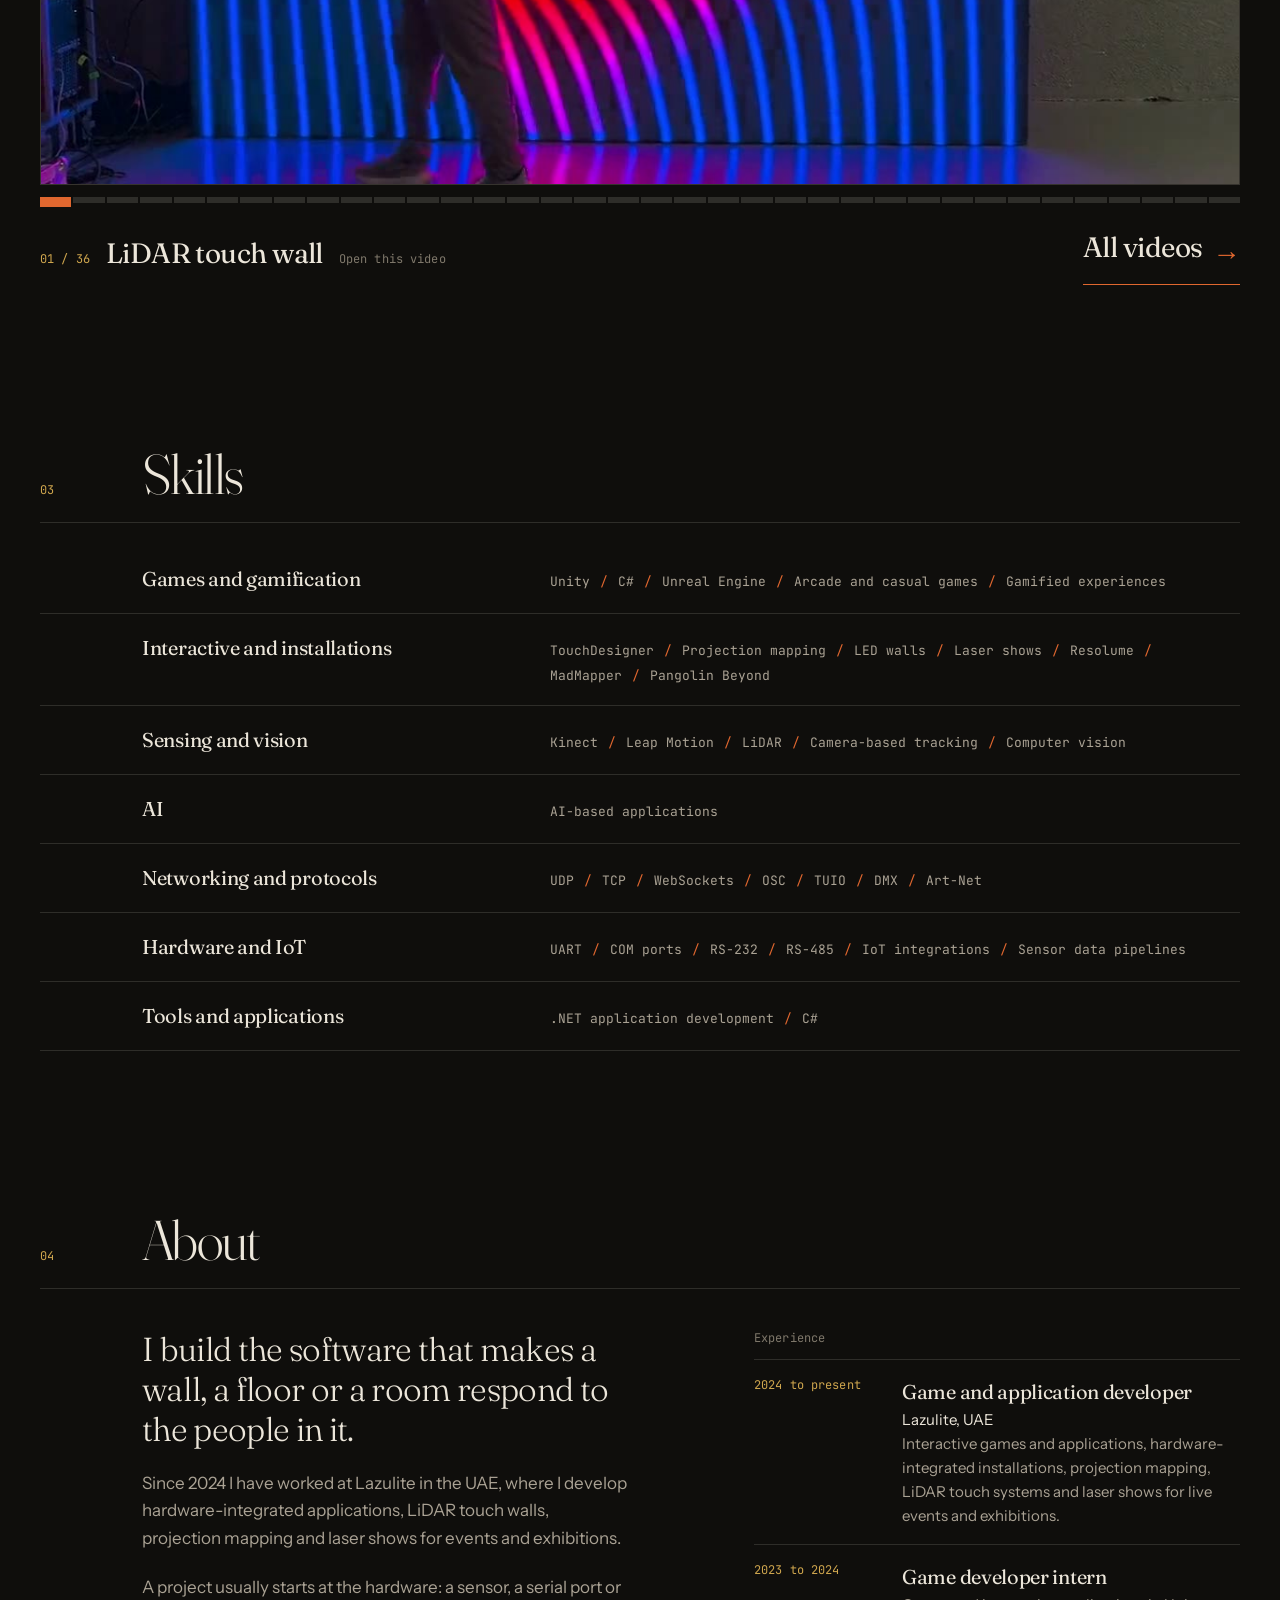
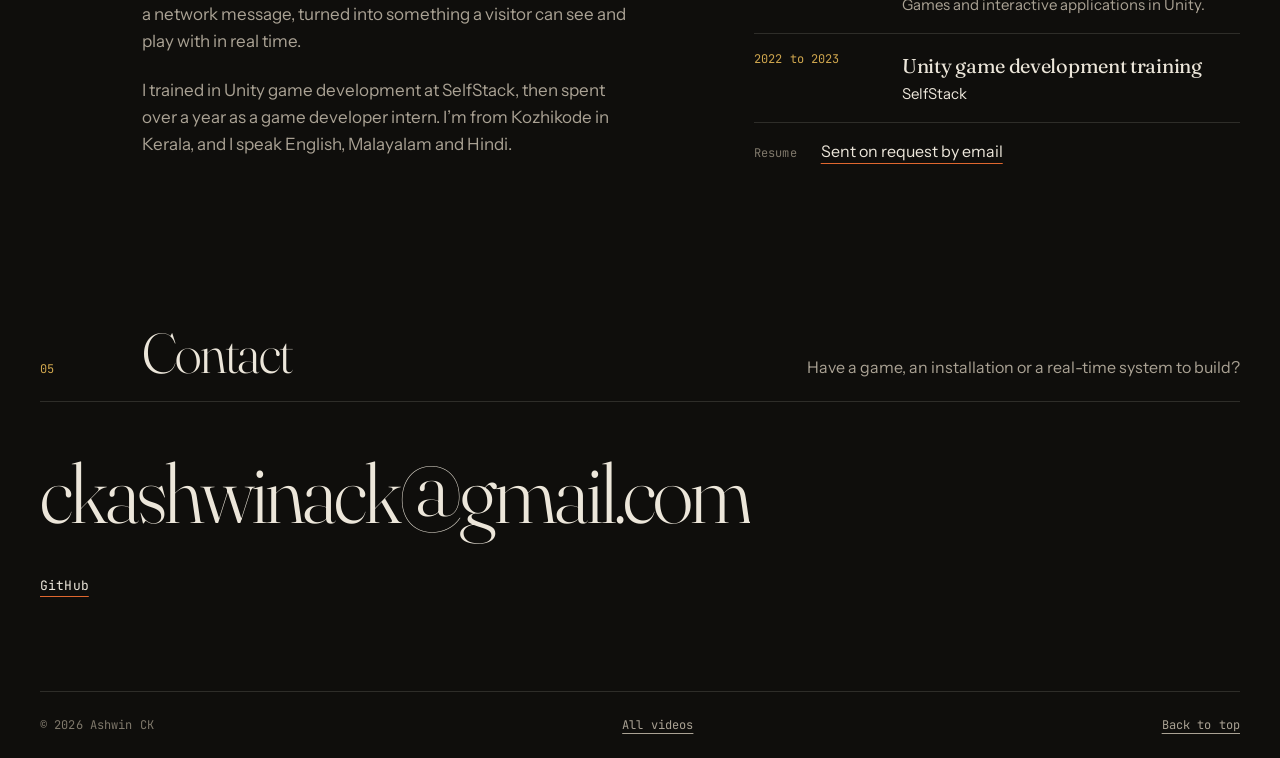
==== commit c1f1027b: "Update project tools and titles, remove glimpse subtitle" ====
--- a/index.html
+++ b/index.html
@@ -10,7 +10,7 @@
   <link rel="preconnect" href="https://fonts.googleapis.com">
   <link rel="preconnect" href="https://fonts.gstatic.com" crossorigin>
   <link href="https://fonts.googleapis.com/css2?family=Fraunces:opsz,wght@9..144,300..500&family=Instrument+Sans:wght@400;500&family=JetBrains+Mono:wght@400&display=swap" rel="stylesheet">
-  <link rel="stylesheet" href="style.css?v=33">
+  <link rel="stylesheet" href="style.css?v=50">
 </head>
 <body>
   <a class="skip" href="#main">Skip to content</a>
@@ -50,7 +50,6 @@
       <header class="head reveal">
         <span class="num mono" data-depth="10">01</span>
         <h2 id="work-title">Work</h2>
-        <p>A fast-forward glimpse of every video</p>
       </header>
       <figure class="reel frame" id="glimpseFrame" data-tilt="2" data-cursor="View">
         <video id="reel" muted loop playsinline preload="metadata" poster="media/glimpse.jpg?v=1" width="1280" height="720" aria-label="Fast-forward glimpse of every project video: LiDAR touch walls, projection rooms, laser shows, Leap Motion games and more">
@@ -138,7 +137,7 @@
     <div class="viewer-bar"><span class="mono" id="viewerCount"></span><span class="mono viewer-hint">Arrow keys: previous, next</span><button type="button" class="viewer-close mono" id="viewerClose">Close</button></div>
     <div class="viewer-body project" id="viewerBody"></div>
   </dialog>
-  <script src="projects.js?v=33"></script>
-  <script src="script.js?v=33"></script>
+  <script src="projects.js?v=50"></script>
+  <script src="script.js?v=50"></script>
 </body>
 </html>
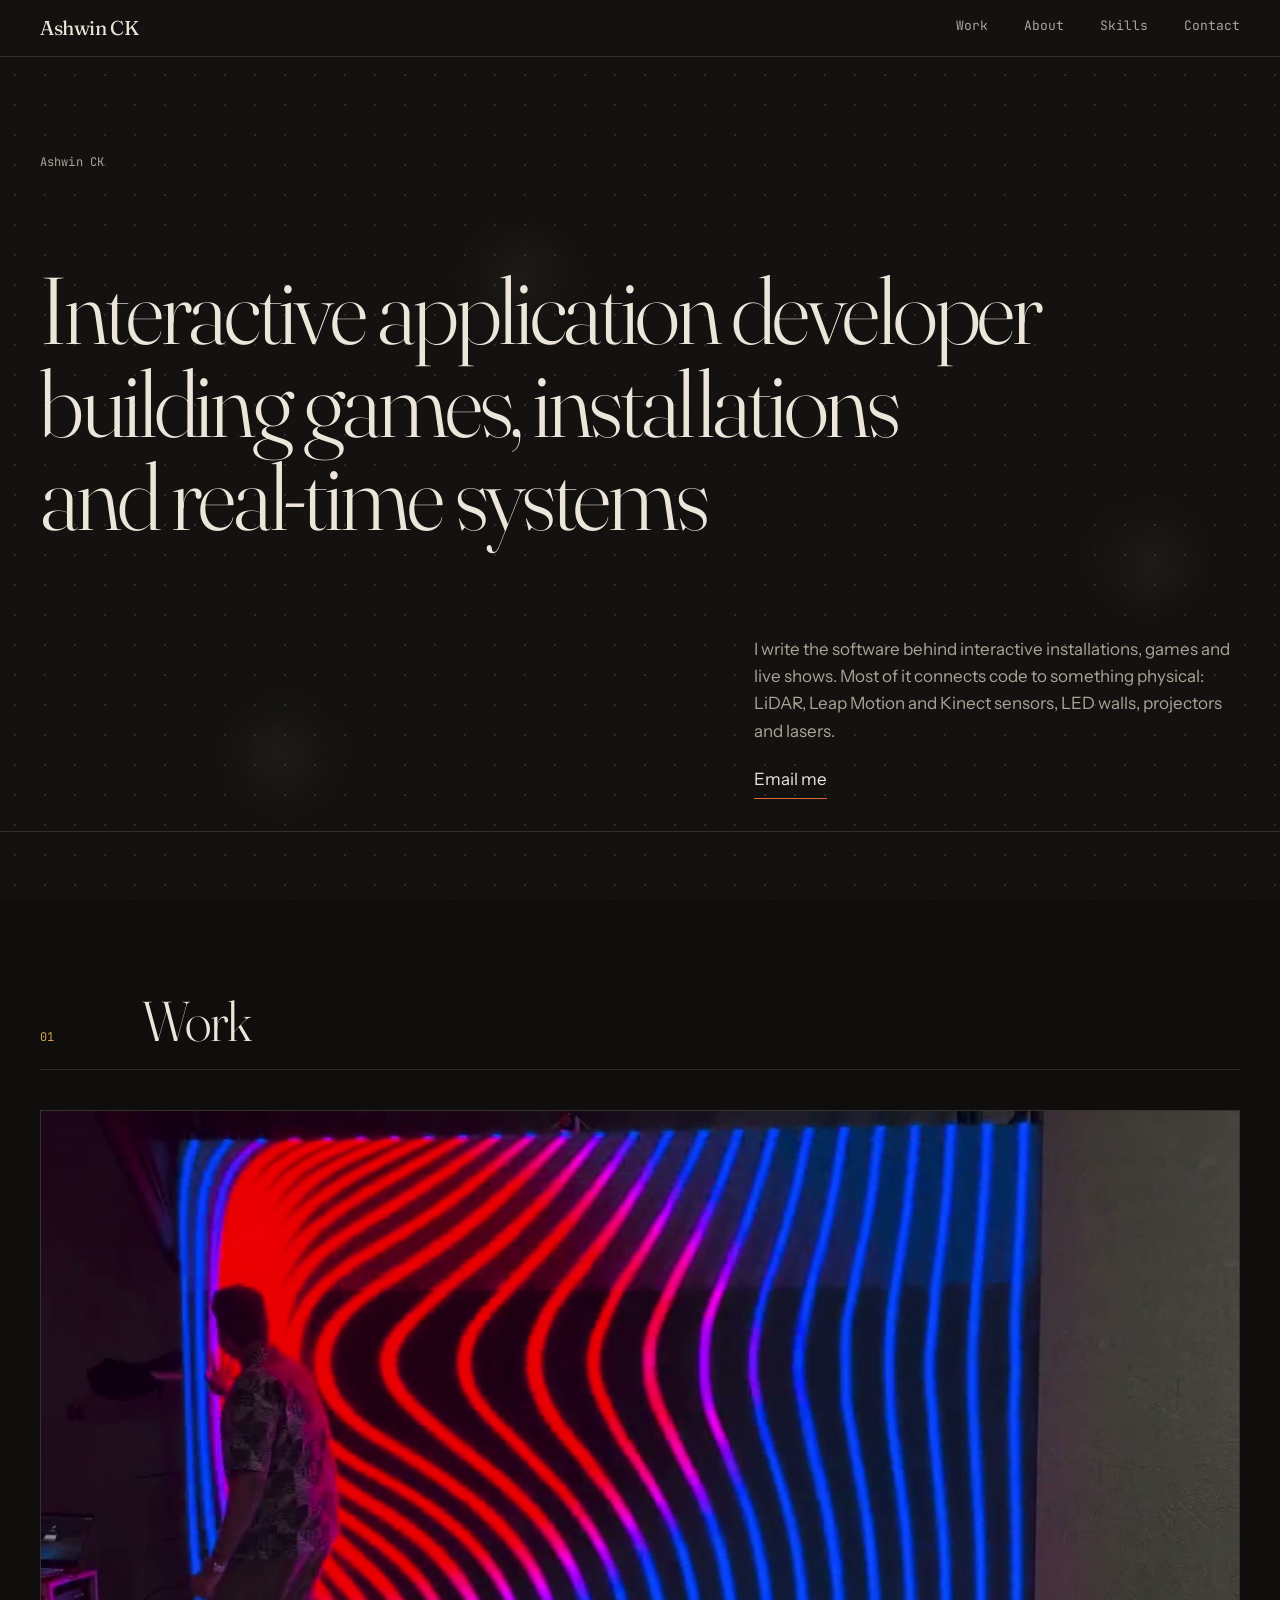
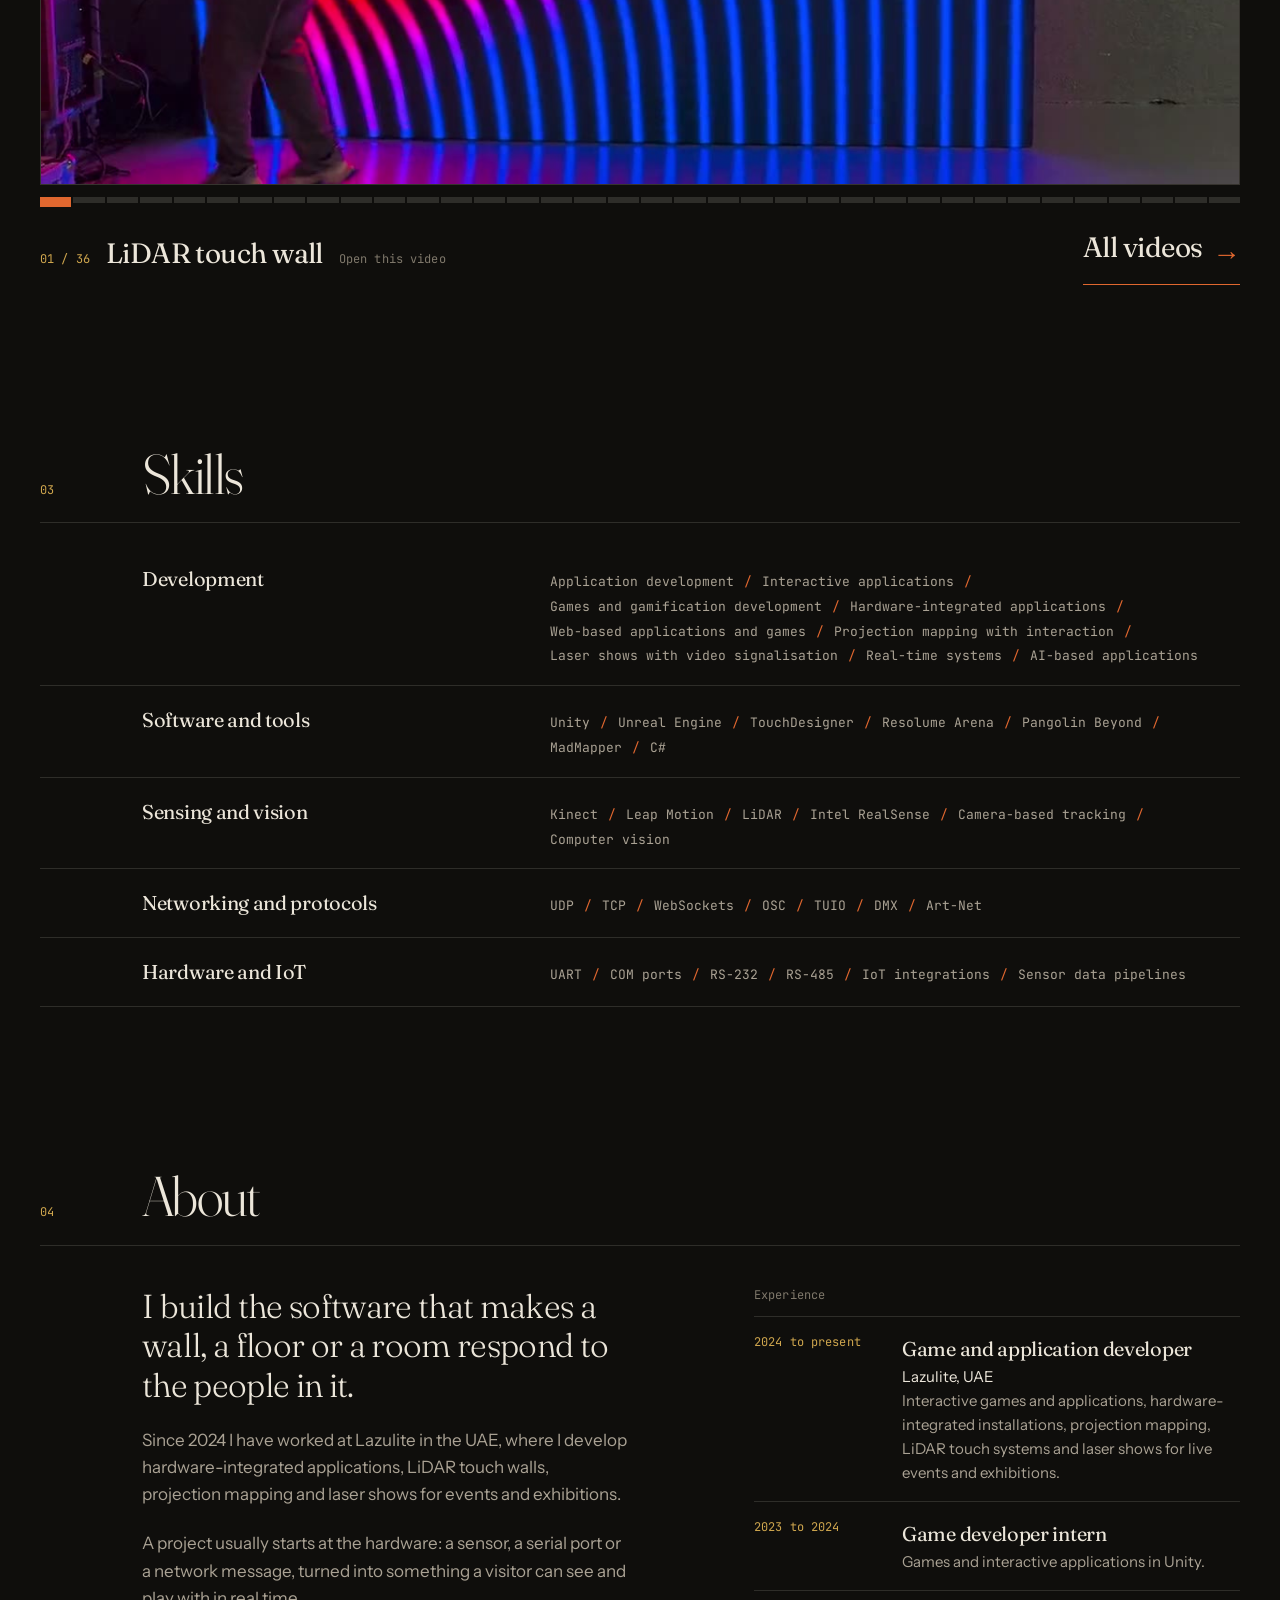
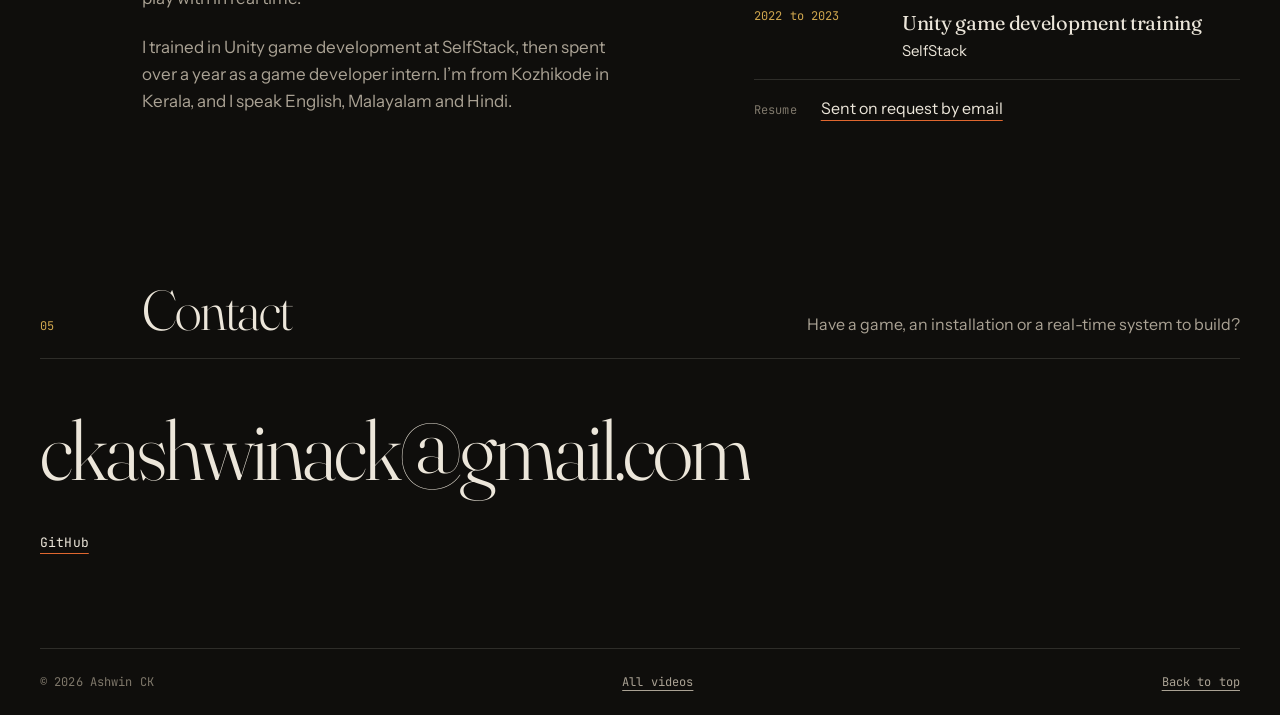
==== commit 78e8d2fb: "Faster glimpse, new skills rows, project renames and tags" ====
--- a/index.html
+++ b/index.html
@@ -4,13 +4,13 @@
   <meta charset="utf-8">
   <meta name="viewport" content="width=device-width, initial-scale=1">
   <title>Ashwin CK, interactive application developer</title>
-  <meta name="description" content="Ashwin CK builds games, installations and real-time systems in Unity, C# and .NET: LiDAR touch walls, Leap Motion games, projection mapping and laser shows.">
+  <meta name="description" content="Ashwin CK builds games, installations and real-time systems in Unity and C#: LiDAR touch walls, Leap Motion games, projection mapping and laser shows.">
   <meta name="theme-color" content="#0f0e0c">
   <link rel="icon" href="data:image/svg+xml,%3Csvg xmlns='http://www.w3.org/2000/svg' viewBox='0 0 100 100'%3E%3Crect width='100' height='100' fill='%230f0e0c'/%3E%3Ccircle cx='50' cy='50' r='18' fill='%23e0672f'/%3E%3C/svg%3E">
   <link rel="preconnect" href="https://fonts.googleapis.com">
   <link rel="preconnect" href="https://fonts.gstatic.com" crossorigin>
   <link href="https://fonts.googleapis.com/css2?family=Fraunces:opsz,wght@9..144,300..500&family=Instrument+Sans:wght@400;500&family=JetBrains+Mono:wght@400&display=swap" rel="stylesheet">
-  <link rel="stylesheet" href="style.css?v=50">
+  <link rel="stylesheet" href="style.css?v=55">
 </head>
 <body>
   <a class="skip" href="#main">Skip to content</a>
@@ -52,8 +52,8 @@
         <h2 id="work-title">Work</h2>
       </header>
       <figure class="reel frame" id="glimpseFrame" data-tilt="2" data-cursor="View">
-        <video id="reel" muted loop playsinline preload="metadata" poster="media/glimpse.jpg?v=1" width="1280" height="720" aria-label="Fast-forward glimpse of every project video: LiDAR touch walls, projection rooms, laser shows, Leap Motion games and more">
-          <source src="media/glimpse.mp4?v=1" type="video/mp4">
+        <video id="reel" muted loop playsinline preload="metadata" poster="media/glimpse.jpg?v=2" width="1280" height="720" aria-label="Fast-forward glimpse of every project video: LiDAR touch walls, projection rooms, laser shows, Leap Motion games and more">
+          <source src="media/glimpse.mp4?v=2" type="video/mp4">
         </video>
       </figure>
       <div class="glimpse-ticks" id="glimpseTicks" aria-hidden="true"></div>
@@ -72,13 +72,11 @@
         <h2 id="skills-title">Skills</h2>
       </header>
       <dl class="skills reveal">
-        <div><dt>Games and gamification</dt><dd><span>Unity</span><span>C#</span><span>Unreal Engine</span><span>Arcade and casual games</span><span>Gamified experiences</span></dd></div>
-        <div><dt>Interactive and installations</dt><dd><span>TouchDesigner</span><span>Projection mapping</span><span>LED walls</span><span>Laser shows</span><span>Resolume</span><span>MadMapper</span><span>Pangolin Beyond</span></dd></div>
-        <div><dt>Sensing and vision</dt><dd><span>Kinect</span><span>Leap Motion</span><span>LiDAR</span><span>Camera-based tracking</span><span>Computer vision</span></dd></div>
-        <div><dt>AI</dt><dd><span>AI-based applications</span></dd></div>
+        <div><dt>Development</dt><dd><span>Application development</span><span>Interactive applications</span><span>Games and gamification development</span><span>Hardware-integrated applications</span><span>Web-based applications and games</span><span>Projection mapping with interaction</span><span>Laser shows with video signalisation</span><span>Real-time systems</span><span>AI-based applications</span></dd></div>
+        <div><dt>Software and tools</dt><dd><span>Unity</span><span>Unreal Engine</span><span>TouchDesigner</span><span>Resolume Arena</span><span>Pangolin Beyond</span><span>MadMapper</span><span>C#</span></dd></div>
+        <div><dt>Sensing and vision</dt><dd><span>Kinect</span><span>Leap Motion</span><span>LiDAR</span><span>Intel RealSense</span><span>Camera-based tracking</span><span>Computer vision</span></dd></div>
         <div><dt>Networking and protocols</dt><dd><span>UDP</span><span>TCP</span><span>WebSockets</span><span>OSC</span><span>TUIO</span><span>DMX</span><span>Art-Net</span></dd></div>
         <div><dt>Hardware and IoT</dt><dd><span>UART</span><span>COM ports</span><span>RS-232</span><span>RS-485</span><span>IoT integrations</span><span>Sensor data pipelines</span></dd></div>
-        <div><dt>Tools and applications</dt><dd><span>.NET application development</span><span>C#</span></dd></div>
       </dl>
     </section>
 
@@ -137,7 +135,7 @@
     <div class="viewer-bar"><span class="mono" id="viewerCount"></span><span class="mono viewer-hint">Arrow keys: previous, next</span><button type="button" class="viewer-close mono" id="viewerClose">Close</button></div>
     <div class="viewer-body project" id="viewerBody"></div>
   </dialog>
-  <script src="projects.js?v=50"></script>
-  <script src="script.js?v=50"></script>
+  <script src="projects.js?v=55"></script>
+  <script src="script.js?v=55"></script>
 </body>
 </html>
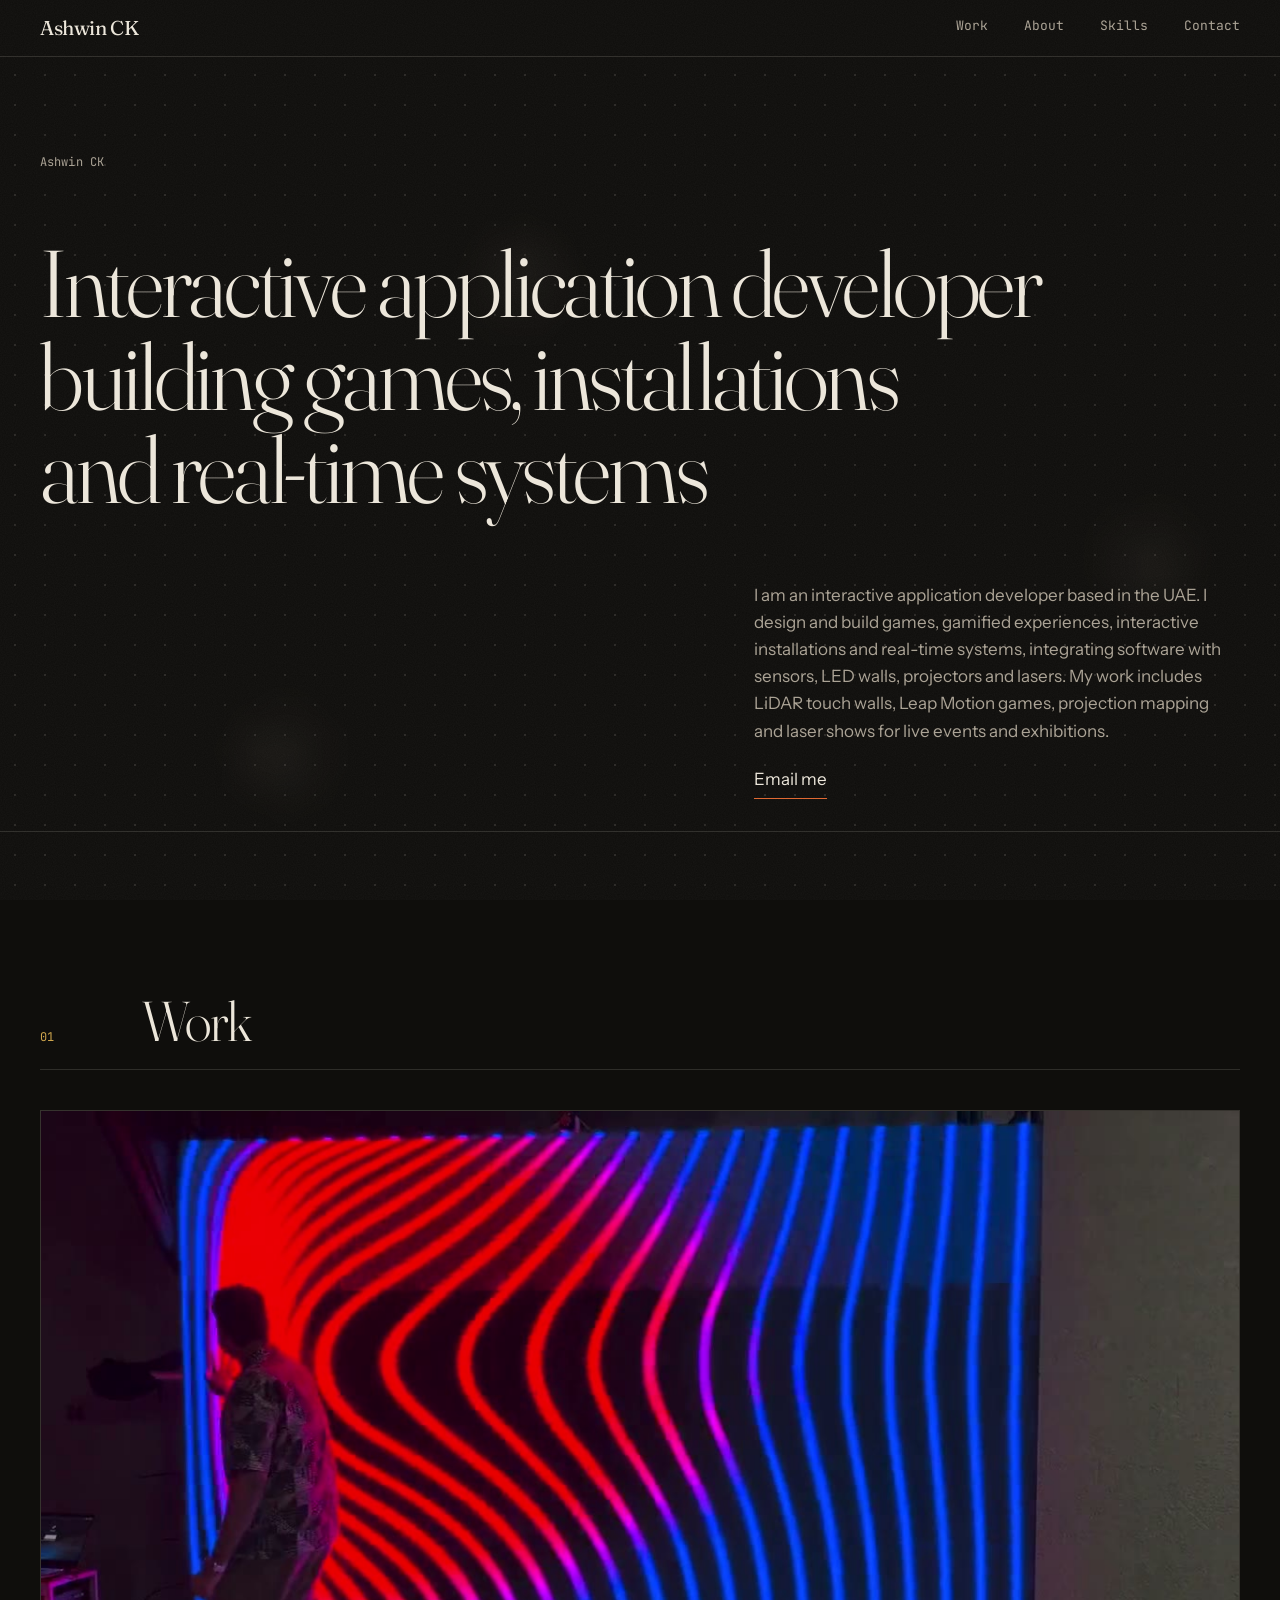
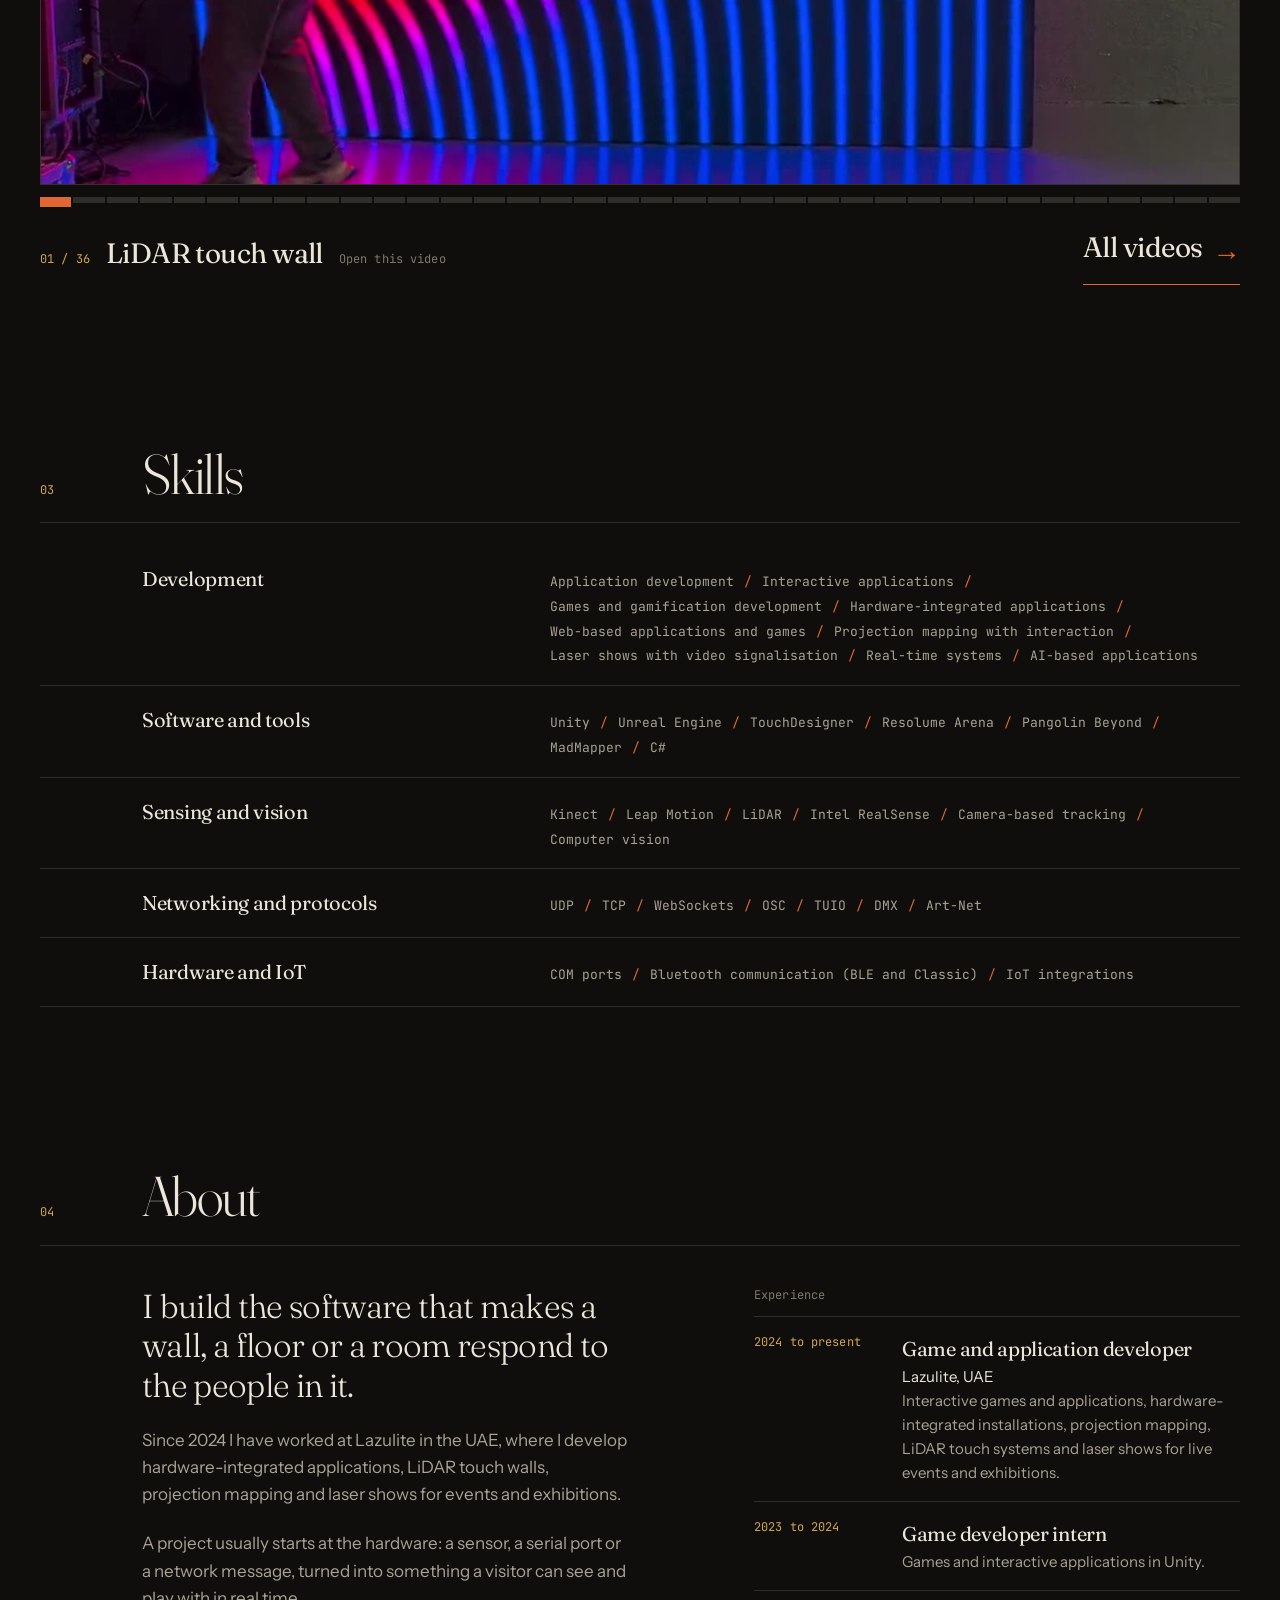
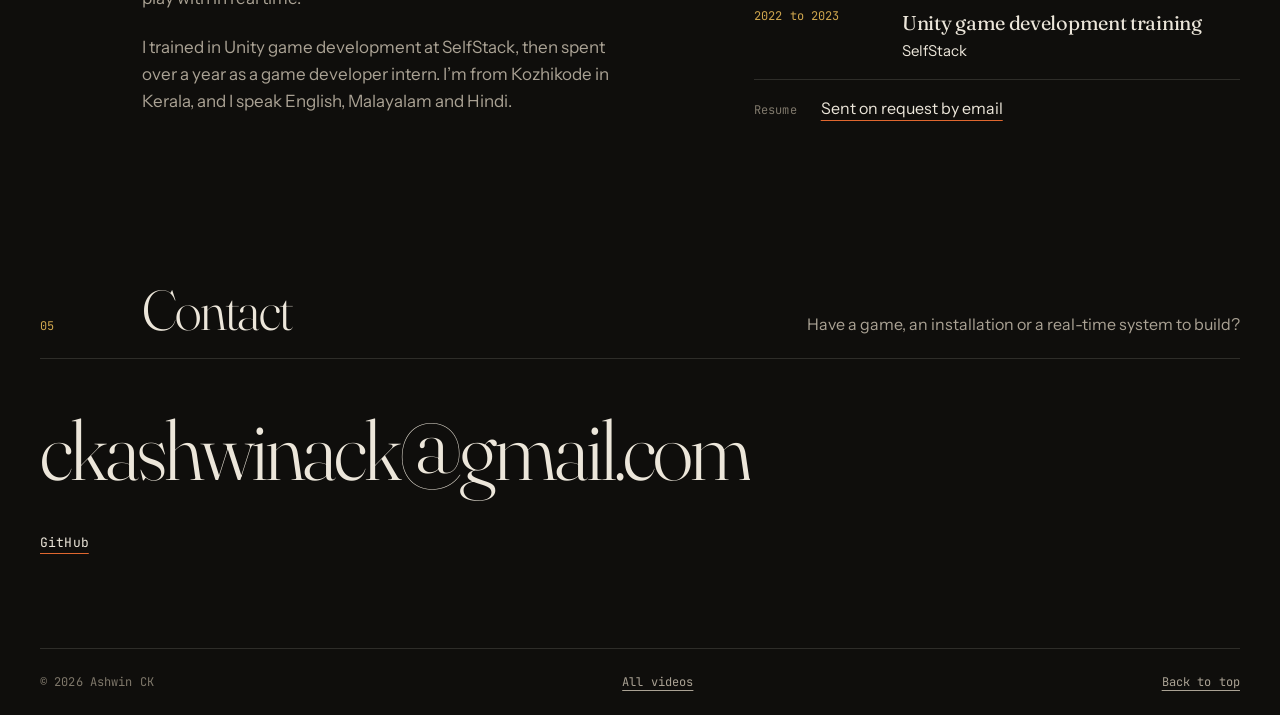
==== commit 37e16414: "Update hardware skills and hero intro" ====
--- a/index.html
+++ b/index.html
@@ -37,7 +37,7 @@
         <p class="kicker mono"><span translate="no">Ashwin CK</span></p>
         <h1 id="hero-title" data-depth="6">Interactive application developer building games, installations and real&#8209;time systems</h1>
         <div class="hero-side" data-depth="-5">
-          <p class="intro">I write the software behind interactive installations, games and live shows. Most of it connects code to something physical: LiDAR, Leap Motion and Kinect sensors, LED walls, projectors and lasers.</p>
+          <p class="intro">I am an interactive application developer based in the UAE. I design and build games, gamified experiences, interactive installations and real-time systems, integrating software with sensors, LED walls, projectors and lasers. My work includes LiDAR touch walls, Leap Motion games, projection mapping and laser shows for live events and exhibitions.</p>
           <p class="hero-links">
             <a class="text-link" href="mailto:ckashwinack@gmail.com" data-split data-cursor="Email">Email me</a>
           </p>
@@ -76,7 +76,7 @@
         <div><dt>Software and tools</dt><dd><span>Unity</span><span>Unreal Engine</span><span>TouchDesigner</span><span>Resolume Arena</span><span>Pangolin Beyond</span><span>MadMapper</span><span>C#</span></dd></div>
         <div><dt>Sensing and vision</dt><dd><span>Kinect</span><span>Leap Motion</span><span>LiDAR</span><span>Intel RealSense</span><span>Camera-based tracking</span><span>Computer vision</span></dd></div>
         <div><dt>Networking and protocols</dt><dd><span>UDP</span><span>TCP</span><span>WebSockets</span><span>OSC</span><span>TUIO</span><span>DMX</span><span>Art-Net</span></dd></div>
-        <div><dt>Hardware and IoT</dt><dd><span>UART</span><span>COM ports</span><span>RS-232</span><span>RS-485</span><span>IoT integrations</span><span>Sensor data pipelines</span></dd></div>
+        <div><dt>Hardware and IoT</dt><dd><span>COM ports</span><span>Bluetooth communication (BLE and Classic)</span><span>IoT integrations</span></dd></div>
       </dl>
     </section>
 
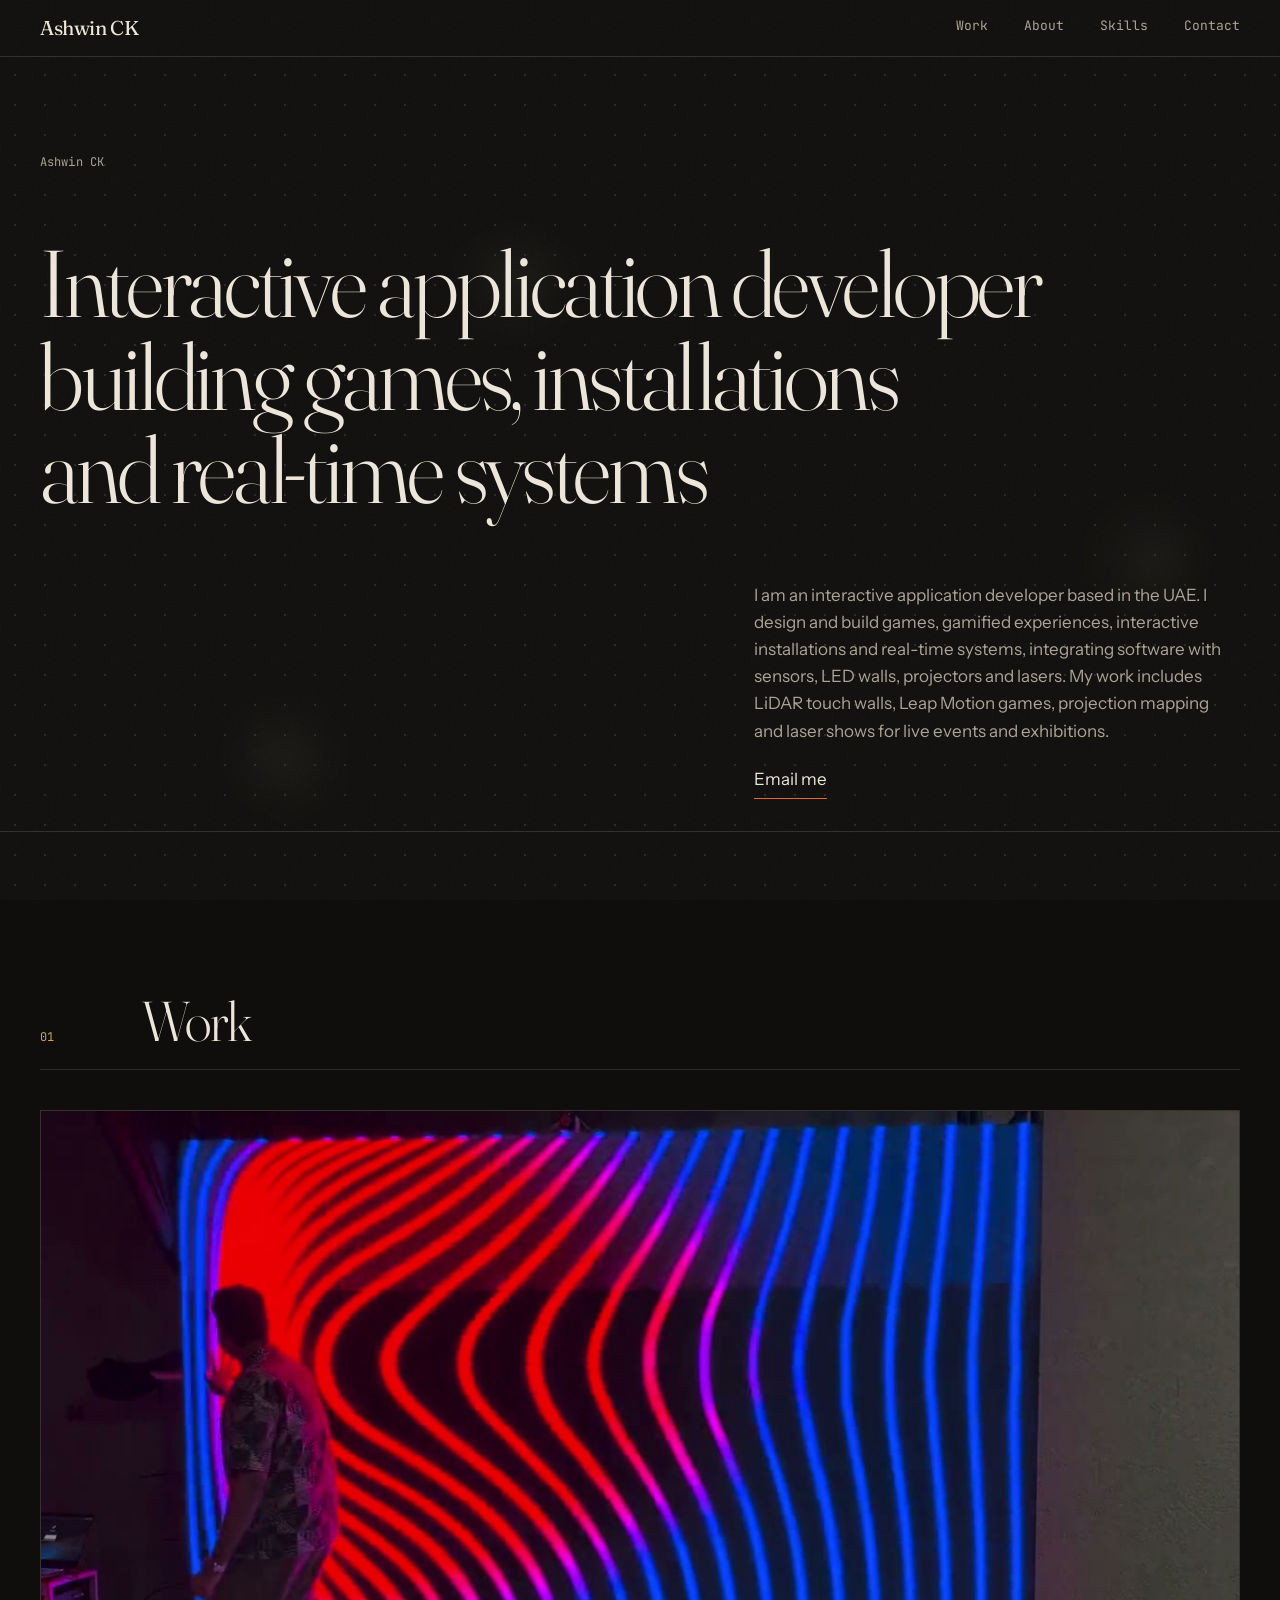
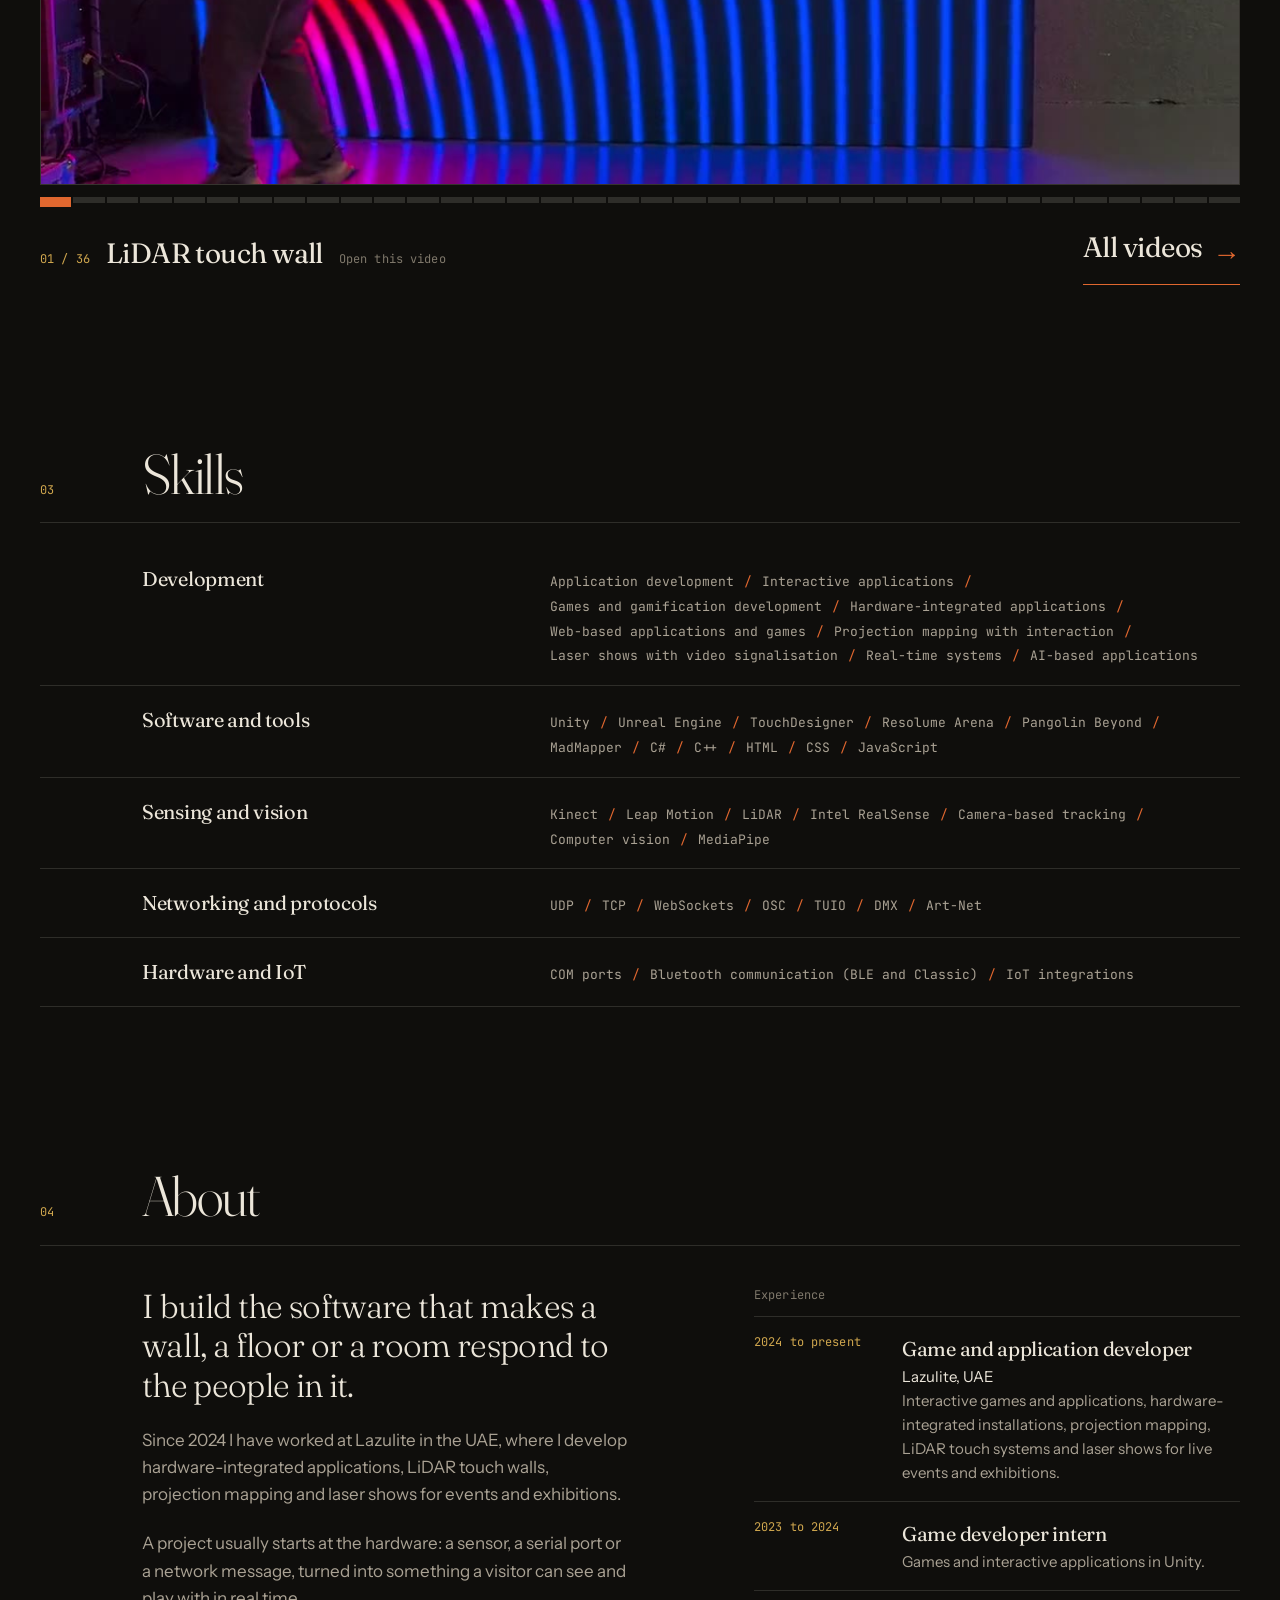
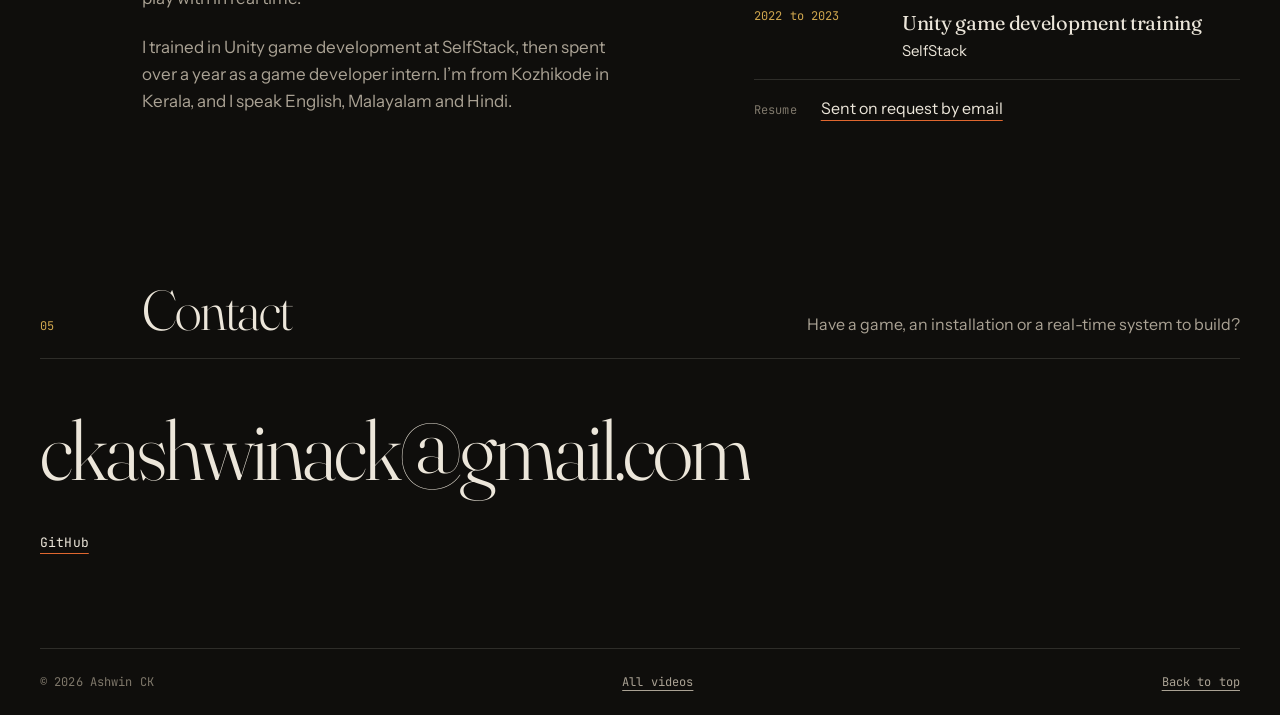
==== commit 8555b612: "Add MediaPipe, C++, HTML, CSS, JavaScript to skills" ====
--- a/index.html
+++ b/index.html
@@ -73,8 +73,8 @@
       </header>
       <dl class="skills reveal">
         <div><dt>Development</dt><dd><span>Application development</span><span>Interactive applications</span><span>Games and gamification development</span><span>Hardware-integrated applications</span><span>Web-based applications and games</span><span>Projection mapping with interaction</span><span>Laser shows with video signalisation</span><span>Real-time systems</span><span>AI-based applications</span></dd></div>
-        <div><dt>Software and tools</dt><dd><span>Unity</span><span>Unreal Engine</span><span>TouchDesigner</span><span>Resolume Arena</span><span>Pangolin Beyond</span><span>MadMapper</span><span>C#</span></dd></div>
-        <div><dt>Sensing and vision</dt><dd><span>Kinect</span><span>Leap Motion</span><span>LiDAR</span><span>Intel RealSense</span><span>Camera-based tracking</span><span>Computer vision</span></dd></div>
+        <div><dt>Software and tools</dt><dd><span>Unity</span><span>Unreal Engine</span><span>TouchDesigner</span><span>Resolume Arena</span><span>Pangolin Beyond</span><span>MadMapper</span><span>C#</span><span>C++</span><span>HTML</span><span>CSS</span><span>JavaScript</span></dd></div>
+        <div><dt>Sensing and vision</dt><dd><span>Kinect</span><span>Leap Motion</span><span>LiDAR</span><span>Intel RealSense</span><span>Camera-based tracking</span><span>Computer vision</span><span>MediaPipe</span></dd></div>
         <div><dt>Networking and protocols</dt><dd><span>UDP</span><span>TCP</span><span>WebSockets</span><span>OSC</span><span>TUIO</span><span>DMX</span><span>Art-Net</span></dd></div>
         <div><dt>Hardware and IoT</dt><dd><span>COM ports</span><span>Bluetooth communication (BLE and Classic)</span><span>IoT integrations</span></dd></div>
       </dl>
